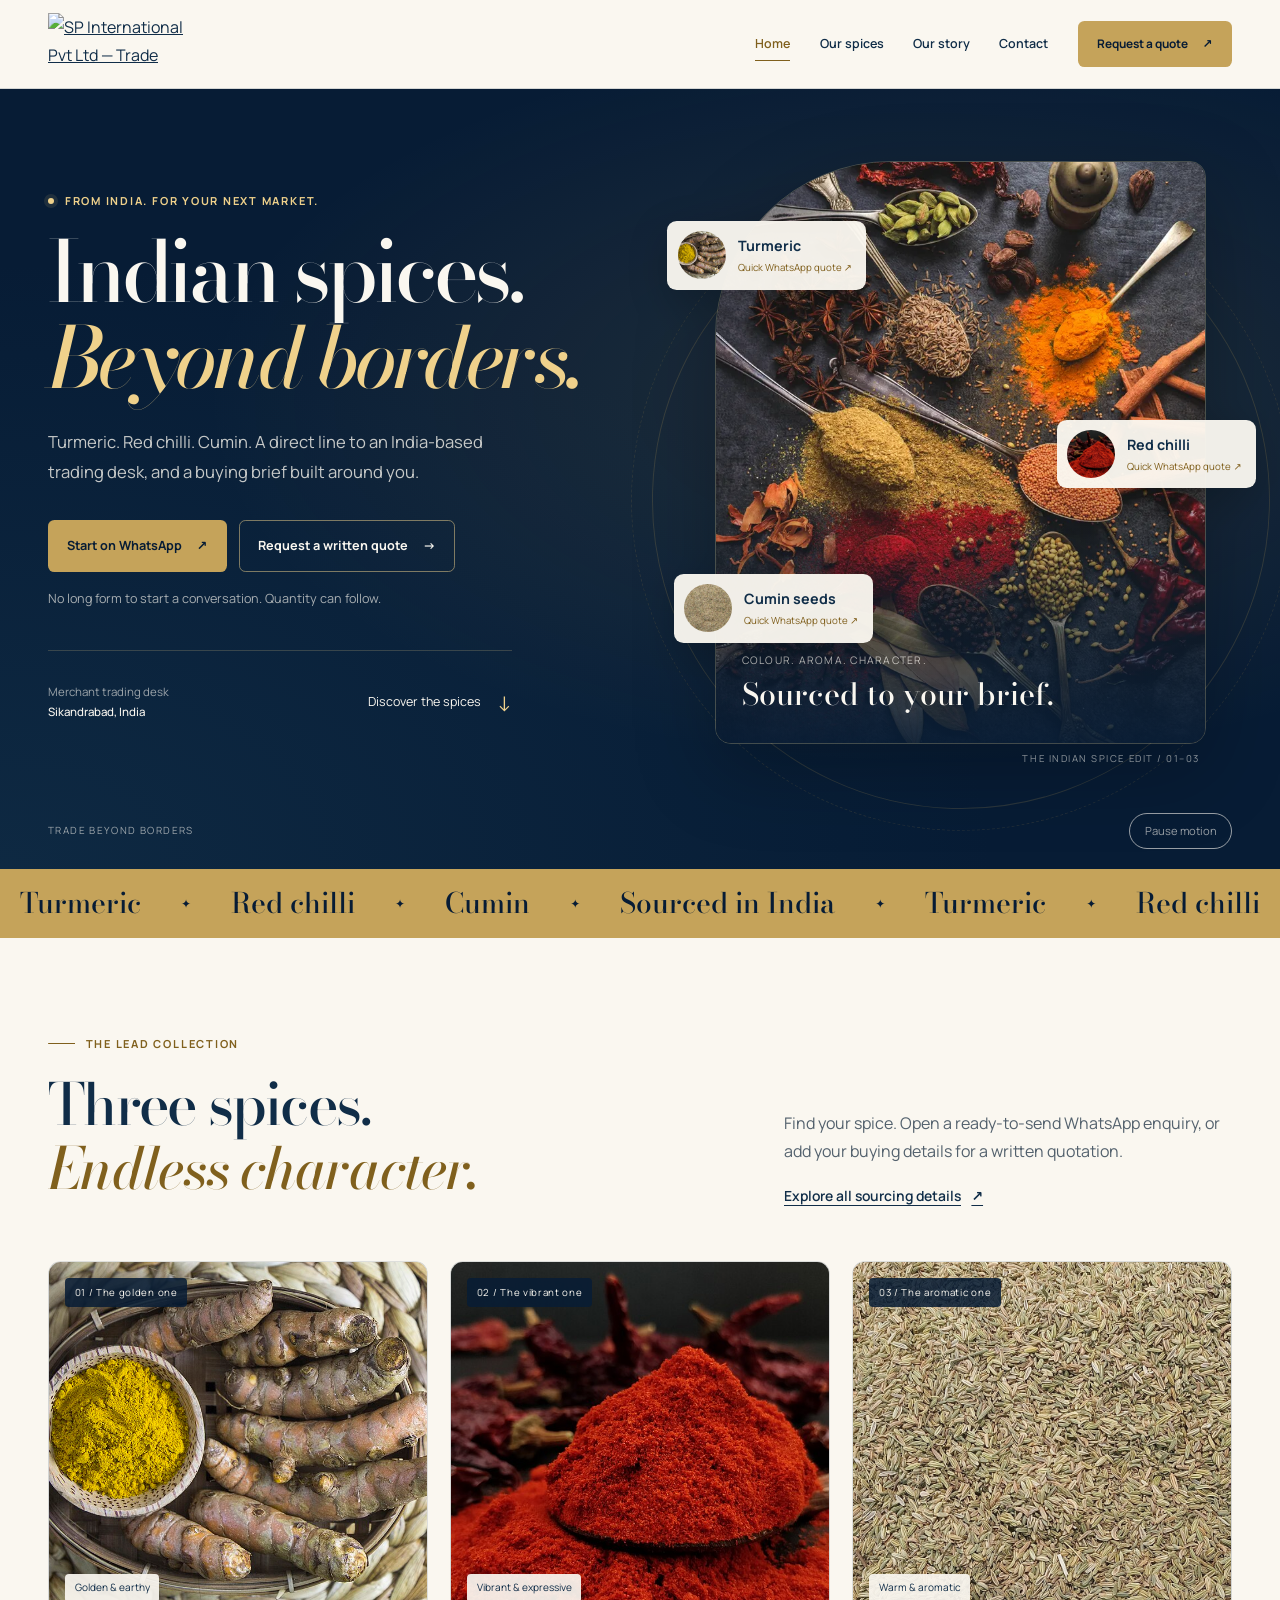
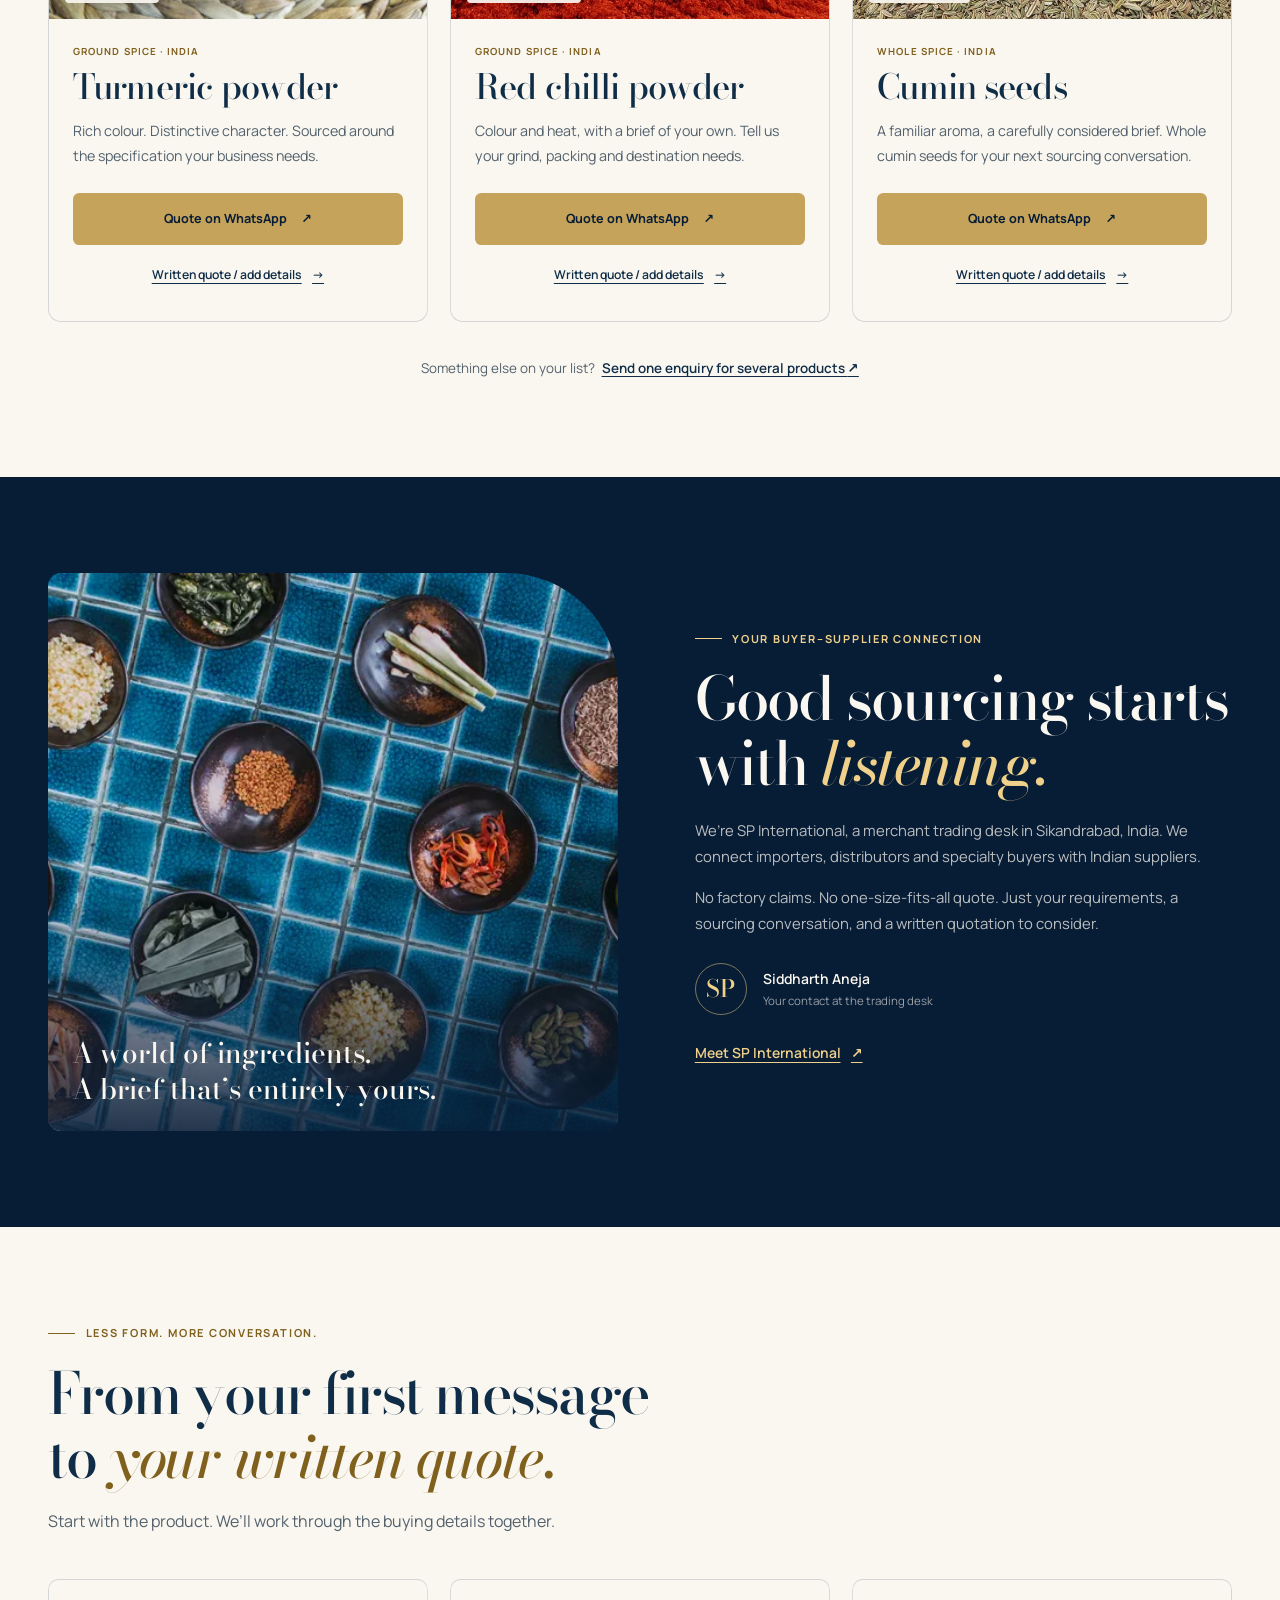
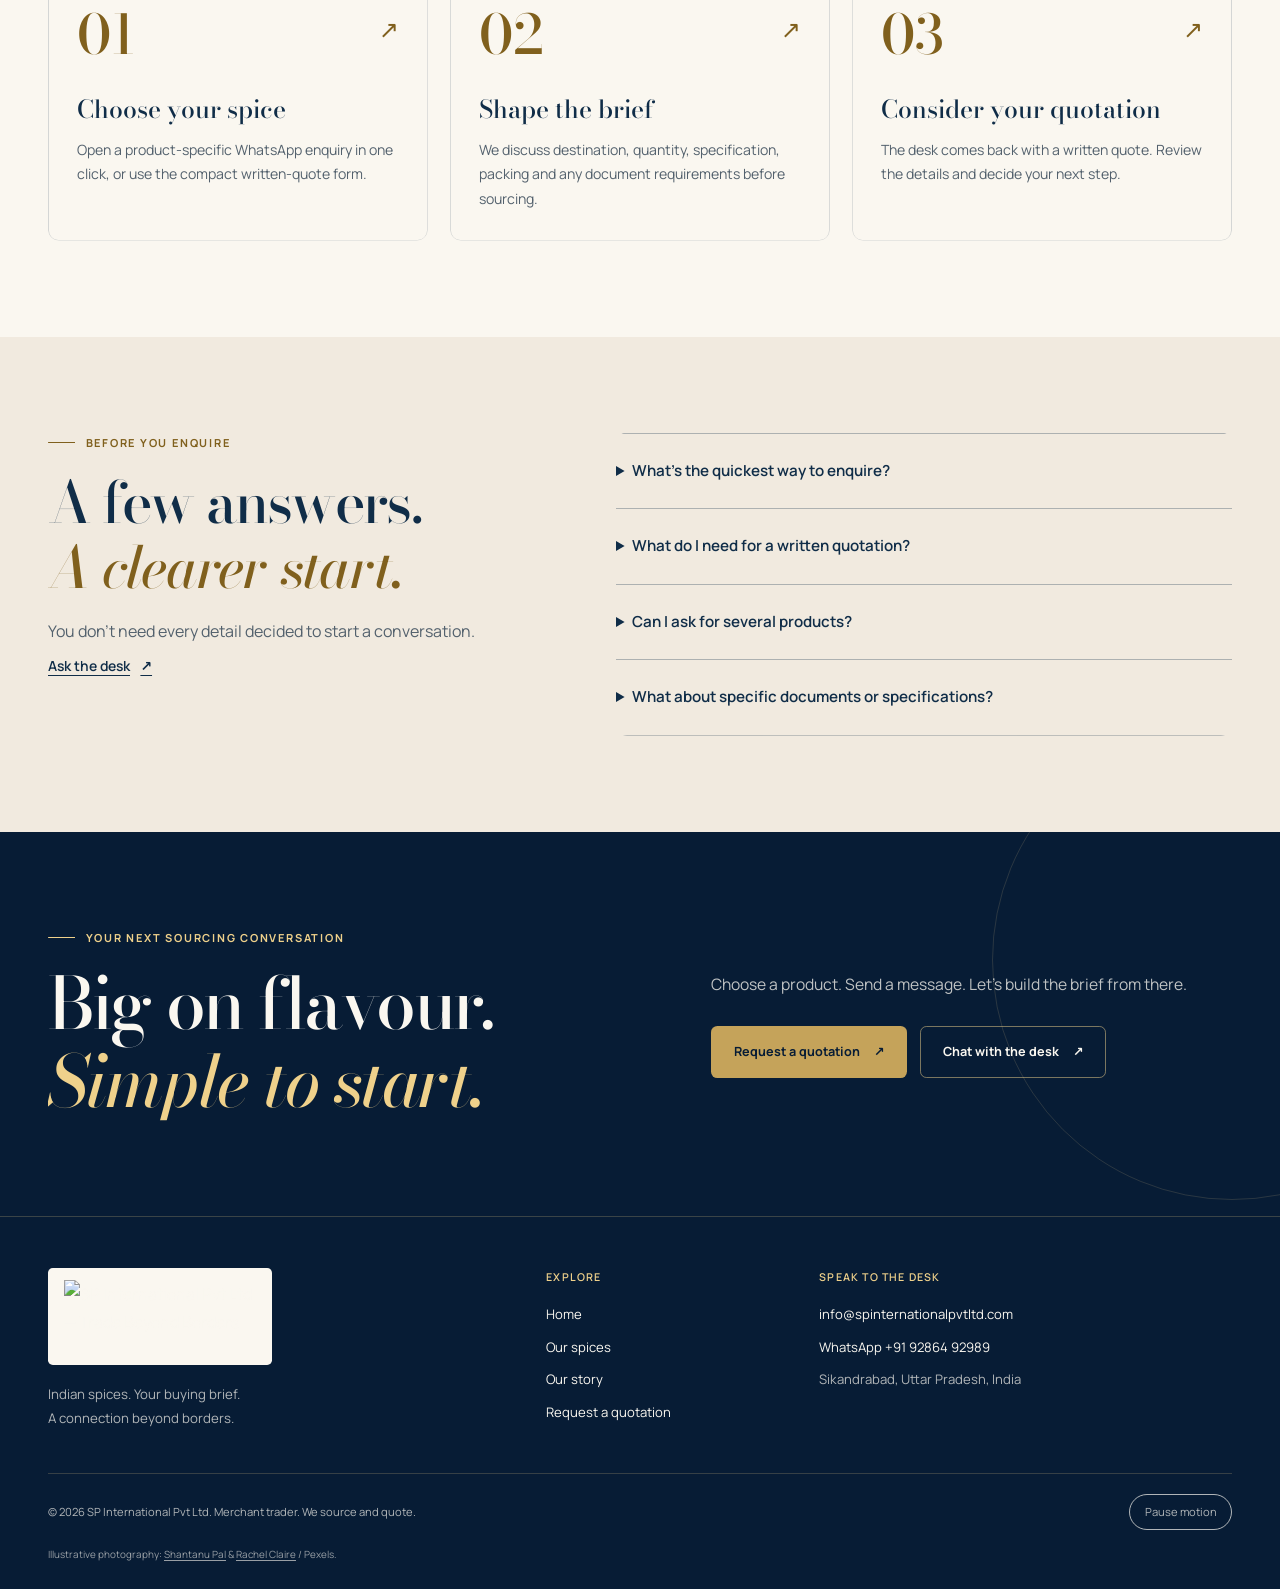
==== index.html @ 8c6f78e1 "site revamp & new CTA flows" ====
<!DOCTYPE html>
<html lang="en">
<head>
  <meta charset="utf-8">
  <meta name="viewport" content="width=device-width, initial-scale=1">
  <title>Indian Spice Supplier | Turmeric, Chilli &amp; Cumin Quotes — SP International</title>
  <meta name="description" content="Source turmeric powder, red chilli powder and cumin seeds from India. Start a product-specific WhatsApp enquiry or request a quotation from SP International.">
  <meta name="theme-color" content="#042654">
  <link rel="icon" href="assets/favicon.png" type="image/png">
  <link rel="apple-touch-icon" href="assets/favicon-192.png">
  <link rel="canonical" href="https://spinternationalpvtltd.com/">
  <meta property="og:title" content="Indian spices. Beyond borders. — SP International">
  <meta property="og:description" content="Turmeric, red chilli and cumin. An India-based trading desk, a buying brief built around you, and a simpler way to request your quotation.">
  <meta property="og:image" content="https://spinternationalpvtltd.com/assets/sp-whatsapp-profile-square.png">
  <meta property="og:url" content="https://spinternationalpvtltd.com/">
  <meta property="og:type" content="website">
  <link rel="preconnect" href="https://fonts.googleapis.com">
  <link rel="preconnect" href="https://fonts.gstatic.com" crossorigin>
  <link href="https://fonts.googleapis.com/css2?family=Bodoni+Moda:opsz,wght@6..96,500;6..96,600&family=Manrope:wght@400;500;600;700&display=swap" rel="stylesheet">
  <link rel="manifest" href="site.webmanifest">
  <link rel="stylesheet" href="css/styles.css">
  <script type="application/ld+json">
  {
    "@context": "https://schema.org",
    "@type": "Organization",
    "@id": "https://spinternationalpvtltd.com/#organization",
    "logo": "https://spinternationalpvtltd.com/assets/logo-lockup.png",
    "name": "SP International Pvt Ltd",
    "slogan": "Trade Beyond Borders",
    "description": "An India-based merchant trading desk sourcing turmeric powder, red chilli powder and cumin seeds to buyers' requirements. Quotes on request.",
    "knowsAbout": ["Turmeric powder", "Red chilli powder", "Cumin seeds", "Brass and art-metal décor"],
    "email": "info@spinternationalpvtltd.com",
    "telephone": "+919286492989",
    "url": "https://spinternationalpvtltd.com/",
    "address": {
      "@type": "PostalAddress",
      "addressLocality": "Sikandrabad",
      "addressRegion": "Uttar Pradesh",
      "addressCountry": "IN"
    },
    "contactPoint": {
      "@type": "ContactPoint",
      "contactType": "sales",
      "telephone": "+919286492989",
      "email": "info@spinternationalpvtltd.com",
      "url": "https://spinternationalpvtltd.com/contact.html"
    }
  }
  </script>
</head>
<body class="home-page">
  <a class="skip" href="#main">Skip to content</a>
  <header class="site-header">
    <div class="wrap header-inner">
      <a class="brand" href="index.html">
        <img class="brand-lockup" src="assets/logo-lockup.png" alt="SP International Pvt Ltd — Trade Beyond Borders" width="1048" height="407">
      </a>
      <button class="nav-toggle" type="button" aria-expanded="false" aria-controls="site-nav">
        <span class="sr-only">Menu</span><span></span><span></span>
      </button>
      <nav id="site-nav" class="site-nav" aria-label="Primary">
        <a href="index.html" aria-current="page">Home</a>
        <a href="products.html">Our spices</a>
        <a href="about.html">Our story</a>
        <a href="contact.html">Contact</a>
        <a class="btn btn-gold" href="contact.html#quote-form">Request a quote <span aria-hidden="true">↗</span></a>
      </nav>
    </div>
    <div class="scroll-progress" aria-hidden="true"></div>
  </header>

  <main id="main">
    <section class="home-hero" aria-labelledby="hero-title">
      <div class="hero-glow" aria-hidden="true"></div>
      <div class="wrap hero-layout">
        <div class="hero-copy">
          <p class="kicker light"><span class="status-dot" aria-hidden="true"></span> From India. For your next market.</p>
          <h1 id="hero-title" class="display hero-title">Indian spices.<br><em>Beyond borders.</em></h1>
          <p class="lede">Turmeric. Red chilli. Cumin. A direct line to an India-based trading desk, and a buying brief built around you.</p>
          <div class="btn-row">
            <a class="btn btn-gold" href="https://wa.me/919286492989?text=Hello%20SP%20International%2C%20I%20would%20like%20a%20spice%20quotation." rel="noopener">Start on WhatsApp <span aria-hidden="true">↗</span></a>
            <a class="btn btn-ghost" href="contact.html#quote-form">Request a written quote <span aria-hidden="true">→</span></a>
          </div>
          <p class="hero-note">No long form to start a conversation. Quantity can follow.</p>
          <div class="hero-footnote">
            <span>Merchant trading desk<br><strong>Sikandrabad, India</strong></span>
            <a class="discover-link" href="#products">Discover the spices <span aria-hidden="true">↓</span></a>
          </div>
        </div>
        <div class="hero-scene">
          <div class="hero-orbit" aria-hidden="true"></div>
          <div class="hero-photo-frame" data-parallax="0.035">
            <picture>
              <source type="image/webp" srcset="assets/media/spice-hero-small.webp 720w, assets/media/spice-hero.webp 1200w" sizes="(min-width: 960px) 44vw, 85vw">
              <img class="hero-photo" src="assets/media/spice-hero.jpg" srcset="assets/media/spice-hero-small.jpg 720w, assets/media/spice-hero.jpg 1200w" sizes="(min-width: 960px) 44vw, 85vw" alt="Turmeric, chilli powder, cumin and whole spices arranged on a dark surface" width="1200" height="1594" fetchpriority="high">
            </picture>
            <div class="hero-photo-caption"><span>Colour. Aroma. Character.</span><strong>Sourced to your brief.</strong></div>
          </div>
          <a class="floating-spice floating-turmeric" href="https://wa.me/919286492989?text=Hello%20SP%20International%2C%20I%20would%20like%20a%20quotation%20for%20turmeric%20powder.%20Please%20let%20me%20know%20which%20buying%20details%20you%20need." rel="noopener">
            <img src="assets/turmeric-powder.jpg" alt="" width="960" height="640">
            <span><strong>Turmeric</strong><small>Quick WhatsApp quote <span aria-hidden="true">↗</span></small></span>
          </a>
          <a class="floating-spice floating-chilli" href="https://wa.me/919286492989?text=Hello%20SP%20International%2C%20I%20would%20like%20a%20quotation%20for%20red%20chilli%20powder.%20Please%20let%20me%20know%20which%20buying%20details%20you%20need." rel="noopener">
            <img src="assets/red-chilli-powder.jpg" alt="" width="960" height="540">
            <span><strong>Red chilli</strong><small>Quick WhatsApp quote <span aria-hidden="true">↗</span></small></span>
          </a>
          <a class="floating-spice floating-cumin" href="https://wa.me/919286492989?text=Hello%20SP%20International%2C%20I%20would%20like%20a%20quotation%20for%20cumin%20seeds.%20Please%20let%20me%20know%20which%20buying%20details%20you%20need." rel="noopener">
            <img src="assets/cumin-seeds.jpg" alt="" width="960" height="960">
            <span><strong>Cumin seeds</strong><small>Quick WhatsApp quote <span aria-hidden="true">↗</span></small></span>
          </a>
          <span class="scene-label" aria-hidden="true">The Indian spice edit / 01–03</span>
        </div>
      </div>
      <div class="wrap hero-controls"><span>Trade Beyond Borders</span><button class="motion-toggle" type="button" data-motion-toggle aria-pressed="false" hidden>Pause motion</button></div>
    </section>

    <div class="spice-marquee" aria-hidden="true">
      <div class="marquee-track">
        <div class="marquee-group"><span>Turmeric</span><i>✦</i><span>Red chilli</span><i>✦</i><span>Cumin</span><i>✦</i><span>Sourced in India</span><i>✦</i></div>
        <div class="marquee-group"><span>Turmeric</span><i>✦</i><span>Red chilli</span><i>✦</i><span>Cumin</span><i>✦</i><span>Sourced in India</span><i>✦</i></div>
      </div>
    </div>

    <section class="section spice-showcase" id="products">
      <div class="wrap">
        <div class="section-head split-head" data-reveal>
          <div><p class="kicker">The lead collection</p><h2>Three spices.<br><em>Endless character.</em></h2></div>
          <div><p>Find your spice. Open a ready-to-send WhatsApp enquiry, or add your buying details for a written quotation.</p><a class="text-link" href="products.html">Explore all sourcing details <span aria-hidden="true">↗</span></a></div>
        </div>
        <div class="card-grid cols-3">
          <article class="product-card turmeric-card" data-reveal>
            <div class="visual"><span class="index">01 / The golden one</span><img src="assets/turmeric-powder.jpg" alt="Turmeric powder with fresh turmeric roots" width="960" height="640" loading="lazy"><span class="spice-character">Golden &amp; earthy</span></div>
            <div class="body">
              <p class="product-eyebrow">Ground spice · India</p><h3>Turmeric powder</h3>
              <p>Rich colour. Distinctive character. Sourced around the specification your business needs.</p>
              <a class="btn btn-gold" href="https://wa.me/919286492989?text=Hello%20SP%20International%2C%20I%20would%20like%20a%20quotation%20for%20turmeric%20powder.%20Please%20let%20me%20know%20which%20buying%20details%20you%20need." rel="noopener" aria-label="Request a turmeric powder quotation on WhatsApp">Quote on WhatsApp <span aria-hidden="true">↗</span></a>
              <a class="text-link" href="contact.html?product=Turmeric#quote-form">Written quote / add details <span aria-hidden="true">→</span></a>
            </div>
          </article>
          <article class="product-card chilli-card" data-reveal>
            <div class="visual"><span class="index">02 / The vibrant one</span><img src="assets/red-chilli-powder.jpg" alt="Red chilli powder with dried red chillies" width="960" height="540" loading="lazy"><span class="spice-character">Vibrant &amp; expressive</span></div>
            <div class="body">
              <p class="product-eyebrow">Ground spice · India</p><h3>Red chilli powder</h3>
              <p>Colour and heat, with a brief of your own. Tell us your grind, packing and destination needs.</p>
              <a class="btn btn-gold" href="https://wa.me/919286492989?text=Hello%20SP%20International%2C%20I%20would%20like%20a%20quotation%20for%20red%20chilli%20powder.%20Please%20let%20me%20know%20which%20buying%20details%20you%20need." rel="noopener" aria-label="Request a red chilli powder quotation on WhatsApp">Quote on WhatsApp <span aria-hidden="true">↗</span></a>
              <a class="text-link" href="contact.html?product=Red%20chilli%20powder#quote-form">Written quote / add details <span aria-hidden="true">→</span></a>
            </div>
          </article>
          <article class="product-card cumin-card" data-reveal>
            <div class="visual"><span class="index">03 / The aromatic one</span><img src="assets/cumin-seeds.jpg" alt="Close view of whole cumin seeds" width="960" height="960" loading="lazy"><span class="spice-character">Warm &amp; aromatic</span></div>
            <div class="body">
              <p class="product-eyebrow">Whole spice · India</p><h3>Cumin seeds</h3>
              <p>A familiar aroma, a carefully considered brief. Whole cumin seeds for your next sourcing conversation.</p>
              <a class="btn btn-gold" href="https://wa.me/919286492989?text=Hello%20SP%20International%2C%20I%20would%20like%20a%20quotation%20for%20cumin%20seeds.%20Please%20let%20me%20know%20which%20buying%20details%20you%20need." rel="noopener" aria-label="Request a cumin seeds quotation on WhatsApp">Quote on WhatsApp <span aria-hidden="true">↗</span></a>
              <a class="text-link" href="contact.html?product=Cumin#quote-form">Written quote / add details <span aria-hidden="true">→</span></a>
            </div>
          </article>
        </div>
        <p class="collection-note" data-reveal>Something else on your list? <a href="contact.html?product=More%20than%20one%20%2F%20mixed%20enquiry#quote-form">Send one enquiry for several products <span aria-hidden="true">↗</span></a></p>
      </div>
    </section>

    <section class="section section-navy story-section">
      <div class="wrap story-grid">
        <div class="story-image" data-reveal>
          <picture><source type="image/webp" srcset="assets/media/spice-collection-small.webp 720w, assets/media/spice-collection.webp 1400w" sizes="(min-width: 840px) 48vw, 90vw"><img src="assets/media/spice-collection.jpg" srcset="assets/media/spice-collection-small.jpg 720w, assets/media/spice-collection.jpg 1400w" sizes="(min-width: 840px) 48vw, 90vw" alt="Whole spices and aromatic ingredients in bowls on blue tiles" width="1400" height="933" loading="lazy"></picture>
          <span class="image-note">A world of ingredients.<br>A brief that’s entirely yours.</span>
        </div>
        <div class="story-copy" data-reveal>
          <p class="kicker light">Your buyer–supplier connection</p>
          <h2 class="display">Good sourcing starts with <em>listening.</em></h2>
          <p>We’re SP International, a merchant trading desk in Sikandrabad, India. We connect importers, distributors and specialty buyers with Indian suppliers.</p>
          <p>No factory claims. No one-size-fits-all quote. Just your requirements, a sourcing conversation, and a written quotation to consider.</p>
          <div class="desk-signature"><span class="signature-mark" aria-hidden="true">SP</span><span><strong>Siddharth Aneja</strong><small>Your contact at the trading desk</small></span></div>
          <a class="text-link" href="about.html">Meet SP International <span aria-hidden="true">↗</span></a>
        </div>
      </div>
    </section>

    <section class="section process-section">
      <div class="wrap">
        <div class="section-head" data-reveal><p class="kicker">Less form. More conversation.</p><h2>From your first message<br>to <em>your written quote.</em></h2><p>Start with the product. We’ll work through the buying details together.</p></div>
        <div class="steps">
          <article class="step" data-reveal><span class="num">01</span><h3>Choose your spice</h3><p>Open a product-specific WhatsApp enquiry in one click, or use the compact written-quote form.</p><span class="step-arrow" aria-hidden="true">↗</span></article>
          <article class="step" data-reveal><span class="num">02</span><h3>Shape the brief</h3><p>We discuss destination, quantity, specification, packing and any document requirements before sourcing.</p><span class="step-arrow" aria-hidden="true">↗</span></article>
          <article class="step" data-reveal><span class="num">03</span><h3>Consider your quotation</h3><p>The desk comes back with a written quote. Review the details and decide your next step.</p><span class="step-arrow" aria-hidden="true">↗</span></article>
        </div>
      </div>
    </section>

    <section class="section section-cream" aria-labelledby="faq-title">
      <div class="wrap faq-layout">
        <div class="section-head" data-reveal><p class="kicker">Before you enquire</p><h2 id="faq-title">A few answers.<br><em>A clearer start.</em></h2><p>You don’t need every detail decided to start a conversation.</p><a class="text-link" href="contact.html#quote-form">Ask the desk <span aria-hidden="true">↗</span></a></div>
        <div class="faq-list" data-reveal>
          <details><summary>What’s the quickest way to enquire?</summary><p>Choose “Quote on WhatsApp” on your spice card. A message naming the product is ready for you—review it and press Send in WhatsApp. You don’t need to type your contact details on this website first.</p></details>
          <details><summary>What do I need for a written quotation?</summary><p>Start with your product, delivery country and reply email. Quantity, company and specifications are optional in the initial form; the desk will clarify what is needed before preparing a quotation.</p></details>
          <details><summary>Can I ask for several products?</summary><p>Yes. Choose “More than one / mixed enquiry” and add the products to your notes. More spices and <a href="products.html#brass">brass / art-metal décor</a> are available on request.</p></details>
          <details><summary>What about specific documents or specifications?</summary><p>Tell us what your destination requires. We address those requirements during sourcing and quotation; this website does not claim certifications or laboratory results.</p></details>
        </div>
      </div>
    </section>

    <section class="section cta-band section-navy">
      <div class="wrap cta-inner" data-reveal><div><p class="kicker light">Your next sourcing conversation</p><h2 class="display">Big on flavour.<br><em>Simple to start.</em></h2></div><div><p class="lede">Choose a product. Send a message. Let’s build the brief from there.</p><div class="btn-row"><a class="btn btn-gold" href="contact.html#quote-form">Request a quotation <span aria-hidden="true">↗</span></a><a class="btn btn-ghost" href="https://wa.me/919286492989?text=Hello%20SP%20International%2C%20I%20would%20like%20a%20spice%20quotation." rel="noopener">Chat with the desk <span aria-hidden="true">↗</span></a></div></div></div>
    </section>
  </main>

  <footer class="site-footer">
    <div class="wrap footer-grid">
      <div class="footer-brand"><img class="footer-logo" src="assets/logo-lockup.png" alt="SP International Pvt Ltd — Trade Beyond Borders" width="1048" height="407" loading="lazy"><p>Indian spices. Your buying brief.<br>A connection beyond borders.</p></div>
      <div><h2>Explore</h2><ul><li><a href="index.html">Home</a></li><li><a href="products.html">Our spices</a></li><li><a href="about.html">Our story</a></li><li><a href="contact.html#quote-form">Request a quotation</a></li></ul></div>
      <div><h2>Speak to the desk</h2><ul><li><a href="mailto:info@spinternationalpvtltd.com">info@spinternationalpvtltd.com</a></li><li><a href="https://wa.me/919286492989" rel="noopener">WhatsApp +91 92864 92989</a></li><li>Sikandrabad, Uttar Pradesh, India</li></ul></div>
    </div>
    <div class="wrap footer-base"><p>&copy; <span id="year">2026</span> SP International Pvt Ltd. Merchant trader. We source and quote.</p><button class="motion-toggle" type="button" data-motion-toggle aria-pressed="false" hidden>Pause motion</button></div>
    <div class="wrap photo-credits">Illustrative photography: <a href="https://www.pexels.com/photo/assorted-spices-on-brown-wooden-table-2802527/" rel="noopener">Shantanu Pal</a> &amp; <a href="https://www.pexels.com/photo/assorted-spices-on-round-bowls-6126980/" rel="noopener">Rachel Claire</a> / Pexels.</div>
  </footer>
  <nav class="mobile-enquiry" aria-label="Quick enquiry"><a class="btn btn-gold" href="contact.html#quote-form">Written quote <span aria-hidden="true">↗</span></a><a class="btn btn-ghost" href="https://wa.me/919286492989?text=Hello%20SP%20International%2C%20I%20would%20like%20a%20spice%20quotation." rel="noopener">WhatsApp <span aria-hidden="true">↗</span></a></nav>
  <script src="js/motion.js"></script>
  <script src="js/main.js"></script>
</body>
</html>
---- css/styles.css ----
/* SP International — editorial spice showcase. No framework or build step. */
:root {
  --navy: #042654;
  --navy-deep: #071c35;
  --navy-mid: #123655;
  --gold: #c5a35a;
  --gold-bright: #efd18b;
  --gold-deep: #80601d;
  --cream: #f1eadf;
  --ivory: #faf7f0;
  --paper: #e9e0d1;
  --ink: #102d48;
  --muted: #53616d;
  --line: rgba(16, 45, 72, 0.16);
  --line-strong: rgba(16, 45, 72, 0.3);
  --shadow: 0 24px 65px rgba(7, 28, 53, 0.12);
  --header-h: 5.5rem;
  --serif: "Bodoni Moda", "Iowan Old Style", Georgia, serif;
  --sans: "Manrope", "Avenir Next", "Segoe UI", system-ui, sans-serif;
  --wrap: 76rem;
  --gutter: clamp(1.25rem, 4vw, 3rem);
}

*, *::before, *::after { box-sizing: border-box; }
html { scroll-behavior: smooth; -webkit-text-size-adjust: 100%; scroll-padding-top: calc(var(--header-h) + 1rem); }
body { margin: 0; color: var(--ink); background: var(--ivory); font: 400 1rem/1.75 var(--sans); }
[hidden] { display: none !important; }
img { display: block; max-width: 100%; height: auto; }
picture { display: block; }
a { color: inherit; }
button, input, select, textarea { font: inherit; color: inherit; }
button, a, summary, input, select, textarea { -webkit-tap-highlight-color: transparent; }
button { cursor: pointer; }
:focus-visible { outline: 3px solid var(--gold-deep); outline-offset: 5px; }
.section-navy :focus-visible, .home-hero :focus-visible { outline-color: var(--gold-bright); }
::selection { background: var(--gold-bright); color: var(--navy-deep); }
.sr-only { position: absolute; width: 1px; height: 1px; padding: 0; margin: -1px; overflow: hidden; clip: rect(0, 0, 0, 0); white-space: nowrap; border: 0; }
.skip { position: fixed; top: -5rem; left: 1rem; z-index: 200; padding: 0.7rem 1rem; background: var(--gold-bright); color: var(--navy-deep); border-radius: 0.4rem; }
.skip:focus { top: 0.75rem; }
.wrap { width: min(var(--wrap), 100% - var(--gutter) * 2); margin-inline: auto; }

/* Navigation stays usable regardless of animation or network state. */
.site-header { position: sticky; top: 0; z-index: 100; background: rgba(250, 247, 240, 0.96); border-bottom: 1px solid var(--line); backdrop-filter: blur(16px); transition: box-shadow 0.3s; }
.site-header.is-scrolled { box-shadow: 0 4px 24px rgba(7, 28, 53, 0.08); }
.header-inner { min-height: var(--header-h); display: flex; align-items: center; justify-content: space-between; gap: 1.5rem; padding-block: 0.7rem; }
.brand { display: block; flex-shrink: 0; }
.brand-lockup { height: 3.9rem; width: auto; }
.brand-mark { display: none; }
.site-nav { display: flex; align-items: center; gap: clamp(1rem, 2.3vw, 2rem); }
.site-nav > a:not(.btn) { font-size: 0.78rem; font-weight: 600; text-decoration: none; padding-block: 0.6rem; position: relative; }
.site-nav > a:not(.btn)::after { content: ""; position: absolute; bottom: 0.25rem; left: 0; width: 100%; height: 1px; background: var(--gold-deep); transform: scaleX(0); transform-origin: left; transition: transform 0.25s; }
.site-nav > a[aria-current], .site-nav > a:hover { color: var(--gold-deep); }
.site-nav > a[aria-current]::after, .site-nav > a:hover::after { transform: scaleX(1); }
.site-nav .btn { min-height: 2.85rem; padding: 0.65rem 1.15rem; font-size: 0.74rem; }
.nav-toggle { display: none; flex-direction: column; justify-content: center; gap: 0.4rem; width: 2.85rem; height: 2.85rem; border: 1px solid var(--line-strong); border-radius: 50%; background: transparent; padding: 0.85rem 0.65rem; }
.nav-toggle span:not(.sr-only) { height: 1px; width: 100%; background: var(--ink); transition: transform 0.25s; }
.nav-toggle[aria-expanded="true"] span:nth-of-type(2) { transform: translateY(3.7px) rotate(45deg); }
.nav-toggle[aria-expanded="true"] span:nth-of-type(3) { transform: translateY(-3.7px) rotate(-45deg); }
.scroll-progress { position: absolute; bottom: -1px; left: 0; width: 100%; height: 2px; background: var(--gold); transform: scaleX(0); transform-origin: left; }
body.nav-open { overflow: hidden; }

/* Type and actions */
.btn { display: inline-flex; align-items: center; justify-content: center; gap: 0.9rem; min-height: 3.25rem; padding: 0.85rem 1.35rem; border: 1px solid transparent; border-radius: 0.4rem; text-decoration: none; font-size: 0.79rem; font-weight: 700; line-height: 1.4; transition: background 0.25s, color 0.25s, border-color 0.25s, box-shadow 0.25s; }
.btn span[aria-hidden] { transition: transform 0.25s; }
.btn:hover span[aria-hidden] { transform: translate(2px, -2px); }
.btn-gold { background: var(--gold); color: var(--navy-deep); }
.btn-gold:hover { background: var(--gold-bright); box-shadow: 0 5px 18px rgba(197, 163, 90, 0.18); }
.btn-line { border-color: var(--line-strong); background: transparent; color: var(--ink); }
.btn-line:hover { background: var(--cream); border-color: var(--ink); }
.btn-ghost { border-color: rgba(239, 209, 139, 0.5); color: var(--ivory); background: transparent; }
.btn-ghost:hover { border-color: var(--gold-bright); background: rgba(239, 209, 139, 0.08); }
.btn-navy { background: var(--navy-deep); color: var(--ivory); }
.btn-text { background: transparent; text-decoration: underline; text-underline-offset: 0.25em; }
.btn:disabled { cursor: not-allowed; opacity: 0.55; }
.btn-row { display: flex; align-items: center; flex-wrap: wrap; gap: 0.8rem; }
.text-link { display: inline-flex; align-items: center; gap: 0.65rem; min-height: 2.75rem; font-size: 0.87rem; font-weight: 600; text-underline-offset: 0.3em; text-decoration-thickness: 1px; }
.text-link:hover { color: var(--gold-deep); }
.kicker { display: flex; align-items: center; gap: 0.65rem; margin: 0 0 1.1rem; color: var(--gold-deep); font-size: 0.69rem; letter-spacing: 0.16em; font-weight: 700; text-transform: uppercase; line-height: 1.8; }
.kicker::before { content: ""; width: 1.7rem; height: 1px; background: currentColor; flex-shrink: 0; }
.kicker.light { color: var(--gold-bright); }
.display { font-family: var(--serif); font-size: clamp(2.9rem, 5.6vw, 5rem); font-weight: 500; line-height: 1.08; letter-spacing: -0.035em; margin: 0 0 1.3rem; }
em { font-family: var(--serif); font-weight: 500; }
.display em, .section-head h2 em { color: var(--gold-deep); }
.lede { max-width: 39rem; color: var(--muted); margin: 0 0 1.7rem; font-size: 1.04rem; line-height: 1.85; }
.section { padding-block: clamp(3.7rem, 7.5vw, 7rem); }
.section-cream { background: var(--cream); }
.section-paper { background: var(--paper); }
.section-navy { background: var(--navy-deep); color: var(--ivory); }
.section-navy .display em, .section-navy .section-head h2 em { color: var(--gold-bright); }
.section-navy .lede { color: rgba(250, 247, 240, 0.76); }
.section-head { margin-bottom: 2.7rem; max-width: 45rem; }
.section-head h2 { font: 500 clamp(2.5rem, 4.5vw, 4rem)/1.12 var(--serif); letter-spacing: -0.03em; margin: 0 0 1.1rem; }
.section-head p:not(.kicker) { color: var(--muted); margin: 0; }
.split-head { display: grid; grid-template-columns: 1.2fr 1fr; max-width: none; gap: 3rem; align-items: end; }
.split-head > div:last-child { max-width: 28rem; justify-self: end; }
.split-head .text-link { margin-top: 0.6rem; }
.narrow { max-width: 44rem; }
.prose p { margin: 0 0 1.2rem; color: var(--muted); }
.prose p:first-child { font-size: 1.18rem; color: var(--ink); }

/* The spice still life, framed like an editorial cover. */
.home-hero { position: relative; isolation: isolate; overflow: hidden; color: var(--ivory); background: var(--navy-deep); padding: clamp(2.6rem, 5.6vw, 5rem) 0 1.3rem; }
.hero-glow { position: absolute; inset: 0; z-index: -1; background: radial-gradient(ellipse at 72% 40%, rgba(197, 163, 90, 0.14), transparent 55%), radial-gradient(ellipse at 0% 100%, rgba(32, 75, 101, 0.28), transparent 55%); }
.hero-layout { display: grid; grid-template-columns: minmax(0, 1.08fr) minmax(0, 1fr); align-items: center; gap: 3.5rem; }
.hero-copy { padding-block: 1.5rem; position: relative; z-index: 2; min-width: 0; }
.hero-title { font-size: clamp(3.5rem, 6.6vw, 6.15rem); line-height: 1.02; letter-spacing: -0.05em; }
.hero-title em { color: var(--gold-bright); }
.hero-copy .lede { max-width: 29rem; color: rgba(250, 247, 240, 0.78); margin-block: 1.6rem 2rem; }
.hero-copy .btn-row { gap: 0.75rem; }
.hero-copy .btn { padding-inline: 1.15rem; }
.hero-note { font-size: 0.79rem; color: rgba(250, 247, 240, 0.65); margin: 1rem 0 0; }
.status-dot { width: 0.4rem; height: 0.4rem; border-radius: 50%; background: var(--gold-bright); box-shadow: 0 0 0 4px rgba(239, 209, 139, 0.1); flex-shrink: 0; }
.hero-copy .kicker::before { display: none; }
.hero-footnote { display: flex; align-items: center; justify-content: space-between; flex-wrap: wrap; gap: 1.5rem; border-top: 1px solid rgba(239, 209, 139, 0.2); padding-top: 1.3rem; margin-top: 2.5rem; max-width: 29rem; font-size: 0.72rem; color: rgba(250, 247, 240, 0.6); }
.hero-footnote strong { font-weight: 500; color: var(--ivory); }
.discover-link { display: inline-flex; gap: 1rem; align-items: center; padding-block: 0.75rem; color: var(--ivory); text-decoration: none; font-size: 0.78rem; }
.discover-link span { font-size: 1.3rem; color: var(--gold-bright); }
.hero-scene { position: relative; min-width: 0; padding: 0 1.6rem 1.2rem; }
.hero-photo-frame { position: relative; aspect-ratio: 4 / 4.75; border-radius: 11rem 1rem 1rem 1rem; overflow: hidden; border: 1px solid rgba(239, 209, 139, 0.25); box-shadow: 0 25px 80px rgba(0, 0, 0, 0.25); will-change: transform; }
.hero-photo-frame picture, .hero-photo { width: 100%; height: 100%; }
.hero-photo { object-fit: cover; object-position: center 52%; }
.hero-photo-frame::after { content: ""; position: absolute; inset: 55% 0 0; background: linear-gradient(transparent, rgba(7, 28, 53, 0.92)); pointer-events: none; }
.hero-photo-caption { position: absolute; bottom: 1.8rem; left: 1.6rem; right: 1rem; z-index: 1; }
.hero-photo-caption span { display: block; font-size: 0.65rem; letter-spacing: 0.12em; text-transform: uppercase; color: rgba(250, 247, 240, 0.72); }
.hero-photo-caption strong { display: block; font: 500 1.9rem/1.3 var(--serif); margin-top: 0.35rem; }
.hero-orbit { position: absolute; width: 114%; aspect-ratio: 1; left: -7%; top: 5%; border: 1px solid rgba(197, 163, 90, 0.19); border-radius: 50%; transform: rotate(-20deg); }
.hero-orbit::after { content: ""; position: absolute; inset: -1.4rem; border: 1px dashed rgba(197, 163, 90, 0.13); border-radius: 50%; }
.floating-spice { position: absolute; z-index: 3; display: flex; gap: 0.75rem; align-items: center; padding: 0.65rem 0.9rem 0.65rem 0.65rem; border-radius: 0.6rem; background: rgba(250, 247, 240, 0.96); color: var(--ink); box-shadow: 0 12px 40px rgba(0, 0, 0, 0.18); text-decoration: none; transition: box-shadow 0.3s; }
.floating-spice:hover { box-shadow: 0 16px 40px rgba(0, 0, 0, 0.3); }
.floating-spice img { width: 3rem; height: 3rem; border-radius: 50%; object-fit: cover; }
.floating-spice strong { display: block; font-size: 0.89rem; }
.floating-spice small { display: block; font-size: 0.61rem; color: var(--gold-deep); }
.floating-turmeric { top: 10%; left: -1.4rem; }
.floating-chilli { top: 43%; right: -1.5rem; }
.floating-cumin { bottom: 20%; left: -1rem; }
.scene-label { position: absolute; bottom: -0.3rem; right: 2rem; color: rgba(250, 247, 240, 0.55); font-size: 0.6rem; letter-spacing: 0.16em; text-transform: uppercase; }
.hero-controls { margin-top: 2.1rem; padding-top: 1rem; display: flex; align-items: center; justify-content: space-between; gap: 1rem; color: rgba(250, 247, 240, 0.6); font-size: 0.62rem; letter-spacing: 0.14em; text-transform: uppercase; }
.motion-toggle { background: transparent; border: 1px solid currentColor; border-radius: 2rem; padding: 0.5rem 0.9rem; color: inherit; font-size: 0.7rem; line-height: 1.4; letter-spacing: 0; text-transform: none; min-height: 2.25rem; }
.motion-toggle:disabled { cursor: default; opacity: 0.7; }
.spice-marquee { overflow: hidden; background: var(--gold); color: var(--navy-deep); padding-block: 1rem; }
.marquee-track { display: flex; width: max-content; }
.marquee-group { display: flex; align-items: center; gap: 2.5rem; padding-inline: 1.25rem; white-space: nowrap; }
.marquee-group span { font: 500 clamp(1.3rem, 2.2vw, 1.8rem)/1.3 var(--serif); }
.marquee-group i { font-size: 0.75rem; font-style: normal; }

/* Product gallery: both channels always visible, never nested links. */
#products, .product-card[id], #quote-form, #brass { scroll-margin-top: calc(var(--header-h) + 1.5rem); }
.card-grid { display: grid; gap: 1.4rem; grid-template-columns: repeat(3, minmax(0, 1fr)); }
.product-card { position: relative; min-width: 0; border: 1px solid var(--line); border-radius: 0.8rem; overflow: hidden; background: var(--ivory); display: flex; flex-direction: column; transition: box-shadow 0.35s, border-color 0.35s; }
.product-card:hover, .product-card:focus-within { box-shadow: var(--shadow); border-color: rgba(197, 163, 90, 0.6); }
.product-card .visual { position: relative; aspect-ratio: 1.06; overflow: hidden; background: var(--navy-mid); }
.product-card .visual img { height: 100%; width: 100%; object-fit: cover; transition: transform 0.7s cubic-bezier(0.2, 0.65, 0.25, 1); }
.product-card .index { position: absolute; top: 1rem; left: 1rem; z-index: 1; padding: 0.35rem 0.6rem; font-size: 0.61rem; letter-spacing: 0.07em; color: var(--ivory); background: rgba(7, 28, 53, 0.86); border-radius: 0.25rem; }
.spice-character { position: absolute; bottom: 1rem; left: 1rem; padding: 0.35rem 0.6rem; background: rgba(250, 247, 240, 0.93); color: var(--ink); font-size: 0.63rem; border-radius: 0.25rem; }
.product-card .body { padding: 1.5rem; display: flex; flex: 1; flex-direction: column; align-items: flex-start; }
.product-eyebrow { font-size: 0.61rem !important; font-weight: 700; letter-spacing: 0.11em; text-transform: uppercase; color: var(--gold-deep) !important; margin-bottom: 0.5rem !important; }
.product-card h3 { font: 500 clamp(1.8rem, 2.7vw, 2.45rem)/1.12 var(--serif); letter-spacing: -0.025em; margin: 0 0 0.8rem; }
.product-card p { margin: 0 0 1.5rem; font-size: 0.89rem; color: var(--muted); }
.product-card .btn { width: 100%; margin-top: auto; }
.product-card .text-link { align-self: center; font-size: 0.76rem; margin-top: 0.5rem; }
.product-card .more { margin-top: auto; font-size: 0.75rem; }
.collection-note { display: flex; align-items: center; justify-content: center; flex-wrap: wrap; gap: 0.4rem; margin: 2.2rem 0 0; color: var(--muted); font-size: 0.84rem; text-align: center; }
.collection-note a { color: var(--ink); font-weight: 600; text-underline-offset: 0.25em; }
.product-spec { width: 100%; border-top: 1px solid var(--line); padding-block: 0.9rem; margin-bottom: 1rem; font-size: 0.8rem; }
.product-spec summary { font-weight: 600; cursor: pointer; min-height: 2rem; }
.quote-checklist { padding-left: 1.1rem; margin: 0.6rem 0 0; color: var(--muted); font-size: 0.85rem; }
.quote-checklist li + li { margin-top: 0.35rem; }

/* Sourcing story and step-by-step buying guidance */
.story-grid { display: grid; grid-template-columns: 1.06fr 1fr; gap: clamp(2rem, 6vw, 5.5rem); align-items: center; }
.story-image { position: relative; overflow: hidden; border-radius: 0.8rem 7rem 0.8rem 0.8rem; min-width: 0; }
.story-image picture, .story-image img { width: 100%; }
.story-image img { aspect-ratio: 1.02; object-fit: cover; }
.story-image::after { content: ""; position: absolute; inset: 55% 0 0; background: linear-gradient(transparent, rgba(7, 28, 53, 0.85)); pointer-events: none; }
.image-note { position: absolute; bottom: 1.5rem; left: 1.5rem; z-index: 1; font: 500 1.75rem/1.3 var(--serif); color: var(--ivory); }
.story-copy p:not(.kicker) { color: rgba(250, 247, 240, 0.74); font-size: 0.93rem; }
.story-copy .display { font-size: clamp(2.8rem, 4.7vw, 4.3rem); }
.story-copy .text-link { color: var(--gold-bright); margin-top: 1rem; }
.desk-signature { display: flex; gap: 1rem; align-items: center; margin-top: 1.7rem; }
.signature-mark { display: grid; place-items: center; width: 3.25rem; height: 3.25rem; border: 1px solid rgba(239, 209, 139, 0.5); border-radius: 50%; font: 500 1.5rem/1 var(--serif); color: var(--gold-bright); }
.desk-signature strong, .desk-signature small { display: block; }
.desk-signature strong { font-weight: 600; font-size: 0.87rem; }
.desk-signature small { color: rgba(250, 247, 240, 0.6); font-size: 0.72rem; }
.two-col { display: grid; grid-template-columns: 1.1fr 1fr; align-items: start; gap: 4rem; }
.stat-list { list-style: none; padding: 0; margin: 0; }
.stat-list li { display: grid; gap: 0.3rem; padding: 1.2rem 0; border-top: 1px solid var(--line); }
.stat-list strong { font: 500 1.55rem/1.25 var(--serif); }
.stat-list span { font-size: 0.9rem; color: var(--muted); }
.steps { display: grid; grid-template-columns: repeat(3, minmax(0, 1fr)); gap: 1.4rem; }
.step { position: relative; padding: 1.75rem; border: 1px solid var(--line); border-radius: 0.65rem; background: var(--ivory); }
.step .num { display: block; font: 500 3.4rem/1 var(--serif); color: var(--gold-deep); margin-bottom: 2rem; }
.step h3 { font: 500 1.55rem/1.25 var(--serif); margin: 0 0 0.8rem; }
.step p { font-size: 0.88rem; color: var(--muted); margin: 0; }
.step-arrow { position: absolute; top: 1.75rem; right: 1.75rem; font-size: 1.5rem; color: var(--gold-deep); }
.faq-layout { display: grid; grid-template-columns: 0.9fr 1.1fr; gap: 4rem; align-items: start; }
.faq-list details { border-bottom: 1px solid var(--line-strong); padding-block: 1.2rem; }
.faq-list details:first-child { border-top: 1px solid var(--line-strong); }
.faq-list summary { cursor: pointer; font-weight: 600; font-size: 0.95rem; padding-block: 0.3rem; }
.faq-list p { margin: 0.85rem 0 0; color: var(--muted); font-size: 0.88rem; }
.faq-list a { text-underline-offset: 0.2em; }
.cta-band { position: relative; overflow: hidden; border-bottom: 1px solid rgba(239, 209, 139, 0.22); }
.cta-band::before { content: ""; position: absolute; width: 30rem; height: 30rem; border-radius: 50%; border: 1px solid rgba(239, 209, 139, 0.15); right: -12rem; top: -7rem; pointer-events: none; }
.cta-inner { display: grid; grid-template-columns: 1.15fr 1fr; align-items: center; gap: 4rem; }
.cta-band .display { margin-bottom: 0; }
.cta-band .lede { font-size: 0.98rem; }
.tag-list { display: flex; flex-wrap: wrap; list-style: none; padding: 0; gap: 0.75rem; margin: 1.5rem 0; }
.tag-list li { padding: 0.6rem 1rem; border: 1px solid var(--line-strong); border-radius: 2rem; font-size: 0.83rem; background: var(--ivory); }
.legal-note { border-top: 1px solid var(--line); padding-top: 1.2rem; margin: 2rem 0 0; font-size: 0.83rem; color: var(--muted); }

/* Interior pages share the same visual language. */
.page-hero { position: relative; isolation: isolate; overflow: hidden; background: var(--navy-deep); color: var(--ivory); padding-block: clamp(3.2rem, 6vw, 6rem); }
.page-hero .display { max-width: 16ch; }
.page-hero .display em { color: var(--gold-bright); }
.page-hero .lede { color: rgba(250, 247, 240, 0.78); max-width: 34rem; }
.page-hero .orbit { position: absolute; inset: 0; width: 100%; height: 100%; object-fit: cover; opacity: 0.2; z-index: -1; }
.page-hero-photo { position: absolute; right: 0; top: 0; width: 57%; height: 100%; object-fit: cover; z-index: -2; opacity: 0.85; }
.photo-hero::after { content: ""; position: absolute; inset: 0; background: linear-gradient(90deg, var(--navy-deep) 25%, rgba(7, 28, 53, 0.86) 52%, rgba(7, 28, 53, 0.12)); z-index: -1; }
.hero-annotation { margin-top: 2rem; color: rgba(250, 247, 240, 0.55); font-size: 0.67rem; letter-spacing: 0.1em; text-transform: uppercase; }
.about-intro { max-width: 34rem; }
.about-photo { overflow: hidden; border-radius: 6rem 0.8rem 0.8rem 0.8rem; }
.about-photo img { width: 100%; aspect-ratio: 1.1; object-fit: cover; }
.about-caption { color: var(--muted); font-size: 0.75rem; margin-top: 0.75rem; }

/* Quote form: critical controls are never hidden by scroll-reveal effects. */
.quote-page .page-hero { padding-block: 2.5rem; }
.quote-page .page-hero .display { max-width: none; font-size: clamp(2.6rem, 5vw, 4.2rem); }
.quote-page .page-hero .lede { margin-bottom: 0.7rem; max-width: 46rem; font-size: 0.96rem; }
.contact-grid { display: grid; grid-template-columns: minmax(0, 1.4fr) minmax(0, 0.9fr); gap: 2.5rem; align-items: start; }
.contact-grid aside { min-width: 0; }
.quote-form { border: 1px solid var(--line); background: #fffcf6; border-radius: 0.8rem; padding: clamp(1.3rem, 3vw, 2.2rem); min-width: 0; box-shadow: 0 12px 40px rgba(7, 28, 53, 0.035); }
.quote-form h2 { font: 500 2.2rem/1.2 var(--serif); margin: 0 0 0.7rem; letter-spacing: -0.025em; }
.form-note { margin: 0 0 1.5rem; color: var(--muted); font-size: 0.85rem; }
.fields { display: grid; gap: 1rem; }
.fields > div { min-width: 0; }
.fields.pair { grid-template-columns: repeat(2, minmax(0, 1fr)); }
.quote-form > .fields + .fields, .reply-fields, .quote-details { margin-top: 1.1rem; }
label { display: block; font-size: 0.8rem; font-weight: 600; }
label .opt, summary .opt { font-size: 0.74rem; font-weight: 400; color: var(--muted); }
input:not([type="radio"]):not([type="checkbox"]):not([type="hidden"]), select, textarea { display: block; width: 100%; border: 1px solid var(--line-strong); background: var(--ivory); border-radius: 0.35rem; padding: 0.8rem 0.9rem; margin-top: 0.4rem; min-height: 3.25rem; font-size: 1rem; line-height: 1.4; }
select { padding-right: 2rem; }
textarea { resize: vertical; min-height: 6.5rem; }
input:focus, select:focus, textarea:focus { border-color: var(--gold-deep); }
input[aria-invalid="true"], select[aria-invalid="true"] { border-color: #a13929; background: #fff7f3; }
.field-hint { font-size: 0.75rem; line-height: 1.65; color: var(--muted); margin: 0.4rem 0 0; }
.reply-fields { border: 0; padding: 0; min-width: 0; }
.reply-fields legend { font-size: 0.9rem; font-weight: 600; padding: 0; }
.reply-fields .field-hint { margin-bottom: 0.8rem; }
.quote-details { border-block: 1px solid var(--line); padding-block: 1.1rem; }
.quote-details h3 { margin: 0 0 1rem; font: 500 1.3rem/1.3 var(--serif); }
.quote-details h3 .opt { font-family: var(--sans); font-size: 0.74rem; font-weight: 400; color: var(--muted); }
.quote-details .fields + .fields, .quote-details .fields + .quantity-row, .quote-details .quantity-row + .fields { margin-top: 1rem; }
.quantity-row { display: grid; grid-template-columns: minmax(0, 1fr) auto; column-gap: 1rem; align-items: end; }
.quantity-row > label { grid-column: 1; }
.quantity-row > input { grid-column: 1; grid-row: 2; }
.quantity-unit { grid-column: 2; grid-row: 1 / span 2; margin: 0; padding: 0; border: 0; min-width: 0; }
.quantity-unit legend { font-size: 0.8rem; font-weight: 600; margin-bottom: 0.3rem; }
.unit-options { display: flex; gap: 0.8rem; min-height: 3.25rem; align-items: center; }
.unit-option { display: inline-flex; align-items: center; gap: 0.35rem; min-height: 2.75rem; font-size: 0.85rem; cursor: pointer; }
.unit-option input { width: 1rem; height: 1rem; accent-color: var(--navy); margin: 0; }
.quantity-unit[aria-invalid="true"] { color: #a13929; }
.quote-quick-action { display: grid; grid-template-columns: auto minmax(0, 1fr); align-items: center; gap: 0.9rem; margin-top: 1.25rem; padding: 0.85rem; border: 1px solid rgba(197, 163, 90, 0.42); border-radius: 0.55rem; background: rgba(197, 163, 90, 0.08); }
.quote-quick-action .btn { min-height: 2.85rem; white-space: nowrap; }
.quote-quick-action .field-hint { margin: 0; }
.quote-route-title { margin: 1.4rem 0 0.7rem; font-family: var(--serif); font-size: 1.25rem; }
.form-actions { display: flex; flex-wrap: wrap; gap: 0.65rem; margin-top: 1.35rem; }
.form-actions .btn:not(.btn-text) { flex: 1 1 12rem; }
.form-actions .btn-text { flex: 1 1 100%; min-height: 2.5rem; font-size: 0.74rem; }
.form-status { font-size: 0.85rem; margin: 0.7rem 0 0; min-height: 1.5em; }
.form-status.error { color: #a13929; }
.form-status.ok { color: #205c48; }
.form-status.pending { color: var(--muted); }
.req-note { color: var(--muted); font-size: 0.74rem; margin: 0.9rem 0 0; }
.draft-preview { border-top: 1px solid var(--line); padding-top: 1.2rem; margin-top: 1rem; }
.draft-preview h3 { font: 500 1.5rem/1.3 var(--serif); margin: 0 0 0.5rem; }
.draft-preview .field-hint { margin-bottom: 1rem; }
.draft-preview textarea { font-size: 0.83rem; min-height: 12rem; }
.draft-preview .btn-row { margin-top: 0.7rem; }
.draft-preview .text-link { font-size: 0.76rem; }
.contact-card { padding: 1.35rem; border: 1px solid var(--line); border-radius: 0.6rem; margin-bottom: 0.8rem; background: var(--ivory); }
.contact-card h3 { font-size: 0.63rem; letter-spacing: 0.1em; text-transform: uppercase; color: var(--gold-deep); margin: 0 0 0.5rem; }
.contact-card a, .contact-card p { font-size: 1rem; margin: 0; overflow-wrap: anywhere; text-decoration: none; }
.contact-card a:hover { text-decoration: underline; }
.contact-grid .step { margin-bottom: 1rem; }
.contact-grid .step h2 { font: 500 1.8rem/1.3 var(--serif); margin: 0 0 0.8rem; }
.quote-intro { font-size: 0.86rem; color: var(--muted); margin: 0; padding-left: 1.15rem; }
.quote-intro li + li { margin-top: 0.65rem; }

/* Footer and mobile enquiry strip */
.site-footer { background: var(--navy-deep); color: rgba(250, 247, 240, 0.7); padding: 3.2rem 0 1.6rem; }
.footer-grid { display: grid; grid-template-columns: 1.2fr 0.6fr 1.1fr; gap: 3rem; padding-bottom: 2.5rem; }
.footer-logo { width: 14rem; background: var(--ivory); border-radius: 0.3rem; padding: 0.7rem 1rem; }
.footer-brand p { font-size: 0.83rem; line-height: 1.8; margin: 1.1rem 0 0; }
.footer-motto { font-size: 0.8rem; color: var(--gold-bright); }
.site-footer h2 { font-size: 0.67rem; letter-spacing: 0.11em; text-transform: uppercase; font-weight: 600; color: var(--gold-bright); margin: 0 0 1rem; }
.site-footer ul { margin: 0; padding: 0; list-style: none; }
.site-footer li { margin-bottom: 0.6rem; font-size: 0.82rem; }
.site-footer a { color: var(--ivory); text-decoration: none; overflow-wrap: anywhere; }
.site-footer a:hover { color: var(--gold-bright); text-decoration: underline; text-underline-offset: 0.3em; }
.footer-base { border-top: 1px solid rgba(239, 209, 139, 0.2); padding-top: 1.2rem; display: flex; align-items: center; justify-content: space-between; flex-wrap: wrap; gap: 1rem; font-size: 0.7rem; }
.footer-base p { margin: 0; }
.photo-credits { font-size: 0.62rem; color: rgba(250, 247, 240, 0.6); margin-top: 1rem; }
.photo-credits a { color: inherit; text-decoration: underline; text-underline-offset: 0.2em; }
.mobile-enquiry { display: none; }

/* Motion is progressive enhancement. Without JS every section is visible. */
[data-reveal] { --reveal-delay: 0ms; }
.reveal-ready { opacity: 0; transform: perspective(1000px) translate3d(0, 3rem, 0) scale(0.965) rotateX(3deg); transform-origin: 50% 100%; filter: blur(7px); clip-path: inset(0 0 12% 0 round 0.7rem); transition: opacity 0.85s cubic-bezier(0.2, 0.7, 0.2, 1) var(--reveal-delay), transform 0.95s cubic-bezier(0.16, 1, 0.3, 1) var(--reveal-delay), filter 0.8s ease var(--reveal-delay), clip-path 1s cubic-bezier(0.16, 1, 0.3, 1) var(--reveal-delay); will-change: opacity, transform, filter; }
.product-card.reveal-ready { transform: perspective(1100px) translate3d(0, 3.5rem, 0) rotateX(7deg) scale(0.97); }
.story-image.reveal-ready { clip-path: inset(8% 10% 8% 10% round 2rem); }
.reveal-ready.is-revealed, .reveal-ready:focus-within { opacity: 1; transform: none; filter: none; clip-path: inset(0 0 0 0 round 0.7rem); will-change: auto; }
.reveal-ready:focus-within { clip-path: none; transition: none; }
.product-card.reveal-ready.is-revealed::after { animation: reveal-sheen 1.2s cubic-bezier(0.2, 0.7, 0.2, 1) var(--reveal-delay) both; }
.product-card.reveal-ready::after { content: ""; position: absolute; z-index: 4; pointer-events: none; inset: 0; background: linear-gradient(110deg, transparent 25%, rgba(239, 209, 139, 0.27) 47%, transparent 66%); transform: translateX(-125%); }
.step.reveal-ready .num { transform: translateY(0.5rem); opacity: 0.2; transition: transform 0.7s cubic-bezier(0.16, 1, 0.3, 1) calc(var(--reveal-delay) + 100ms), opacity 0.7s ease calc(var(--reveal-delay) + 100ms); }
.step.reveal-ready.is-revealed .num { transform: none; opacity: 1; }
.section-head.reveal-ready .kicker::before { transform: scaleX(0); transform-origin: left; transition: transform 0.6s ease calc(var(--reveal-delay) + 120ms); }
.section-head.reveal-ready.is-revealed .kicker::before { transform: scaleX(1); }
@keyframes reveal-sheen { from { transform: translateX(-125%); } to { transform: translateX(125%); } }
.motion-enabled .floating-turmeric { animation: spice-float 7s ease-in-out infinite; }
.motion-enabled .floating-chilli { animation: spice-float 8.5s ease-in-out -2s infinite; }
.motion-enabled .floating-cumin { animation: spice-float 9s ease-in-out -4s infinite; }
.motion-enabled .hero-orbit { animation: orbit-turn 75s linear infinite; }
.motion-enabled .marquee-track { animation: spice-marquee 32s linear infinite; }
.motion-enabled .hero-copy { animation: hero-arrive 0.95s ease both; }
.motion-enabled .hero-scene { animation: hero-arrive 1.15s ease both; }
.motion-paused *, .motion-suspended * { animation-play-state: paused !important; }
.motion-paused .reveal-ready { opacity: 1; transform: none; filter: none; clip-path: none; transition: none; }
@keyframes spice-float { 0%, 100% { transform: translateY(0); } 50% { transform: translateY(-9px); } }
@keyframes orbit-turn { to { transform: rotate(340deg); } }
@keyframes spice-marquee { to { transform: translateX(-50%); } }
@keyframes hero-arrive { from { opacity: 0; transform: translateY(18px); } to { opacity: 1; transform: none; } }
@media (hover: hover) { .product-card:hover .visual img { transform: scale(1.055); } }

@media (max-width: 1100px) {
  .hero-layout { gap: 2.5rem; }
  .hero-copy .btn-row { align-items: flex-start; }
  .hero-copy .btn { font-size: 0.73rem; }
  .hero-title { font-size: clamp(3.5rem, 6.8vw, 5rem); }
  .floating-spice { padding: 0.55rem 0.7rem; gap: 0.6rem; }
  .floating-spice img { width: 2.5rem; height: 2.5rem; }
  .floating-spice strong { font-size: 0.78rem; }
  .product-card .body { padding: 1.2rem; }
}
@media (max-width: 959px) {
  .hero-layout { grid-template-columns: 1fr; gap: 2.5rem; }
  .hero-copy { max-width: 40rem; padding-block: 0.5rem; }
  .hero-title { font-size: clamp(3.7rem, 8vw, 6rem); }
  .hero-copy .lede { max-width: 34rem; }
  .hero-scene { width: min(35rem, 88%); margin: 0 auto; }
  .hero-photo-frame { aspect-ratio: 1.13; }
  .floating-turmeric { top: 12%; }
  .floating-cumin { bottom: 20%; }
  .story-grid { gap: 2rem; }
  .contact-grid { grid-template-columns: minmax(0, 1fr); }
  .contact-grid aside { display: grid; grid-template-columns: repeat(2, minmax(0, 1fr)); gap: 1rem; }
  .contact-grid aside > .step, .contact-grid aside > .req-note { grid-column: 1 / -1; }
  .contact-card, .contact-grid .step { margin: 0; }
}
@media (max-width: 879px) {
  :root { --header-h: 4.7rem; }
  .brand-lockup { height: 3.15rem; max-width: 64vw; }
  .header-inner { padding-block: 0.6rem; }
  .nav-toggle { display: flex; }
  .site-nav { position: absolute; top: 100%; left: 0; right: 0; height: calc(100dvh - var(--header-h)); padding: 1.5rem var(--gutter) 2rem; background: var(--ivory); display: flex; align-items: stretch; flex-direction: column; justify-content: flex-start; gap: 0; overflow: auto; overscroll-behavior: contain; opacity: 0; visibility: hidden; pointer-events: none; transform: translateY(-0.5rem); transition: opacity 0.25s, visibility 0.25s, transform 0.25s; }
  .site-nav.is-open { opacity: 1; visibility: visible; pointer-events: auto; transform: none; }
  .site-nav > a:not(.btn) { font: 500 2.1rem/1.5 var(--serif); border-bottom: 1px solid var(--line); padding-block: 0.75rem; }
  .site-nav > a:not(.btn)::after { display: none; }
  .site-nav .btn { margin-top: 1.5rem; padding: 1rem; font-size: 0.9rem; min-height: 3.25rem; }
  .mobile-enquiry { display: grid; grid-template-columns: minmax(0, 1.2fr) minmax(0, 1fr); gap: 0.65rem; position: fixed; left: 0; right: 0; bottom: 0; z-index: 80; padding: 0.65rem var(--gutter) calc(0.65rem + env(safe-area-inset-bottom, 0px)); background: rgba(7, 28, 53, 0.97); border-top: 1px solid rgba(239, 209, 139, 0.3); backdrop-filter: blur(16px); }
  .mobile-enquiry .btn { min-height: 3rem; font-size: 0.75rem; gap: 0.7rem; padding-inline: 0.65rem; }
  .nav-open .mobile-enquiry, .quote-page:has(.quote-form :focus) .mobile-enquiry { visibility: hidden; }
  .site-footer { padding-bottom: calc(7rem + env(safe-area-inset-bottom, 0px)); }
  .card-grid { grid-template-columns: repeat(2, minmax(0, 1fr)); }
  .card-grid .product-card:last-child { grid-column: 1 / -1; width: calc(50% - 0.7rem); justify-self: center; }
  .steps { gap: 0.8rem; }
  .step { padding: 1.4rem; }
  .step h3 { font-size: 1.35rem; }
  .step-arrow { right: 1.4rem; top: 1.4rem; }
  .footer-grid { gap: 2rem; grid-template-columns: 1.2fr 0.8fr; }
  .footer-grid > div:last-child { grid-column: 1 / -1; }
}
@media (max-width: 719px) {
  .split-head, .story-grid, .two-col, .faq-layout, .cta-inner { grid-template-columns: minmax(0, 1fr); gap: 2rem; }
  .split-head > div:last-child { justify-self: start; max-width: 35rem; }
  .story-image img { aspect-ratio: 1.4; }
  .story-copy { max-width: 34rem; }
  .steps { grid-template-columns: minmax(0, 1fr); gap: 1rem; }
  .step .num { margin-bottom: 1.2rem; }
  .page-hero-photo { width: 100%; opacity: 0.35; }
  .photo-hero::after { background: linear-gradient(90deg, rgba(7, 28, 53, 0.95), rgba(7, 28, 53, 0.5)); }
  .cta-band .display { margin-bottom: 0.8rem; }
}
@media (max-width: 539px) {
  .hero-title { font-size: clamp(3.2rem, 11.2vw, 4.8rem); }
  .hero-copy .lede { font-size: 0.95rem; }
  .hero-copy .kicker { letter-spacing: 0.11em; font-size: 0.62rem; }
  .hero-copy .btn-row { gap: 0.65rem; }
  .hero-copy .btn { width: 100%; font-size: 0.8rem; }
  .hero-footnote { margin-top: 1.7rem; }
  .hero-scene { width: 94%; padding: 0 1rem 1rem; }
  .hero-photo-frame { aspect-ratio: 0.9; border-top-left-radius: 7rem; }
  .hero-photo-caption { left: 1.1rem; bottom: 1.2rem; }
  .hero-photo-caption strong { font-size: 1.5rem; }
  .hero-photo-caption span { font-size: 0.53rem; }
  .floating-spice { padding: 0.5rem 0.6rem; gap: 0.55rem; }
  .floating-spice img { width: 2.1rem; height: 2.1rem; }
  .floating-spice strong { font-size: 0.73rem; }
  .floating-spice small { font-size: 0.5rem; }
  .floating-turmeric { left: -0.4rem; }
  .floating-chilli { right: -0.4rem; top: 39%; }
  .floating-cumin { left: 0; bottom: 23%; }
  .scene-label { right: 1rem; font-size: 0.52rem; }
  .hero-controls { margin-top: 1.8rem; }
  .marquee-group { gap: 1.5rem; padding-inline: 0.75rem; }
  .card-grid { grid-template-columns: minmax(0, 1fr); }
  .card-grid .product-card:last-child { grid-column: auto; width: auto; justify-self: stretch; }
  .product-card .visual { aspect-ratio: 1.16; }
  .product-card .body { padding: 1.5rem; }
  .product-card h3 { font-size: 2.25rem; }
  .section-head { margin-bottom: 2rem; }
  .section-head h2 { font-size: 2.75rem; }
  .collection-note { line-height: 1.9; }
  .fields.pair { grid-template-columns: minmax(0, 1fr); }
  .quantity-row { gap: 0.6rem; }
  .quantity-row > label { grid-column: 1 / -1; }
  .quantity-unit { grid-row: 2; }
  .contact-grid aside { grid-template-columns: minmax(0, 1fr); }
  .contact-grid aside > .step, .contact-grid aside > .req-note { grid-column: auto; }
  .quote-quick-action { grid-template-columns: minmax(0, 1fr); }
  .quote-quick-action .btn { width: 100%; }
  .form-actions .btn { width: 100%; }
  .footer-grid { grid-template-columns: minmax(0, 1fr); gap: 2rem; }
  .footer-grid > div:last-child { grid-column: auto; }
  .footer-base { align-items: flex-start; }
  .page-hero .display { font-size: 3.25rem; }
}
@media (prefers-reduced-motion: reduce) {
  html { scroll-behavior: auto; }
  *, *::before, *::after { animation: none !important; transition: none !important; }
  .reveal-ready { opacity: 1 !important; transform: none !important; filter: none !important; clip-path: none !important; }
  [data-parallax] { transform: none !important; }
}
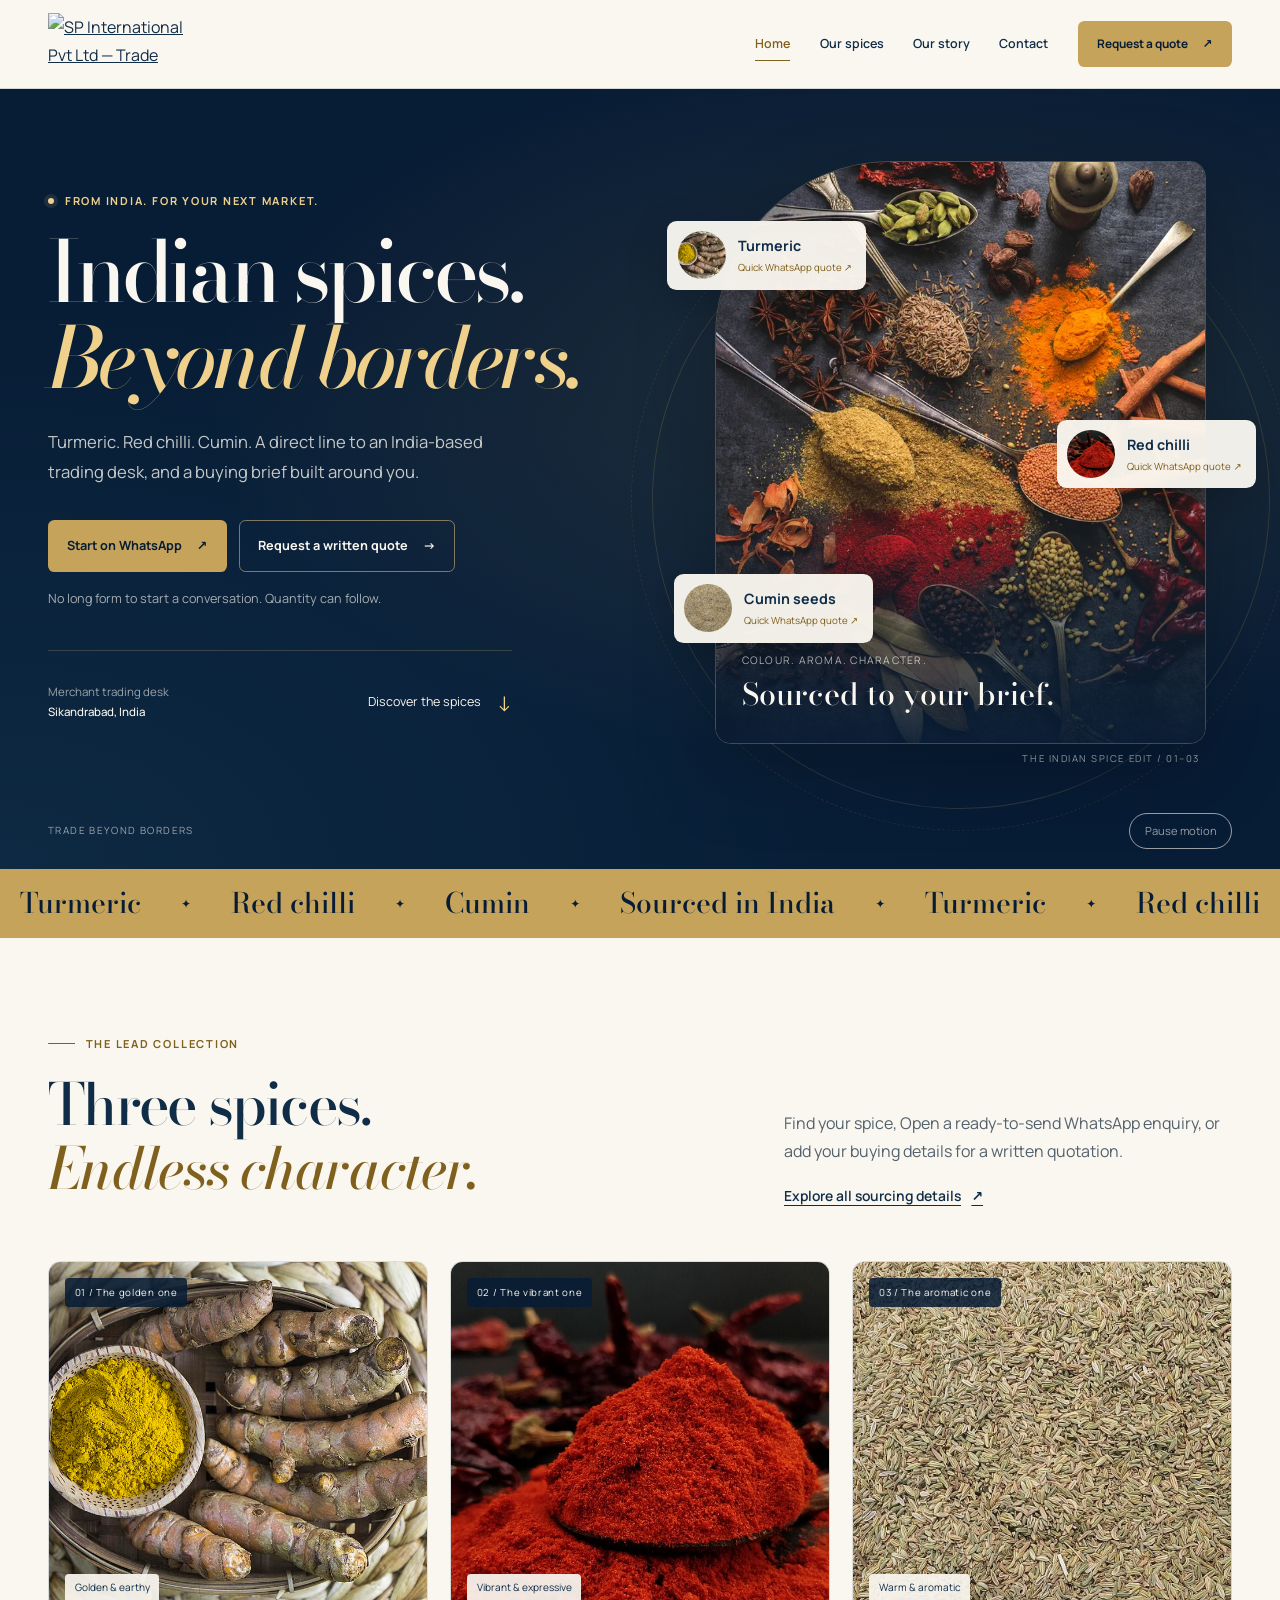
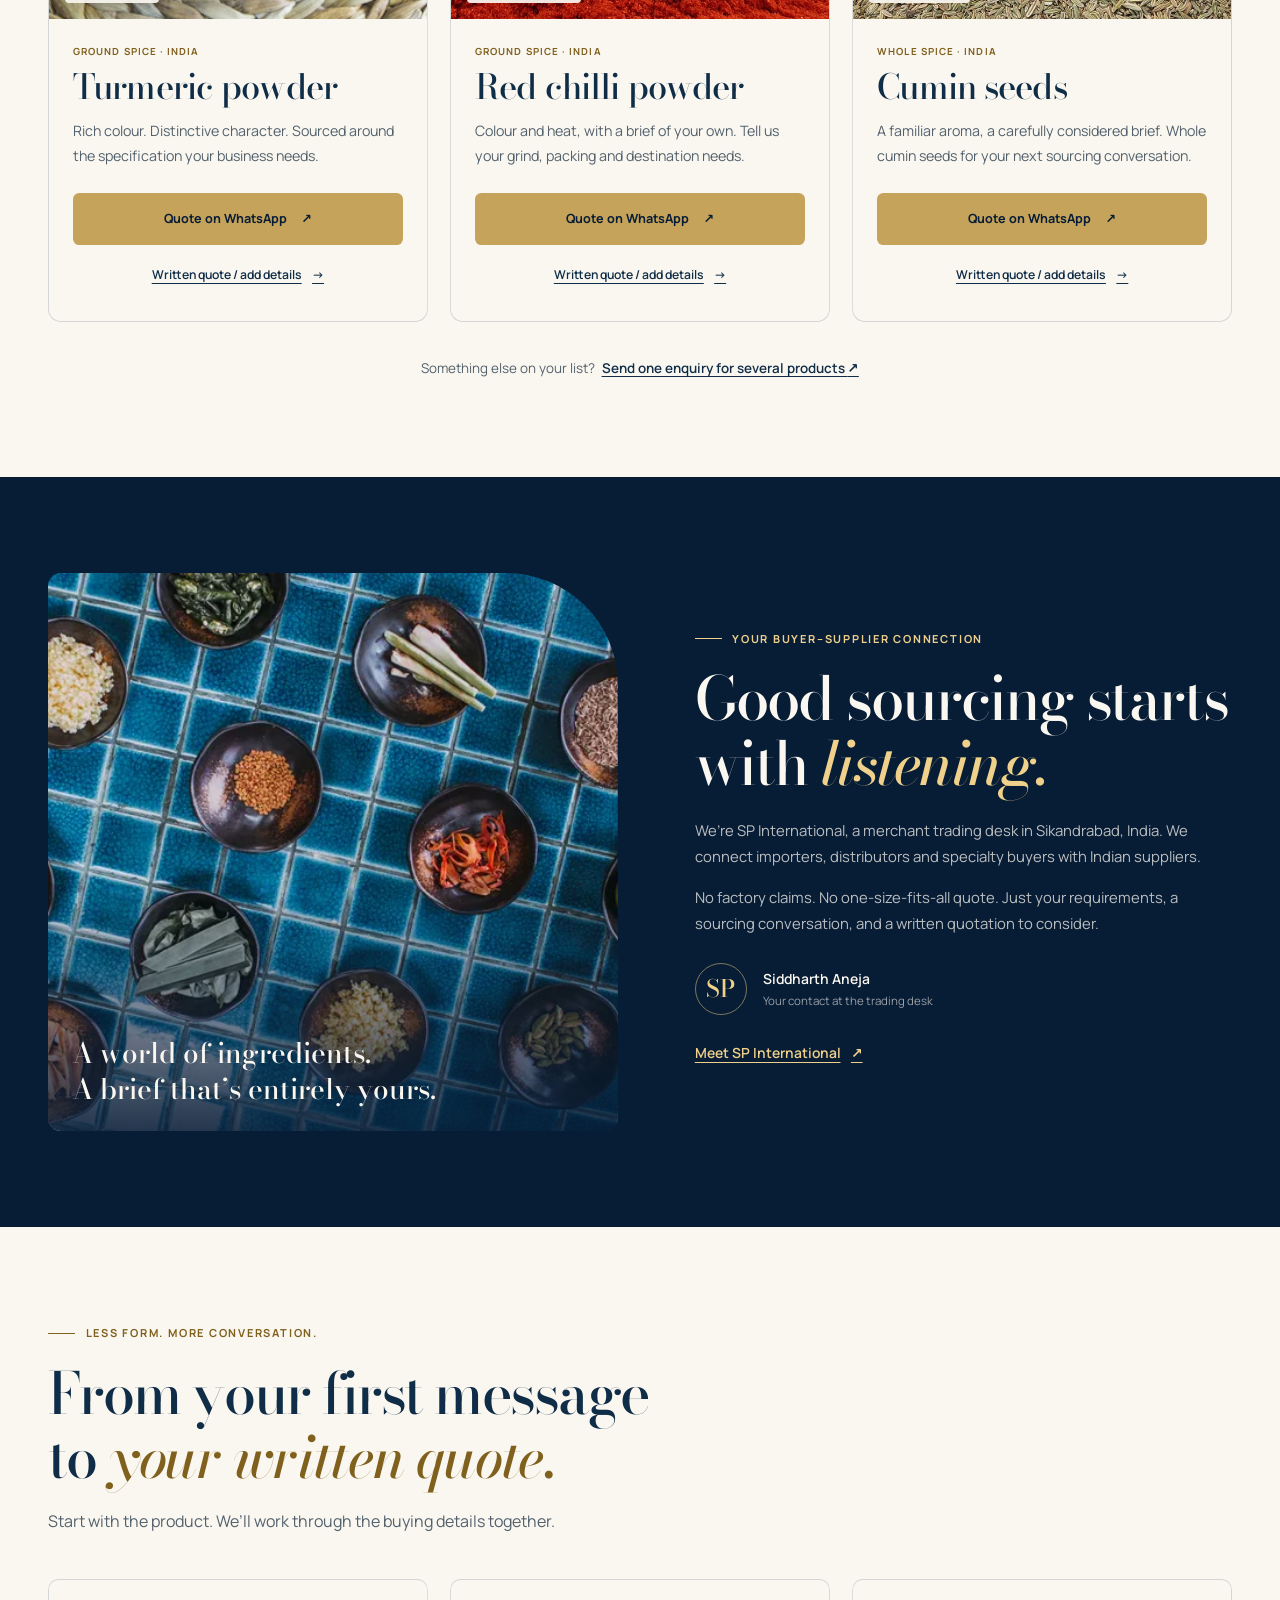
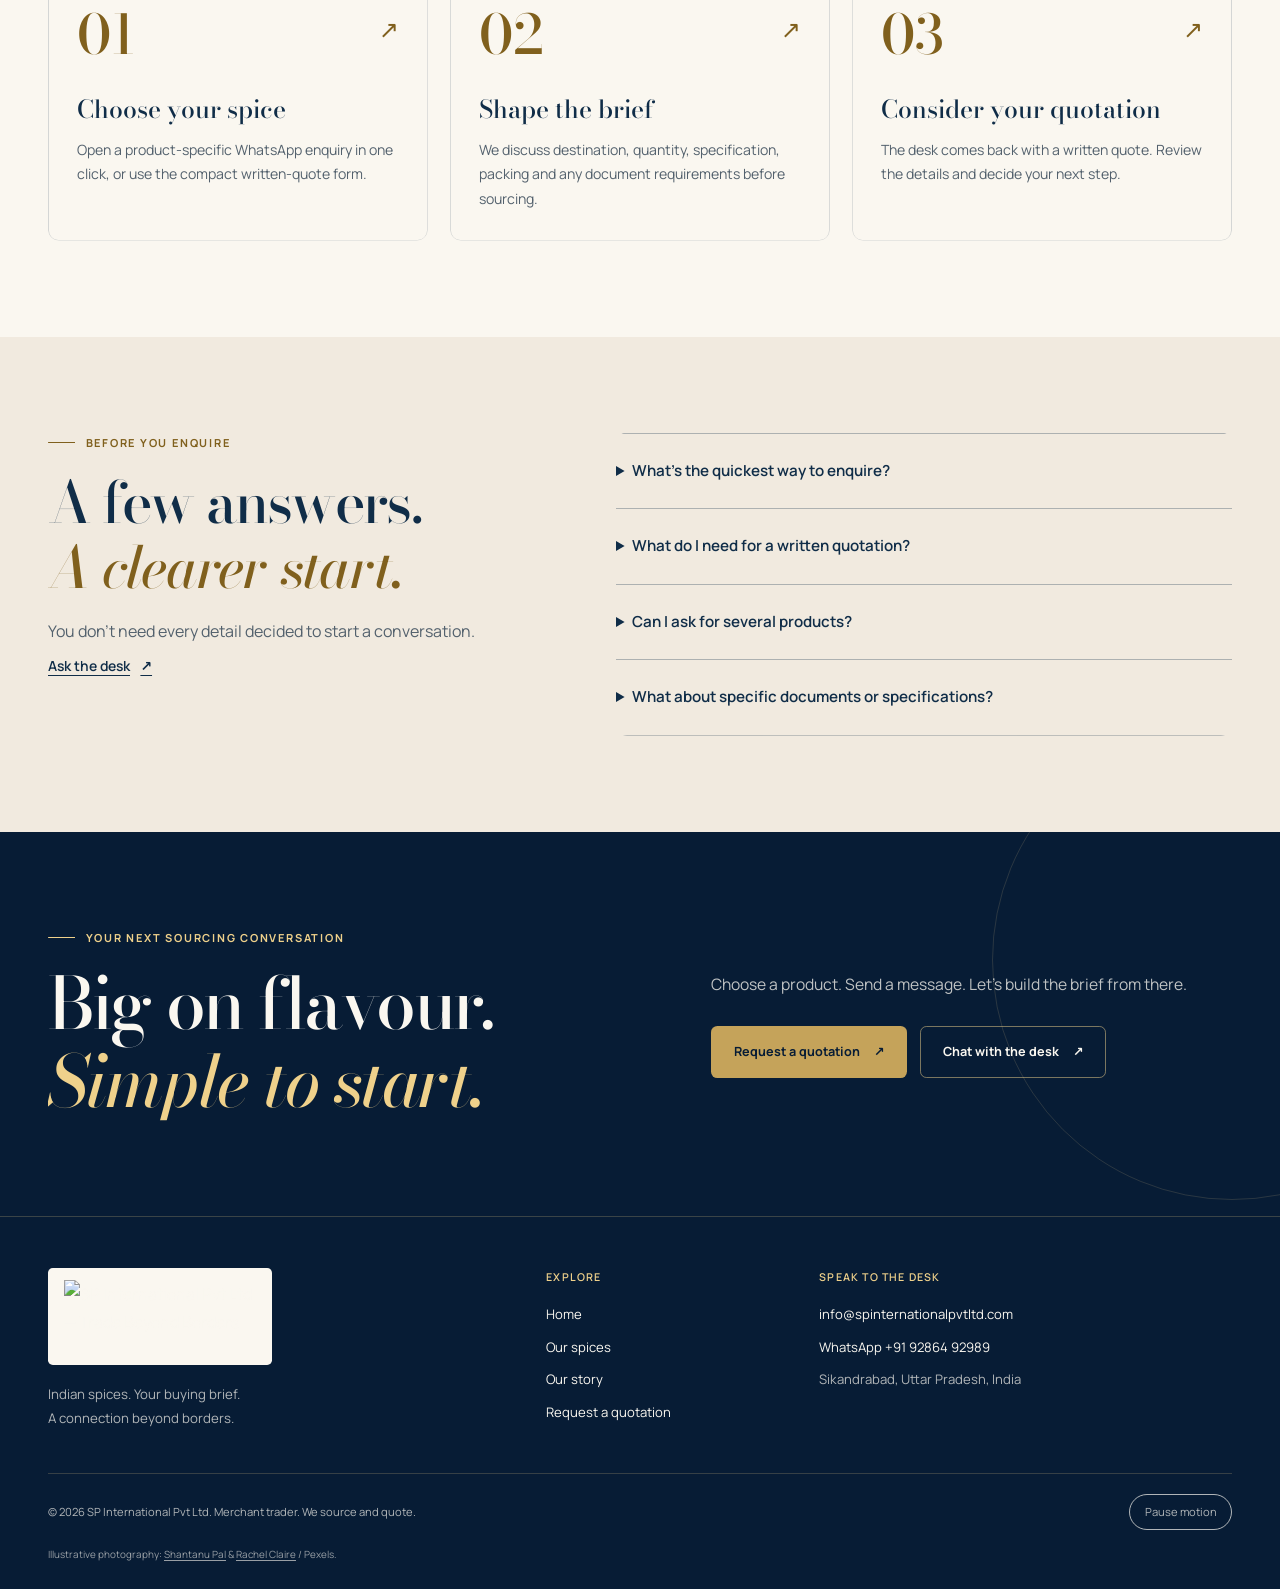
==== commit 5c1d9771: "changed div range" ====
--- a/index.html
+++ b/index.html
@@ -125,7 +125,7 @@
       <div class="wrap">
         <div class="section-head split-head" data-reveal>
           <div><p class="kicker">The lead collection</p><h2>Three spices.<br><em>Endless character.</em></h2></div>
-          <div><p>Find your spice. Open a ready-to-send WhatsApp enquiry, or add your buying details for a written quotation.</p><a class="text-link" href="products.html">Explore all sourcing details <span aria-hidden="true">↗</span></a></div>
+          <div><p>Find your spice, Open a ready-to-send WhatsApp enquiry, or add your buying details for a written quotation.</p><a class="text-link" href="products.html">Explore all sourcing details <span aria-hidden="true">↗</span></a></div>
         </div>
         <div class="card-grid cols-3">
           <article class="product-card turmeric-card" data-reveal>
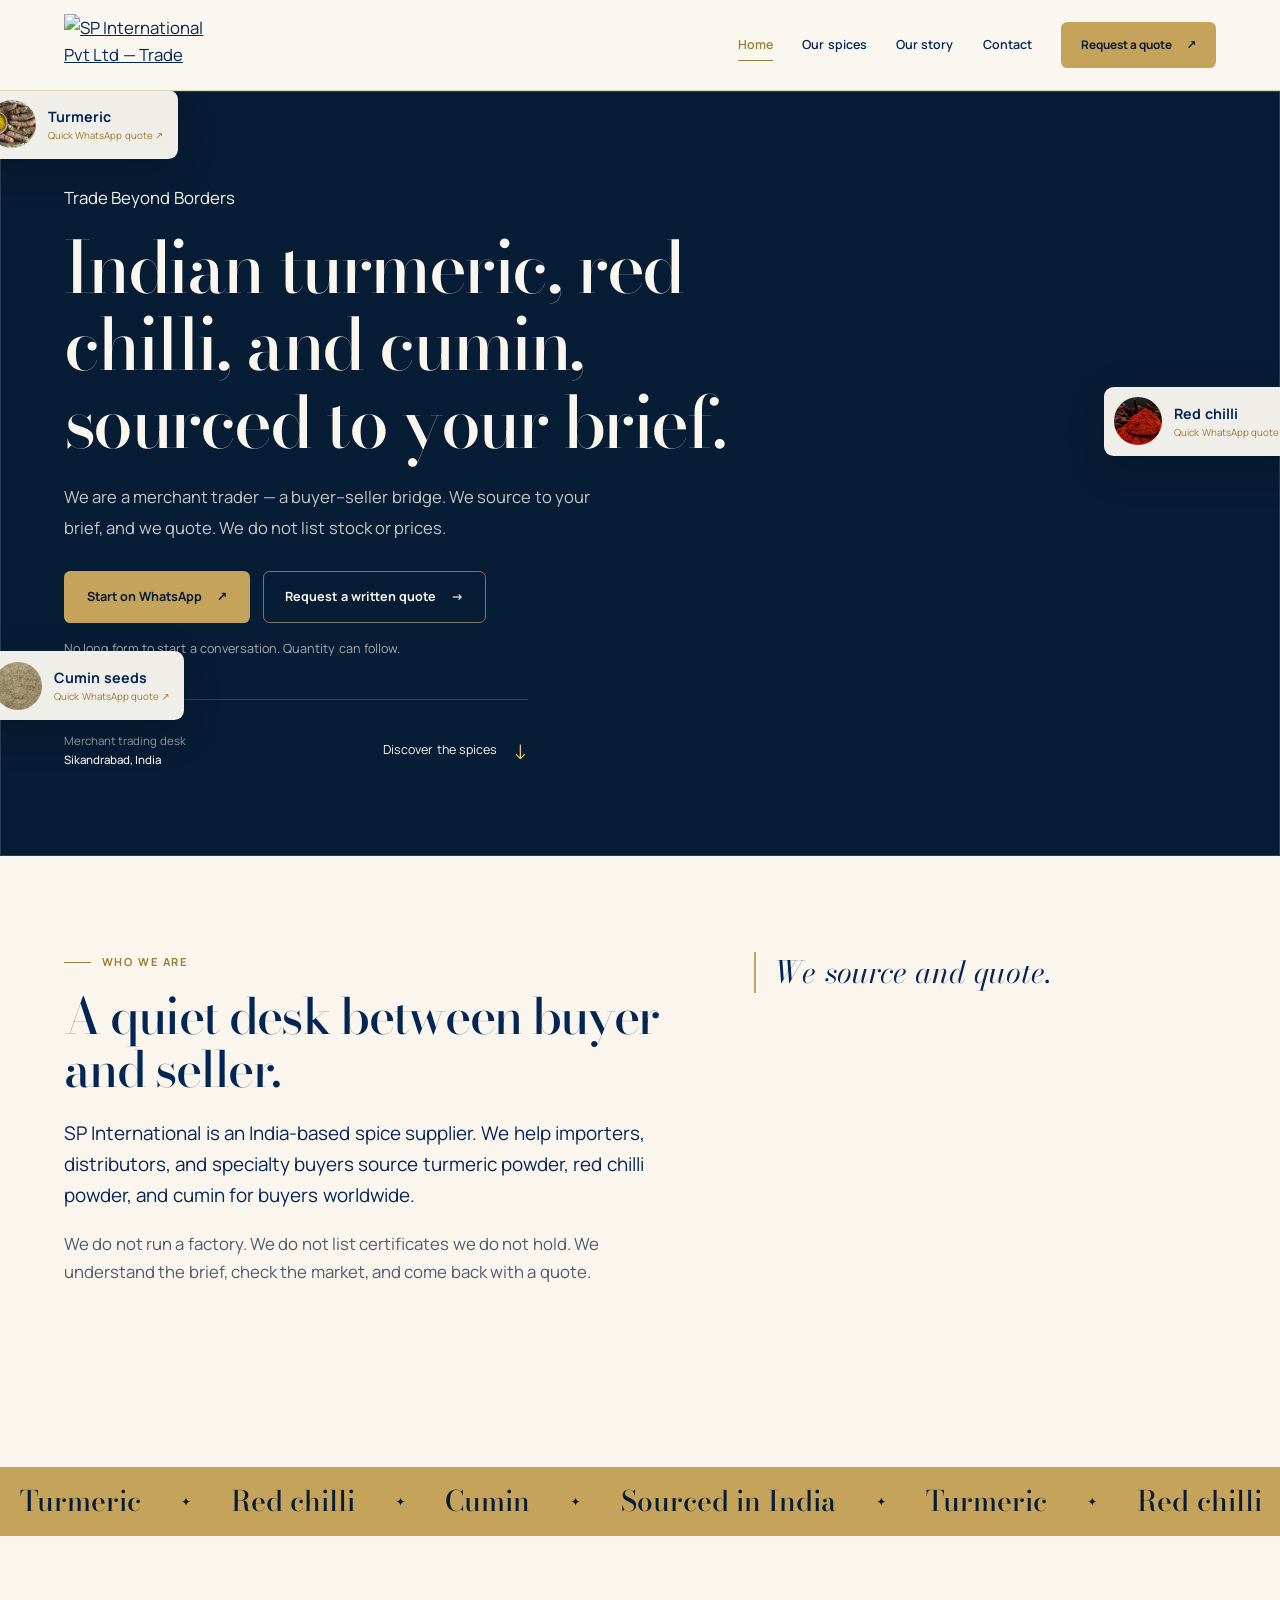
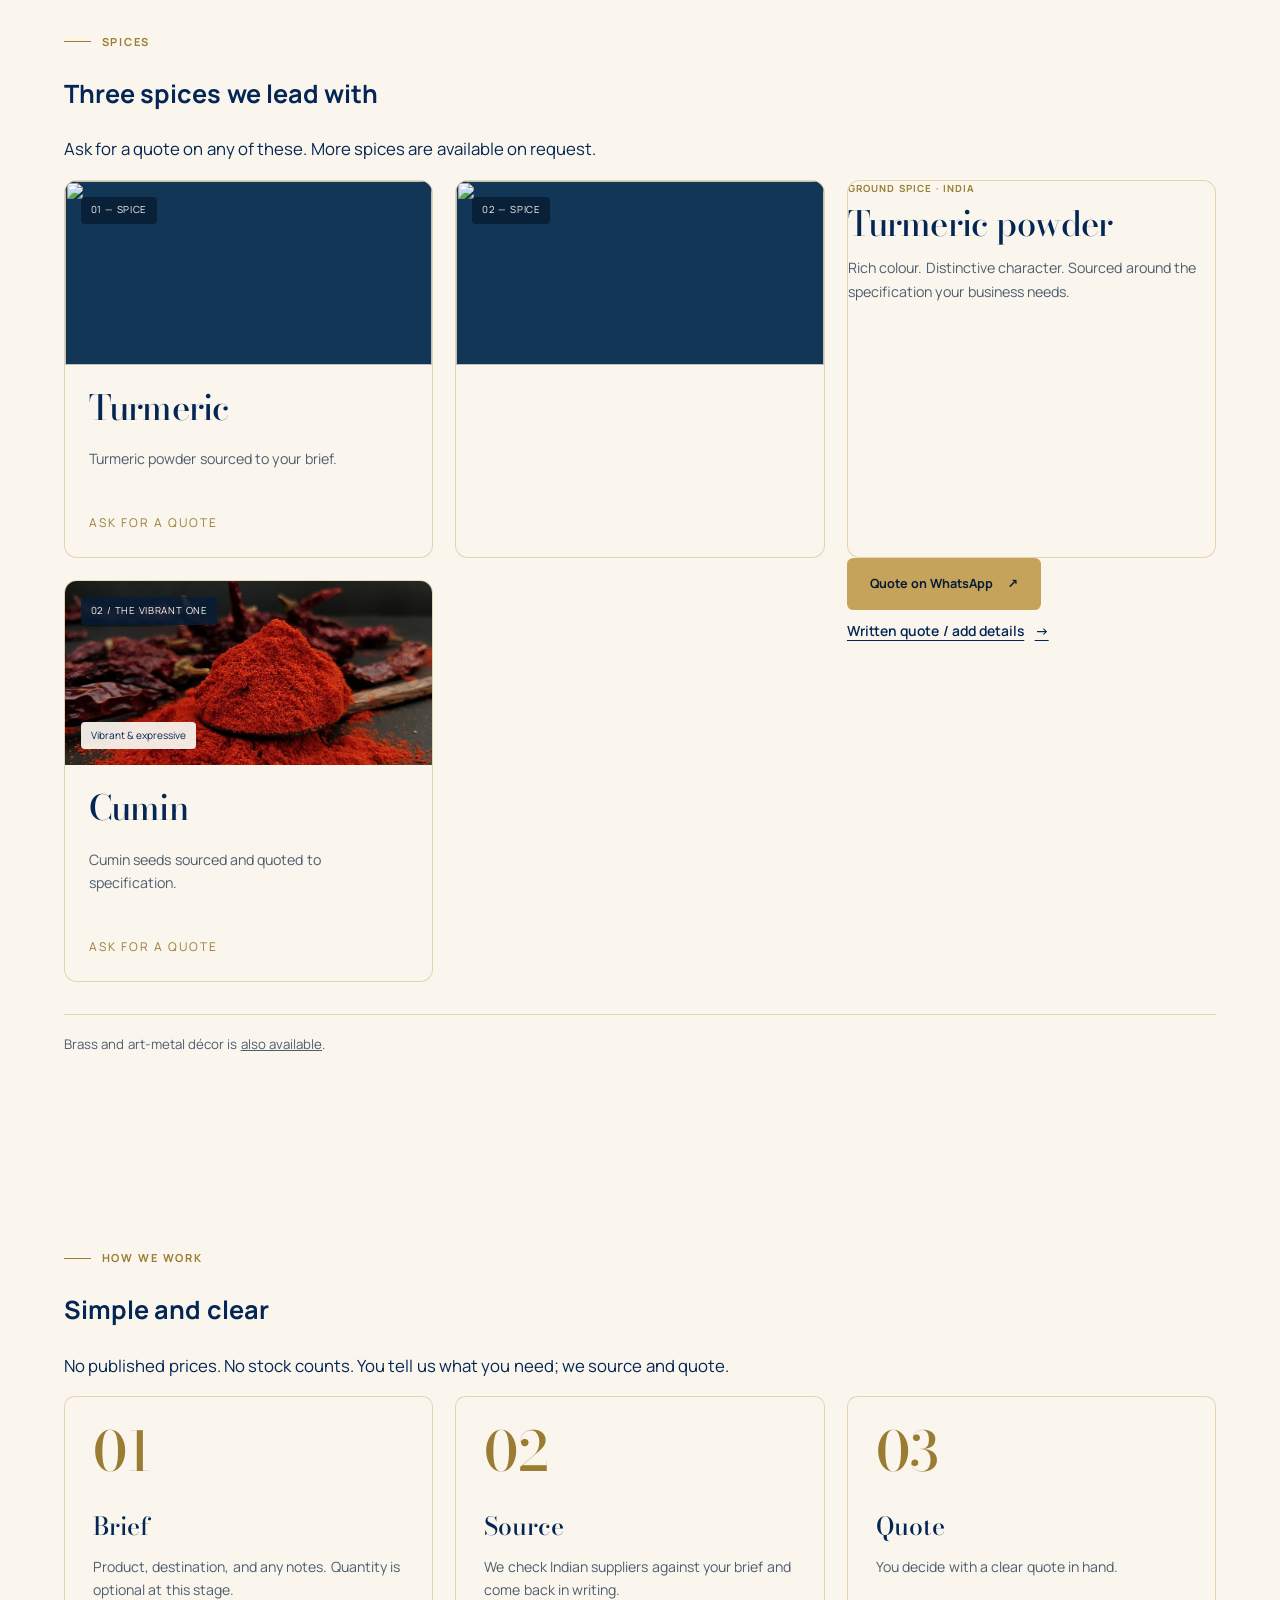
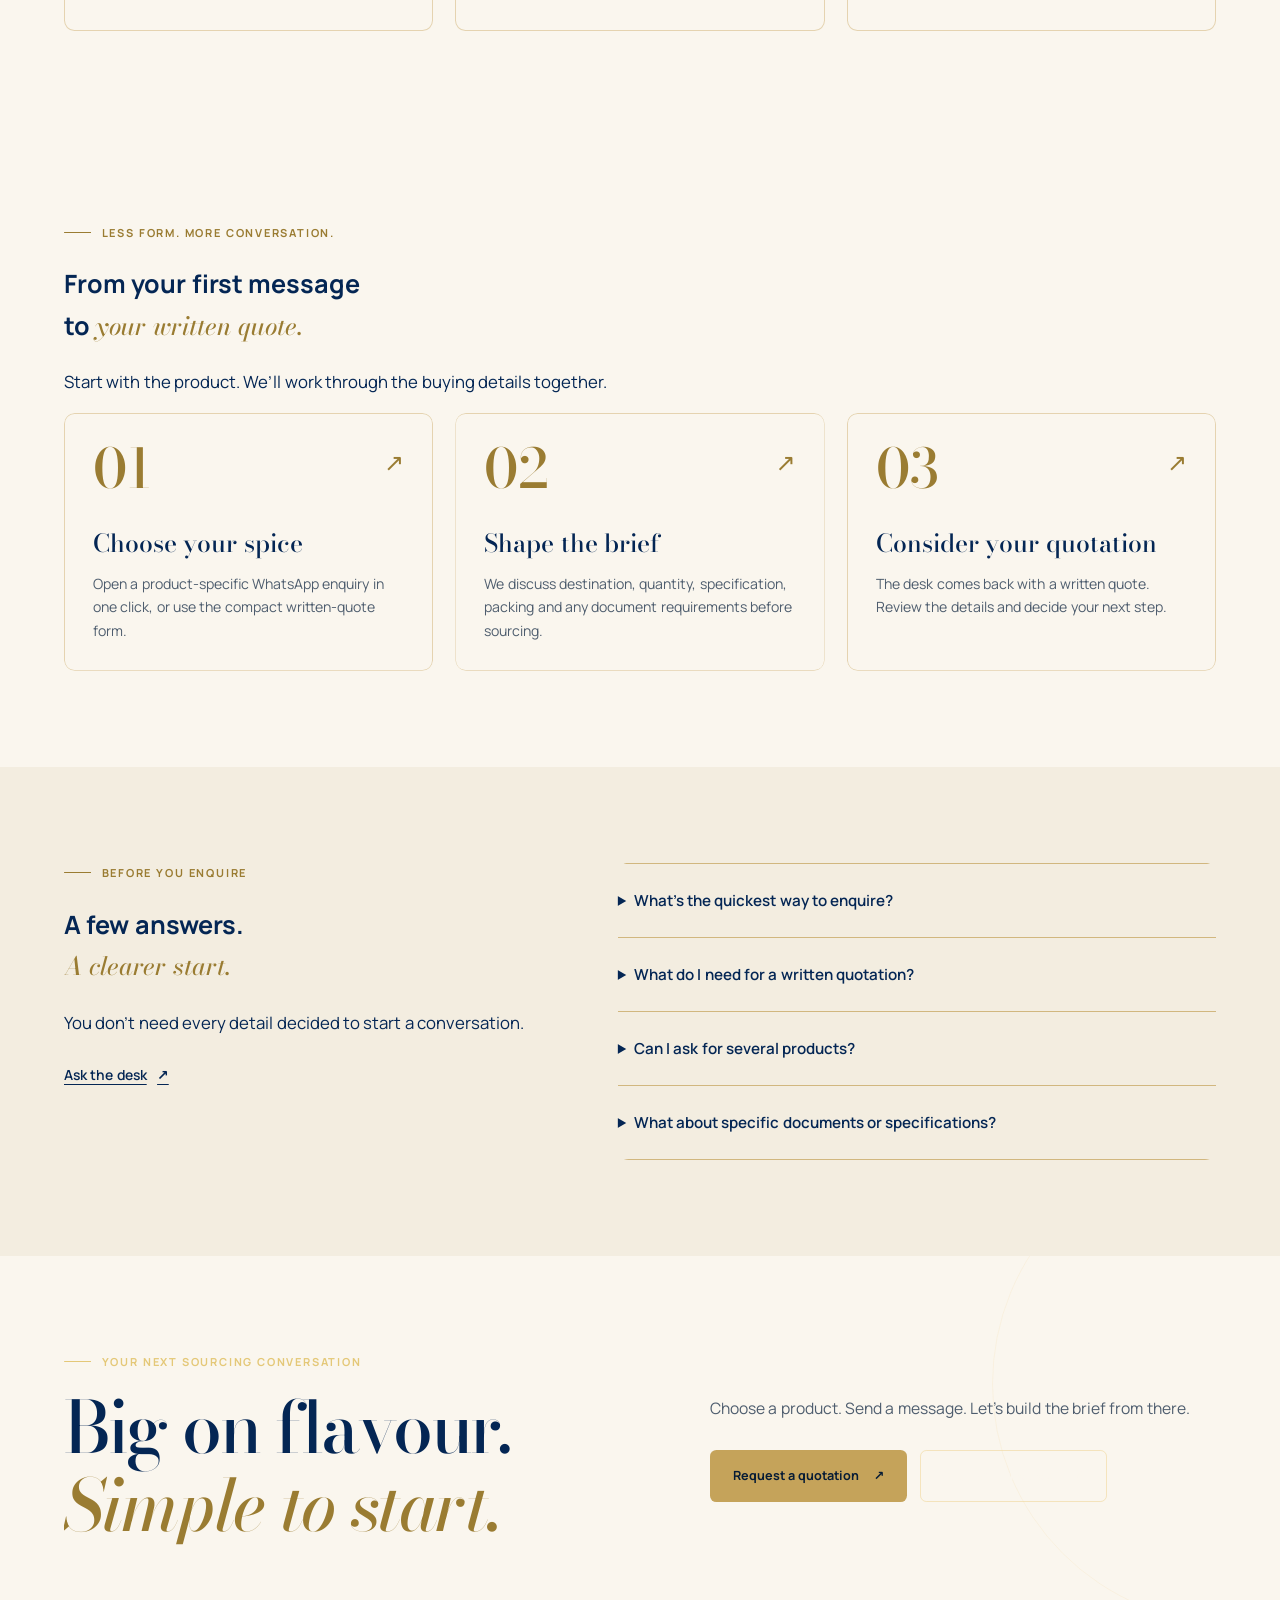
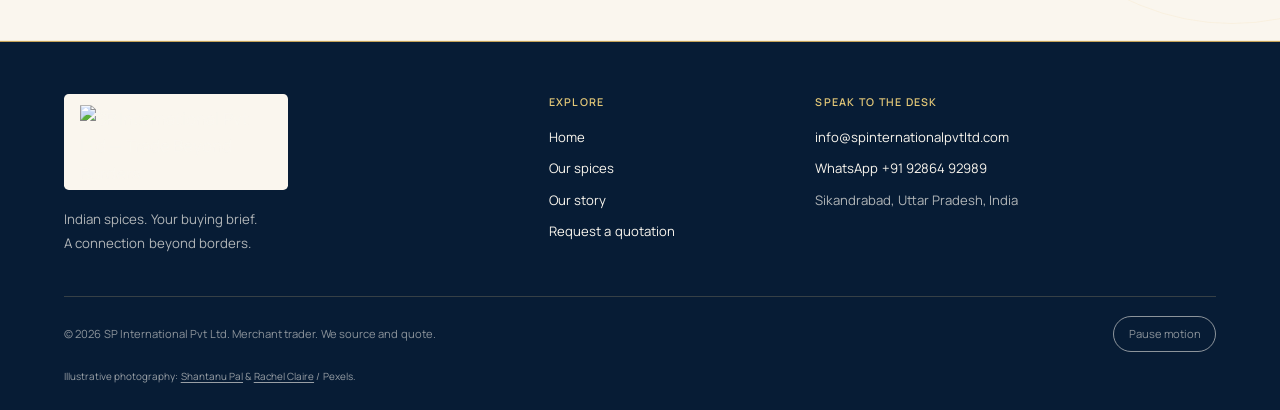
==== commit 82decf4f: "Merge branch 'main' into main" ====
--- a/index.html
+++ b/index.html
@@ -3,14 +3,14 @@
 <head>
   <meta charset="utf-8">
   <meta name="viewport" content="width=device-width, initial-scale=1">
-  <title>Indian Spice Supplier | Turmeric, Chilli &amp; Cumin Quotes — SP International</title>
-  <meta name="description" content="Source turmeric powder, red chilli powder and cumin seeds from India. Start a product-specific WhatsApp enquiry or request a quotation from SP International.">
+  <title>SP International | Indian Turmeric, Red Chilli &amp; Cumin Supplier</title>
+  <meta name="description" content="Indian spice supplier for turmeric powder, red chilli, and cumin. Buyers worldwide. Quotes on request.">
   <meta name="theme-color" content="#042654">
   <link rel="icon" href="assets/favicon.png" type="image/png">
   <link rel="apple-touch-icon" href="assets/favicon-192.png">
   <link rel="canonical" href="https://spinternationalpvtltd.com/">
-  <meta property="og:title" content="Indian spices. Beyond borders. — SP International">
-  <meta property="og:description" content="Turmeric, red chilli and cumin. An India-based trading desk, a buying brief built around you, and a simpler way to request your quotation.">
+  <meta property="og:title" content="SP International | Indian Turmeric, Red Chilli &amp; Cumin Supplier">
+  <meta property="og:description" content="Indian spice supplier for turmeric powder, red chilli, and cumin. Buyers worldwide. Quotes on request.">
   <meta property="og:image" content="https://spinternationalpvtltd.com/assets/sp-whatsapp-profile-square.png">
   <meta property="og:url" content="https://spinternationalpvtltd.com/">
   <meta property="og:type" content="website">
@@ -27,8 +27,8 @@
     "logo": "https://spinternationalpvtltd.com/assets/logo-lockup.png",
     "name": "SP International Pvt Ltd",
     "slogan": "Trade Beyond Borders",
-    "description": "An India-based merchant trading desk sourcing turmeric powder, red chilli powder and cumin seeds to buyers' requirements. Quotes on request.",
-    "knowsAbout": ["Turmeric powder", "Red chilli powder", "Cumin seeds", "Brass and art-metal décor"],
+    "description": "Indian spice supplier for turmeric powder, red chilli powder, and cumin. Quotes on request. Brass décor also available.",
+    "knowsAbout": ["Turmeric powder", "Red chilli powder", "Cumin", "Brass and art-metal décor"],
     "email": "info@spinternationalpvtltd.com",
     "telephone": "+919286492989",
     "url": "https://spinternationalpvtltd.com/",
@@ -70,13 +70,13 @@
   </header>
 
   <main id="main">
-    <section class="home-hero" aria-labelledby="hero-title">
-      <div class="hero-glow" aria-hidden="true"></div>
-      <div class="wrap hero-layout">
-        <div class="hero-copy">
-          <p class="kicker light"><span class="status-dot" aria-hidden="true"></span> From India. For your next market.</p>
-          <h1 id="hero-title" class="display hero-title">Indian spices.<br><em>Beyond borders.</em></h1>
-          <p class="lede">Turmeric. Red chilli. Cumin. A direct line to an India-based trading desk, and a buying brief built around you.</p>
+    <section class="page-hero home-hero">
+      <img class="orbit" src="assets/orbit.svg" alt="">
+      <div class="wrap">
+        <div class="hero-card">
+          <p class="motto-line"><span class="diamond"></span> Trade Beyond Borders <span class="diamond"></span></p>
+          <h1 class="display">Indian turmeric, red chilli, and cumin, sourced to your brief.</h1>
+          <p class="lede">We are a merchant trader — a buyer–seller bridge. We source to your brief, and we quote. We do not list stock or prices.</p>
           <div class="btn-row">
             <a class="btn btn-gold" href="https://wa.me/919286492989?text=Hello%20SP%20International%2C%20I%20would%20like%20a%20spice%20quotation." rel="noopener">Start on WhatsApp <span aria-hidden="true">↗</span></a>
             <a class="btn btn-ghost" href="contact.html#quote-form">Request a written quote <span aria-hidden="true">→</span></a>
@@ -87,14 +87,17 @@
             <a class="discover-link" href="#products">Discover the spices <span aria-hidden="true">↓</span></a>
           </div>
         </div>
-        <div class="hero-scene">
-          <div class="hero-orbit" aria-hidden="true"></div>
-          <div class="hero-photo-frame" data-parallax="0.035">
-            <picture>
-              <source type="image/webp" srcset="assets/media/spice-hero-small.webp 720w, assets/media/spice-hero.webp 1200w" sizes="(min-width: 960px) 44vw, 85vw">
-              <img class="hero-photo" src="assets/media/spice-hero.jpg" srcset="assets/media/spice-hero-small.jpg 720w, assets/media/spice-hero.jpg 1200w" sizes="(min-width: 960px) 44vw, 85vw" alt="Turmeric, chilli powder, cumin and whole spices arranged on a dark surface" width="1200" height="1594" fetchpriority="high">
-            </picture>
-            <div class="hero-photo-caption"><span>Colour. Aroma. Character.</span><strong>Sourced to your brief.</strong></div>
+      </div>
+    </section>
+
+    <section class="section">
+      <div class="wrap two-col uneven">
+        <div>
+          <p class="kicker">Who we are</p>
+          <h2 class="display" style="font-size: clamp(2rem, 4.5vw, 3.1rem);">A quiet desk between buyer and seller.</h2>
+          <div class="prose">
+            <p>SP International is an India-based spice supplier. We help importers, distributors, and specialty buyers source turmeric powder, red chilli powder, and cumin for buyers worldwide.</p>
+            <p>We do not run a factory. We do not list certificates we do not hold. We understand the brief, check the market, and come back with a quote.</p>
           </div>
           <a class="floating-spice floating-turmeric" href="https://wa.me/919286492989?text=Hello%20SP%20International%2C%20I%20would%20like%20a%20quotation%20for%20turmeric%20powder.%20Please%20let%20me%20know%20which%20buying%20details%20you%20need." rel="noopener">
             <img src="assets/turmeric-powder.jpg" alt="" width="960" height="640">
@@ -110,6 +113,7 @@
           </a>
           <span class="scene-label" aria-hidden="true">The Indian spice edit / 01–03</span>
         </div>
+        <blockquote class="pull">We source and quote.</blockquote>
       </div>
       <div class="wrap hero-controls"><span>Trade Beyond Borders</span><button class="motion-toggle" type="button" data-motion-toggle aria-pressed="false" hidden>Pause motion</button></div>
     </section>
@@ -123,13 +127,28 @@
 
     <section class="section spice-showcase" id="products">
       <div class="wrap">
-        <div class="section-head split-head" data-reveal>
-          <div><p class="kicker">The lead collection</p><h2>Three spices.<br><em>Endless character.</em></h2></div>
-          <div><p>Find your spice, Open a ready-to-send WhatsApp enquiry, or add your buying details for a written quotation.</p><a class="text-link" href="products.html">Explore all sourcing details <span aria-hidden="true">↗</span></a></div>
+        <div class="section-head">
+          <p class="kicker">Spices</p>
+          <h2>Three spices we lead with</h2>
+          <p>Ask for a quote on any of these. More spices are available on request.</p>
         </div>
         <div class="card-grid cols-3">
-          <article class="product-card turmeric-card" data-reveal>
-            <div class="visual"><span class="index">01 / The golden one</span><img src="assets/turmeric-powder.jpg" alt="Turmeric powder with fresh turmeric roots" width="960" height="640" loading="lazy"><span class="spice-character">Golden &amp; earthy</span></div>
+          <a class="product-card" href="products.html#turmeric">
+            <div class="visual">
+              <span class="index">01 — Spice</span>
+              <img src="assets/tex-turmeric.svg" alt="">
+            </div>
+            <div class="body">
+              <h3>Turmeric</h3>
+              <p>Turmeric powder sourced to your brief.</p>
+              <span class="more">Ask for a quote</span>
+            </div>
+          </a>
+          <a class="product-card" href="products.html#chilli">
+            <div class="visual">
+              <span class="index">02 — Spice</span>
+              <img src="assets/tex-chilli.svg" alt="">
+            </div>
             <div class="body">
               <p class="product-eyebrow">Ground spice · India</p><h3>Turmeric powder</h3>
               <p>Rich colour. Distinctive character. Sourced around the specification your business needs.</p>
@@ -140,39 +159,39 @@
           <article class="product-card chilli-card" data-reveal>
             <div class="visual"><span class="index">02 / The vibrant one</span><img src="assets/red-chilli-powder.jpg" alt="Red chilli powder with dried red chillies" width="960" height="540" loading="lazy"><span class="spice-character">Vibrant &amp; expressive</span></div>
             <div class="body">
-              <p class="product-eyebrow">Ground spice · India</p><h3>Red chilli powder</h3>
-              <p>Colour and heat, with a brief of your own. Tell us your grind, packing and destination needs.</p>
-              <a class="btn btn-gold" href="https://wa.me/919286492989?text=Hello%20SP%20International%2C%20I%20would%20like%20a%20quotation%20for%20red%20chilli%20powder.%20Please%20let%20me%20know%20which%20buying%20details%20you%20need." rel="noopener" aria-label="Request a red chilli powder quotation on WhatsApp">Quote on WhatsApp <span aria-hidden="true">↗</span></a>
-              <a class="text-link" href="contact.html?product=Red%20chilli%20powder#quote-form">Written quote / add details <span aria-hidden="true">→</span></a>
-            </div>
-          </article>
-          <article class="product-card cumin-card" data-reveal>
-            <div class="visual"><span class="index">03 / The aromatic one</span><img src="assets/cumin-seeds.jpg" alt="Close view of whole cumin seeds" width="960" height="960" loading="lazy"><span class="spice-character">Warm &amp; aromatic</span></div>
-            <div class="body">
-              <p class="product-eyebrow">Whole spice · India</p><h3>Cumin seeds</h3>
-              <p>A familiar aroma, a carefully considered brief. Whole cumin seeds for your next sourcing conversation.</p>
-              <a class="btn btn-gold" href="https://wa.me/919286492989?text=Hello%20SP%20International%2C%20I%20would%20like%20a%20quotation%20for%20cumin%20seeds.%20Please%20let%20me%20know%20which%20buying%20details%20you%20need." rel="noopener" aria-label="Request a cumin seeds quotation on WhatsApp">Quote on WhatsApp <span aria-hidden="true">↗</span></a>
-              <a class="text-link" href="contact.html?product=Cumin#quote-form">Written quote / add details <span aria-hidden="true">→</span></a>
-            </div>
-          </article>
-        </div>
-        <p class="collection-note" data-reveal>Something else on your list? <a href="contact.html?product=More%20than%20one%20%2F%20mixed%20enquiry#quote-form">Send one enquiry for several products <span aria-hidden="true">↗</span></a></p>
-      </div>
-    </section>
-
-    <section class="section section-navy story-section">
-      <div class="wrap story-grid">
-        <div class="story-image" data-reveal>
-          <picture><source type="image/webp" srcset="assets/media/spice-collection-small.webp 720w, assets/media/spice-collection.webp 1400w" sizes="(min-width: 840px) 48vw, 90vw"><img src="assets/media/spice-collection.jpg" srcset="assets/media/spice-collection-small.jpg 720w, assets/media/spice-collection.jpg 1400w" sizes="(min-width: 840px) 48vw, 90vw" alt="Whole spices and aromatic ingredients in bowls on blue tiles" width="1400" height="933" loading="lazy"></picture>
-          <span class="image-note">A world of ingredients.<br>A brief that’s entirely yours.</span>
-        </div>
-        <div class="story-copy" data-reveal>
-          <p class="kicker light">Your buyer–supplier connection</p>
-          <h2 class="display">Good sourcing starts with <em>listening.</em></h2>
-          <p>We’re SP International, a merchant trading desk in Sikandrabad, India. We connect importers, distributors and specialty buyers with Indian suppliers.</p>
-          <p>No factory claims. No one-size-fits-all quote. Just your requirements, a sourcing conversation, and a written quotation to consider.</p>
-          <div class="desk-signature"><span class="signature-mark" aria-hidden="true">SP</span><span><strong>Siddharth Aneja</strong><small>Your contact at the trading desk</small></span></div>
-          <a class="text-link" href="about.html">Meet SP International <span aria-hidden="true">↗</span></a>
+              <h3>Cumin</h3>
+              <p>Cumin seeds sourced and quoted to specification.</p>
+              <span class="more">Ask for a quote</span>
+            </div>
+          </article>
+        </div>
+        <p class="legal-note">Brass and art-metal décor is <a href="products.html#brass">also available</a>.</p>
+      </div>
+    </section>
+
+    <section class="section">
+      <div class="wrap">
+        <div class="section-head">
+          <p class="kicker">How we work</p>
+          <h2>Simple and clear</h2>
+          <p>No published prices. No stock counts. You tell us what you need; we source and quote.</p>
+        </div>
+        <div class="steps">
+          <article class="step">
+            <span class="num">01</span>
+            <h3>Brief</h3>
+            <p>Product, destination, and any notes. Quantity is optional at this stage.</p>
+          </article>
+          <article class="step">
+            <span class="num">02</span>
+            <h3>Source</h3>
+            <p>We check Indian suppliers against your brief and come back in writing.</p>
+          </article>
+          <article class="step">
+            <span class="num">03</span>
+            <h3>Quote</h3>
+            <p>You decide with a clear quote in hand.</p>
+          </article>
         </div>
       </div>
     </section>
--- a/css/styles.css
+++ b/css/styles.css
@@ -4,29 +4,54 @@
   --navy-deep: #071c35;
   --navy-mid: #123655;
   --gold: #c5a35a;
-  --gold-bright: #efd18b;
-  --gold-deep: #80601d;
-  --cream: #f1eadf;
-  --ivory: #faf7f0;
-  --paper: #e9e0d1;
-  --ink: #102d48;
-  --muted: #53616d;
-  --line: rgba(16, 45, 72, 0.16);
-  --line-strong: rgba(16, 45, 72, 0.3);
-  --shadow: 0 24px 65px rgba(7, 28, 53, 0.12);
-  --header-h: 5.5rem;
-  --serif: "Bodoni Moda", "Iowan Old Style", Georgia, serif;
+  --gold-bright: #e4c878;
+  --gold-deep: #9a7c32;
+  --cream: #f3ede0;
+  --ivory: #faf6ee;
+  --paper: #e8e0ce;
+  --ink: #042654;
+  --muted: #4e5d6e;
+  --line: rgba(197, 163, 90, 0.42);
+  --line-strong: rgba(197, 163, 90, 0.72);
+  --shadow: 0 22px 50px rgba(4, 38, 84, 0.09);
+  --header-h: 5.6rem;
+  --serif: "Bodoni Moda", "Iowan Old Style", Palatino, "Palatino Linotype", Georgia, serif;
   --sans: "Manrope", "Avenir Next", "Segoe UI", system-ui, sans-serif;
-  --wrap: 76rem;
-  --gutter: clamp(1.25rem, 4vw, 3rem);
-}
-
-*, *::before, *::after { box-sizing: border-box; }
-html { scroll-behavior: smooth; -webkit-text-size-adjust: 100%; scroll-padding-top: calc(var(--header-h) + 1rem); }
-body { margin: 0; color: var(--ink); background: var(--ivory); font: 400 1rem/1.75 var(--sans); }
-[hidden] { display: none !important; }
-img { display: block; max-width: 100%; height: auto; }
-picture { display: block; }
+  --wrap: 72rem;
+  --gutter: clamp(1.25rem, 4vw, 2.25rem);
+}
+
+*,
+*::before,
+*::after { box-sizing: border-box; }
+
+html {
+  scroll-behavior: smooth;
+  -webkit-text-size-adjust: 100%;
+}
+
+@media (prefers-reduced-motion: reduce) {
+  html { scroll-behavior: auto; }
+  *, *::before, *::after {
+    animation-duration: 0.01ms !important;
+    animation-iteration-count: 1 !important;
+    transition-duration: 0.01ms !important;
+  }
+}
+
+body {
+  margin: 0;
+  font-family: var(--sans);
+  font-weight: 400;
+  font-size: 1.05rem;
+  line-height: 1.65;
+  color: var(--ink);
+  background: var(--ivory);
+  min-height: 100vh;
+  word-spacing: 0.02em;
+}
+
+img { max-width: 100%; height: auto; display: block; }
 a { color: inherit; }
 button, input, select, textarea { font: inherit; color: inherit; }
 button, a, summary, input, select, textarea { -webkit-tap-highlight-color: transparent; }
@@ -85,15 +110,515 @@
 .section { padding-block: clamp(3.7rem, 7.5vw, 7rem); }
 .section-cream { background: var(--cream); }
 .section-paper { background: var(--paper); }
-.section-navy { background: var(--navy-deep); color: var(--ivory); }
-.section-navy .display em, .section-navy .section-head h2 em { color: var(--gold-bright); }
-.section-navy .lede { color: rgba(250, 247, 240, 0.76); }
-.section-head { margin-bottom: 2.7rem; max-width: 45rem; }
-.section-head h2 { font: 500 clamp(2.5rem, 4.5vw, 4rem)/1.12 var(--serif); letter-spacing: -0.03em; margin: 0 0 1.1rem; }
-.section-head p:not(.kicker) { color: var(--muted); margin: 0; }
-.split-head { display: grid; grid-template-columns: 1.2fr 1fr; max-width: none; gap: 3rem; align-items: end; }
-.split-head > div:last-child { max-width: 28rem; justify-self: end; }
-.split-head .text-link { margin-top: 0.6rem; }
+
+.two-col {
+  display: grid;
+  gap: 2.5rem;
+}
+@media (min-width: 840px) {
+  .two-col { grid-template-columns: 1fr 1fr; align-items: start; }
+  .two-col.uneven { grid-template-columns: 1.15fr 0.85fr; }
+}
+
+.prose p { margin: 0 0 1rem; }
+.prose p:last-child { margin-bottom: 0; }
+.prose h3 {
+  font-family: var(--serif);
+  font-size: 1.55rem;
+  font-weight: 500;
+  margin: 1.6rem 0 0.55rem;
+}
+
+.pull {
+  font-family: var(--serif);
+  font-style: italic;
+  font-size: clamp(1.45rem, 3vw, 1.9rem);
+  line-height: 1.35;
+  color: var(--navy);
+  margin: 0;
+  padding-left: 1.1rem;
+  border-left: 2px solid var(--gold);
+}
+
+.stat-list {
+  list-style: none;
+  margin: 0;
+  padding: 0;
+  display: grid;
+  gap: 1.15rem;
+}
+
+.stat-list li {
+  padding: 1rem 0 0;
+  border-top: 1px solid var(--line);
+}
+
+.stat-list strong {
+  display: block;
+  font-family: var(--serif);
+  font-size: 1.25rem;
+  font-weight: 600;
+  margin-bottom: 0.2rem;
+}
+
+.stat-list span { color: var(--muted); font-size: 0.98rem; }
+
+/* ---------- Product cards ---------- */
+.card-grid {
+  display: grid;
+  gap: 1.15rem;
+  grid-template-columns: 1fr;
+}
+@media (min-width: 640px) {
+  .card-grid { grid-template-columns: 1fr 1fr; }
+}
+@media (min-width: 1020px) {
+  .card-grid.cols-3 { grid-template-columns: repeat(3, 1fr); }
+  .card-grid.cols-4 { grid-template-columns: repeat(4, 1fr); }
+}
+
+.product-card {
+  position: relative;
+  display: flex;
+  flex-direction: column;
+  background: var(--ivory);
+  border: 1px solid var(--line);
+  min-height: 100%;
+  text-decoration: none;
+  color: inherit;
+  transition: border-color 0.2s ease, transform 0.2s ease, box-shadow 0.2s ease;
+}
+
+a.product-card:hover,
+a.product-card:focus-visible {
+  border-color: var(--gold);
+  transform: translateY(-3px);
+  box-shadow: var(--shadow);
+}
+
+.product-card .visual {
+  position: relative;
+  height: 11.5rem;
+  background: var(--navy);
+  overflow: hidden;
+}
+
+.product-card .visual img {
+  width: 100%;
+  height: 100%;
+  object-fit: cover;
+}
+
+.product-card .index {
+  position: absolute;
+  top: 0.7rem;
+  left: 0.8rem;
+  z-index: 1;
+  font-size: 0.68rem;
+  letter-spacing: 0.16em;
+  color: var(--gold-bright);
+  text-transform: uppercase;
+}
+
+.product-card .body {
+  padding: 1.15rem 1.2rem 1.3rem;
+  display: flex;
+  flex-direction: column;
+  gap: 0.45rem;
+  flex: 1;
+}
+
+.product-card h3 {
+  font-family: var(--serif);
+  font-size: 1.45rem;
+  font-weight: 600;
+  margin: 0;
+}
+
+.product-card p {
+  margin: 0;
+  color: var(--muted);
+  font-size: 0.95rem;
+}
+
+.product-card .more {
+  margin-top: auto;
+  padding-top: 0.7rem;
+  font-size: 0.72rem;
+  letter-spacing: 0.16em;
+  text-transform: uppercase;
+  color: var(--gold-deep);
+}
+
+/* ---------- Tags ---------- */
+.tag-list {
+  display: flex;
+  flex-wrap: wrap;
+  gap: 0.55rem;
+  list-style: none;
+  margin: 0;
+  padding: 0;
+}
+
+.tag-list li {
+  border: 1px solid var(--line-strong);
+  color: var(--navy);
+  background: var(--ivory);
+  padding: 0.45rem 0.85rem;
+  font-size: 0.88rem;
+  letter-spacing: 0.02em;
+  scroll-margin-top: calc(var(--header-h) + 1rem);
+}
+
+/* ---------- Steps ---------- */
+.steps {
+  display: grid;
+  gap: 1.25rem;
+}
+@media (min-width: 800px) {
+  .steps { grid-template-columns: repeat(3, 1fr); gap: 1.75rem; }
+}
+
+.step {
+  padding: 1.4rem 1.3rem 1.5rem;
+  border: 1px solid var(--line);
+  background: rgba(250, 246, 238, 0.04);
+}
+
+.section:not(.section-navy) .step { background: var(--ivory); }
+
+.step .num {
+  font-family: var(--serif);
+  font-size: 1.7rem;
+  color: var(--gold);
+  display: block;
+  margin-bottom: 0.4rem;
+}
+
+.step h3 {
+  font-family: var(--serif);
+  font-size: 1.35rem;
+  font-weight: 600;
+  margin: 0 0 0.4rem;
+}
+
+.step p { margin: 0; color: var(--muted); }
+.section-navy .step p { color: rgba(250, 246, 238, 0.7); }
+.section-navy .step { border-color: rgba(197, 163, 90, 0.35); }
+
+/* ---------- Contact ---------- */
+.contact-grid {
+  display: grid;
+  gap: 2.4rem;
+  grid-template-columns: minmax(0, 1fr);
+}
+@media (min-width: 900px) {
+  .contact-grid { grid-template-columns: 1.15fr 0.85fr; align-items: start; }
+}
+
+.contact-card {
+  border: 1px solid var(--line);
+  padding: 1.2rem 1.25rem;
+  background: var(--ivory);
+  margin-bottom: 0.85rem;
+}
+
+.contact-card h3 {
+  margin: 0 0 0.25rem;
+  font-size: 0.72rem;
+  letter-spacing: 0.18em;
+  text-transform: uppercase;
+  color: var(--gold-deep);
+  font-weight: 500;
+  font-family: var(--sans);
+}
+
+.contact-card a,
+.contact-card p {
+  margin: 0;
+  font-family: var(--serif);
+  font-size: 1.35rem;
+  text-decoration: none;
+  color: var(--navy);
+}
+
+.contact-card a:hover { color: var(--gold-deep); }
+
+.quote-form {
+  background: var(--ivory);
+  border: 1px solid var(--line);
+  padding: clamp(1.25rem, 3vw, 1.85rem);
+  min-width: 0;
+}
+
+.quote-form h2 {
+  font-family: var(--serif);
+  font-weight: 500;
+  font-size: 1.9rem;
+  margin: 0 0 0.4rem;
+}
+
+.quote-form .form-note {
+  color: var(--muted);
+  font-size: 0.95rem;
+  margin: 0 0 1.25rem;
+}
+
+.fields {
+  display: grid;
+  gap: 0.95rem;
+}
+@media (min-width: 640px) {
+  .fields.pair { grid-template-columns: 1fr 1fr; }
+}
+
+.quantity-row {
+  display: grid;
+  grid-template-columns: minmax(0, 1fr) auto;
+  column-gap: 1rem;
+  row-gap: 0.4rem;
+  align-items: end;
+}
+
+.quantity-row > label {
+  grid-column: 1;
+  grid-row: 1;
+}
+
+.quantity-row > input[type="text"] {
+  grid-column: 1;
+  grid-row: 2;
+  width: 100%;
+  min-width: 0;
+  margin-top: 0;
+}
+
+.quantity-unit {
+  grid-column: 2;
+  grid-row: 1 / span 2;
+  align-self: stretch;
+  display: flex;
+  flex-direction: column;
+  justify-content: flex-end;
+  margin: 0;
+  padding: 0;
+  border: 0;
+  min-inline-size: 0;
+}
+
+.quantity-unit .sr-only {
+  overflow: hidden;
+}
+
+.quantity-unit legend {
+  padding: 0;
+  font-size: 0.72rem;
+  letter-spacing: 0.14em;
+  text-transform: uppercase;
+  color: var(--navy);
+  font-weight: 500;
+  line-height: 1.4;
+}
+
+.unit-options {
+  display: flex;
+  align-items: stretch;
+  gap: 0.85rem;
+  border-bottom: 1px solid var(--line-strong);
+}
+
+.unit-option {
+  display: inline-flex;
+  align-items: center;
+  gap: 0.35rem;
+  margin: 0;
+  padding: 0.7rem 0.15rem 0.55rem;
+  font-size: 1rem;
+  letter-spacing: 0.01em;
+  text-transform: none;
+  font-weight: 500;
+  color: var(--navy);
+  cursor: pointer;
+  white-space: nowrap;
+}
+
+.unit-option input {
+  width: 1rem;
+  height: 1rem;
+  margin: 0;
+  accent-color: var(--navy);
+  flex: 0 0 auto;
+}
+
+.quantity-unit:focus-within .unit-options {
+  border-bottom-color: var(--gold-deep);
+}
+
+.quantity-unit[aria-invalid="true"] .unit-options {
+  border-bottom-color: #7a2a2a;
+}
+
+@media (max-width: 640px) {
+  .quantity-row > label {
+    grid-column: 1 / -1;
+  }
+  .quantity-unit {
+    grid-row: 2;
+    align-self: end;
+  }
+}
+
+@media (max-width: 420px) {
+  .quantity-row { column-gap: 0.65rem; }
+  .unit-options { gap: 0.55rem; }
+  .unit-option { padding-left: 0.05rem; padding-right: 0.05rem; }
+}
+
+label {
+  display: block;
+  font-size: 0.72rem;
+  letter-spacing: 0.14em;
+  text-transform: uppercase;
+  color: var(--navy);
+  font-weight: 500;
+}
+
+label .opt {
+  letter-spacing: 0.04em;
+  text-transform: none;
+  color: var(--muted);
+  font-weight: 400;
+}
+
+input[type="text"],
+input[type="email"],
+input[type="tel"],
+select,
+textarea {
+  width: 100%;
+  margin-top: 0.4rem;
+  padding: 0.7rem 0.15rem 0.55rem;
+  border: 0;
+  border-bottom: 1px solid var(--line-strong);
+  background: transparent;
+  border-radius: 0;
+  appearance: none;
+}
+
+select {
+  background: linear-gradient(45deg, transparent 50%, var(--navy) 50%) right 0.4rem center / 0.35rem 0.35rem no-repeat,
+              linear-gradient(135deg, var(--navy) 50%, transparent 50%) right 0.15rem center / 0.35rem 0.35rem no-repeat;
+  padding-right: 1.4rem;
+}
+
+textarea { min-height: 8rem; resize: vertical; }
+
+input:focus,
+select:focus,
+textarea:focus {
+  outline: none;
+  border-bottom-color: var(--gold-deep);
+}
+
+.form-actions {
+  display: flex;
+  flex-wrap: wrap;
+  gap: 0.7rem;
+  margin-top: 1.35rem;
+}
+
+.form-status {
+  margin: 0.85rem 0 0;
+  font-size: 0.95rem;
+  min-height: 1.3em;
+}
+.form-status.error { color: #7a2a2a; }
+.form-status.ok { color: var(--navy); }
+
+.req-note {
+  font-size: 0.88rem;
+  color: var(--muted);
+  margin: 0.3rem 0 0;
+}
+
+/* ---------- Footer ---------- */
+.site-footer {
+  background: var(--navy-deep);
+  color: rgba(250, 246, 238, 0.78);
+  padding: 2.8rem 0 1.4rem;
+  border-top: 1px solid var(--gold);
+}
+
+.footer-grid {
+  display: grid;
+  gap: 2rem;
+  padding-bottom: 2rem;
+}
+@media (min-width: 800px) {
+  .footer-grid { grid-template-columns: 1.4fr 0.8fr 1fr; }
+}
+
+.footer-logo {
+  width: min(18rem, 100%);
+  background: var(--ivory);
+  padding: 0.85rem 1rem;
+  margin-bottom: 0.9rem;
+}
+
+.footer-mark {
+  width: 4.4rem;
+  margin-bottom: 0.7rem;
+}
+
+.footer-motto {
+  margin: 0;
+  font-size: 0.72rem;
+  letter-spacing: 0.22em;
+  text-transform: uppercase;
+  color: var(--gold-bright);
+}
+
+.site-footer h2 {
+  margin: 0 0 0.7rem;
+  font-size: 0.7rem;
+  letter-spacing: 0.2em;
+  text-transform: uppercase;
+  color: var(--gold);
+  font-weight: 500;
+  font-family: var(--sans);
+}
+
+.site-footer ul {
+  list-style: none;
+  margin: 0;
+  padding: 0;
+}
+
+.site-footer li { margin: 0 0 0.4rem; }
+
+.site-footer a {
+  color: rgba(250, 246, 238, 0.86);
+  text-decoration: none;
+  border-bottom: 1px solid transparent;
+}
+
+.site-footer a:hover {
+  color: var(--gold-bright);
+  border-bottom-color: var(--gold);
+}
+
+.footer-base {
+  display: flex;
+  flex-wrap: wrap;
+  justify-content: space-between;
+  gap: 0.6rem 1.5rem;
+  padding-top: 1.15rem;
+  border-top: 1px solid rgba(197, 163, 90, 0.28);
+  font-size: 0.82rem;
+  color: rgba(250, 246, 238, 0.55);
+}
+
+/* ---------- Page extras ---------- */
 .narrow { max-width: 44rem; }
 .prose p { margin: 0 0 1.2rem; color: var(--muted); }
 .prose p:first-child { font-size: 1.18rem; color: var(--ink); }
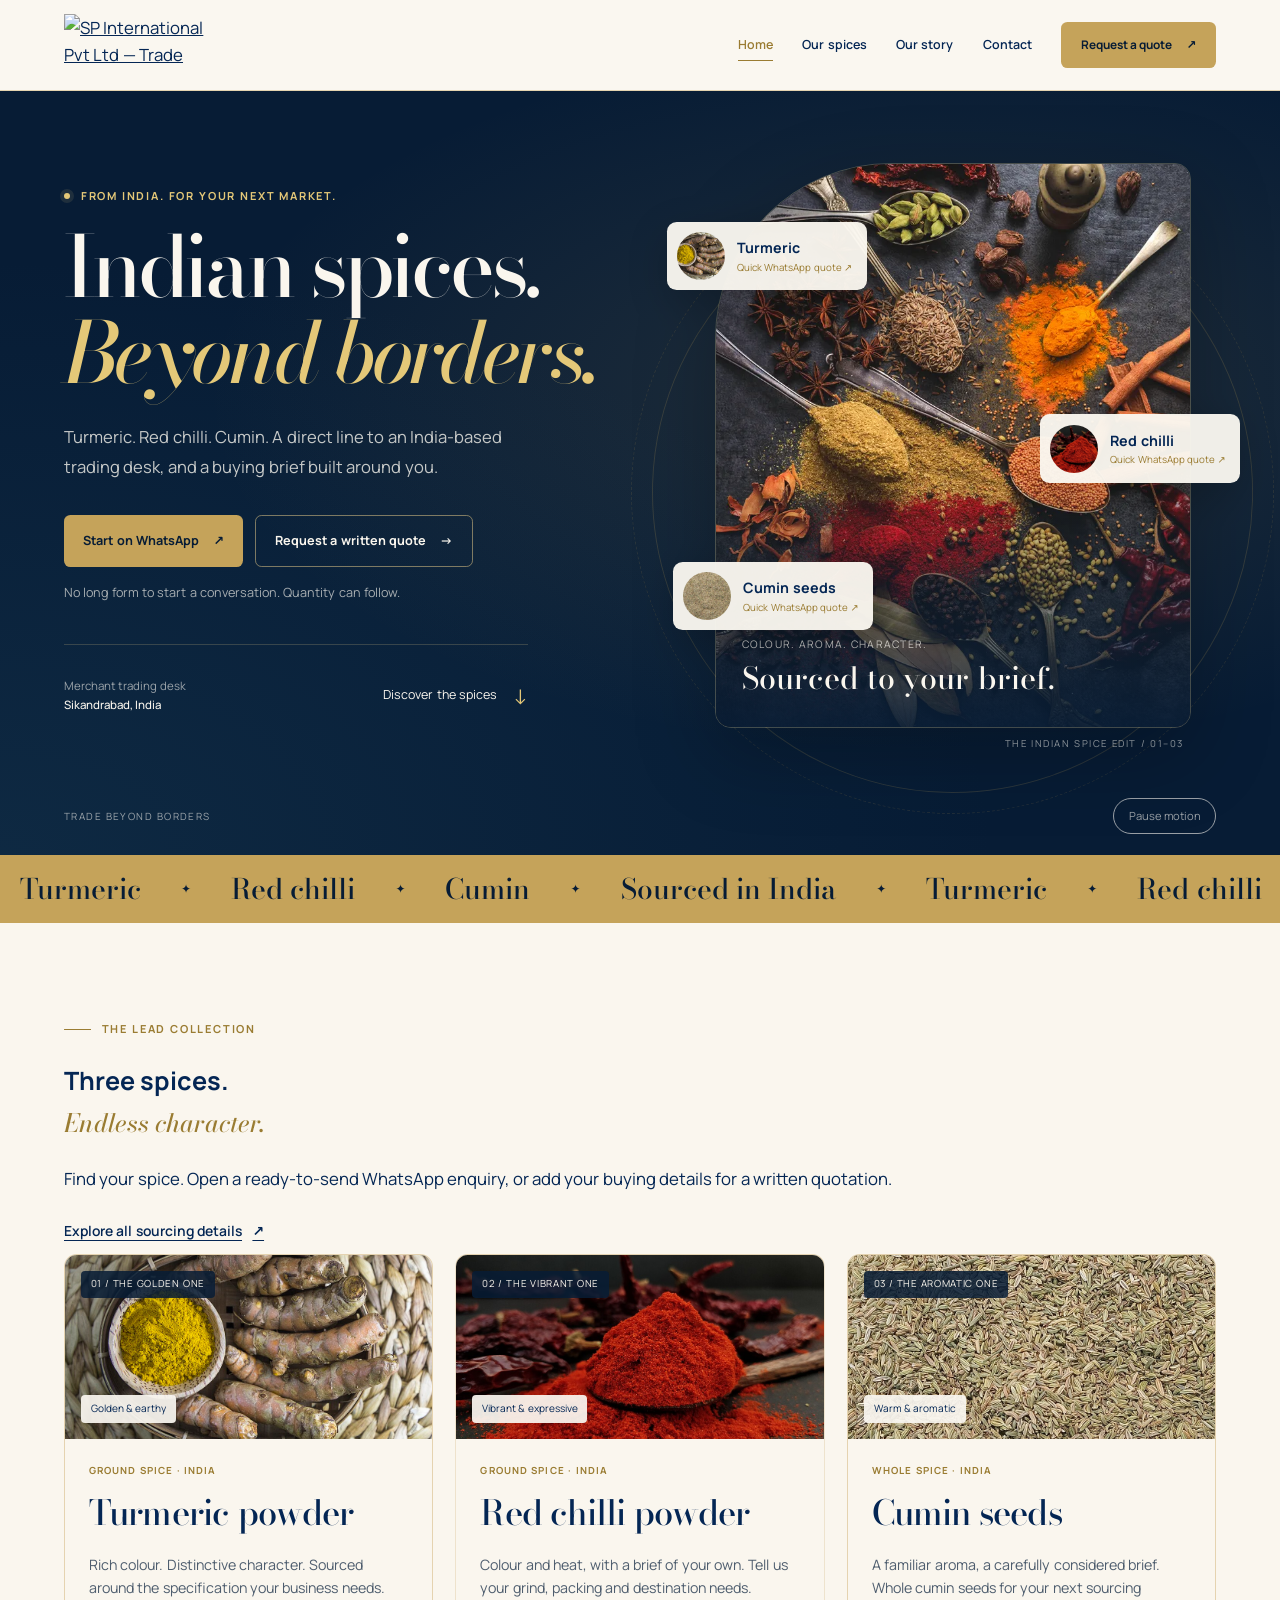
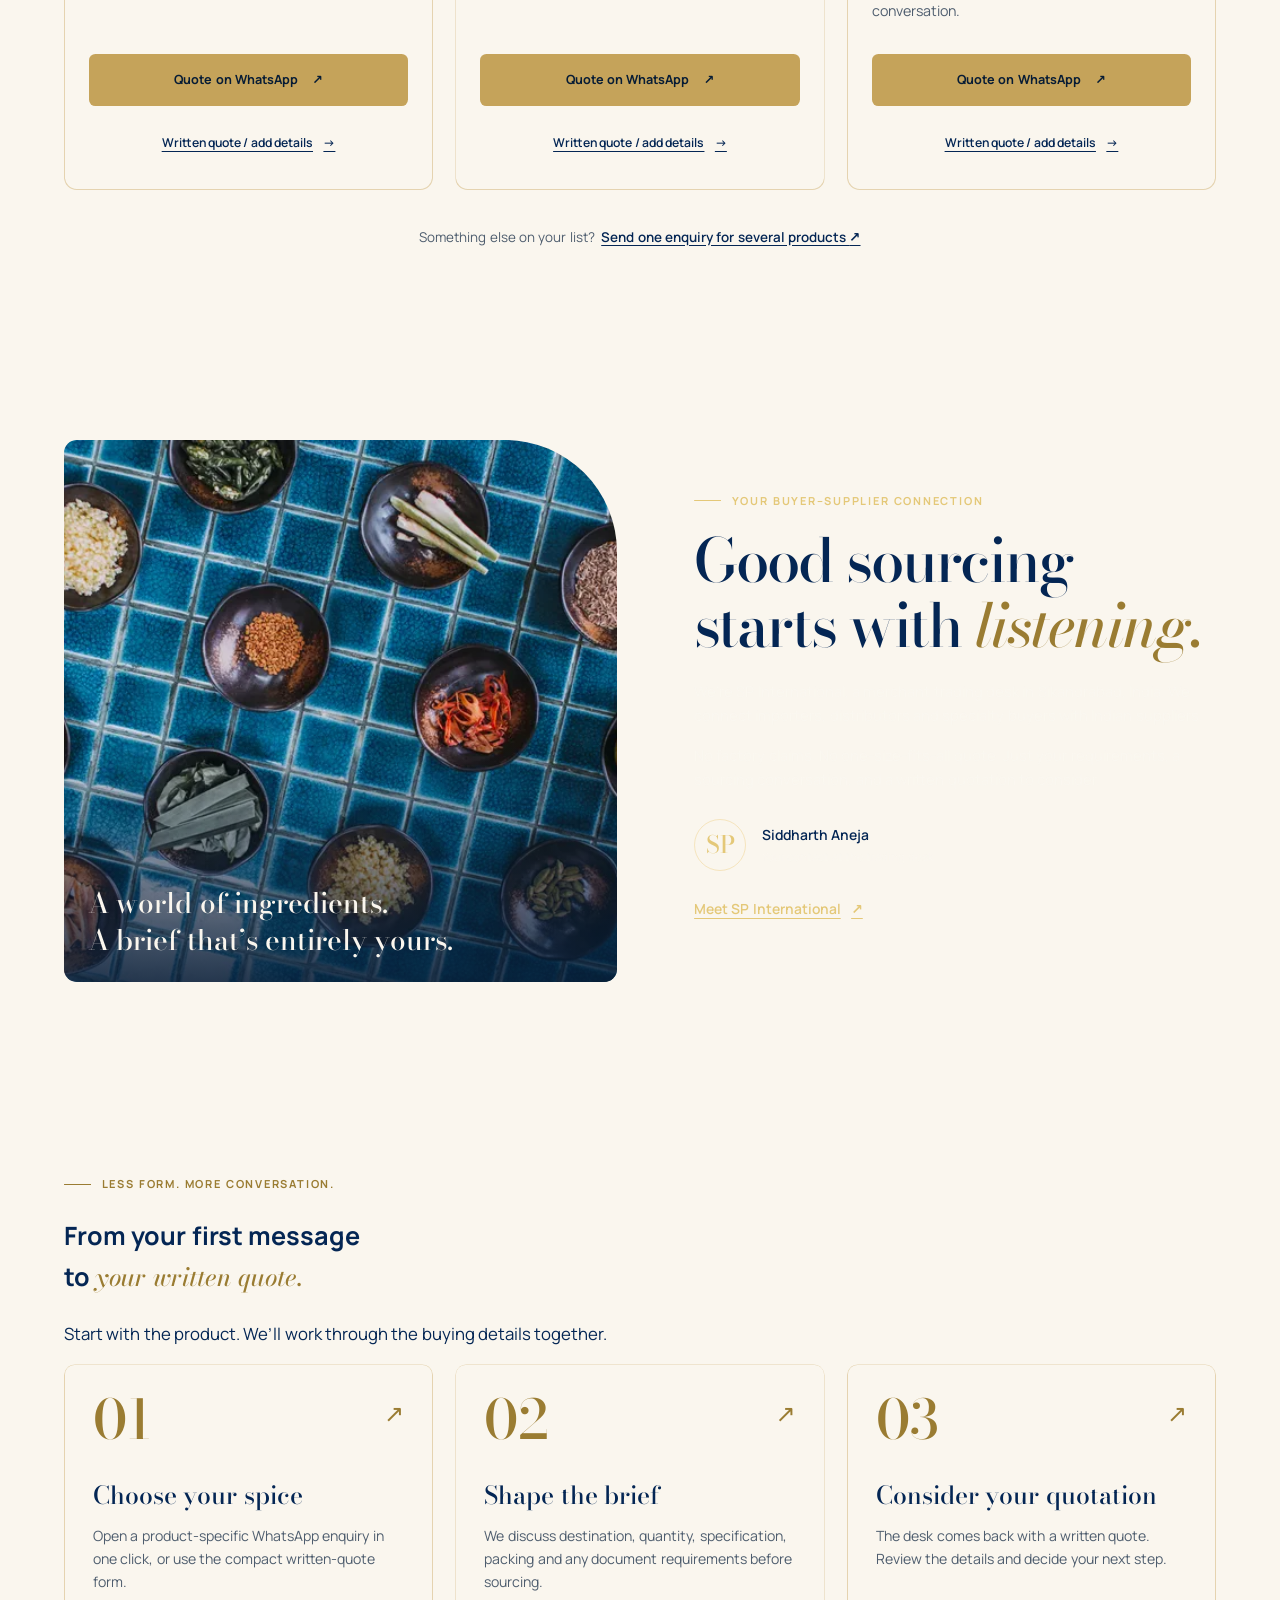
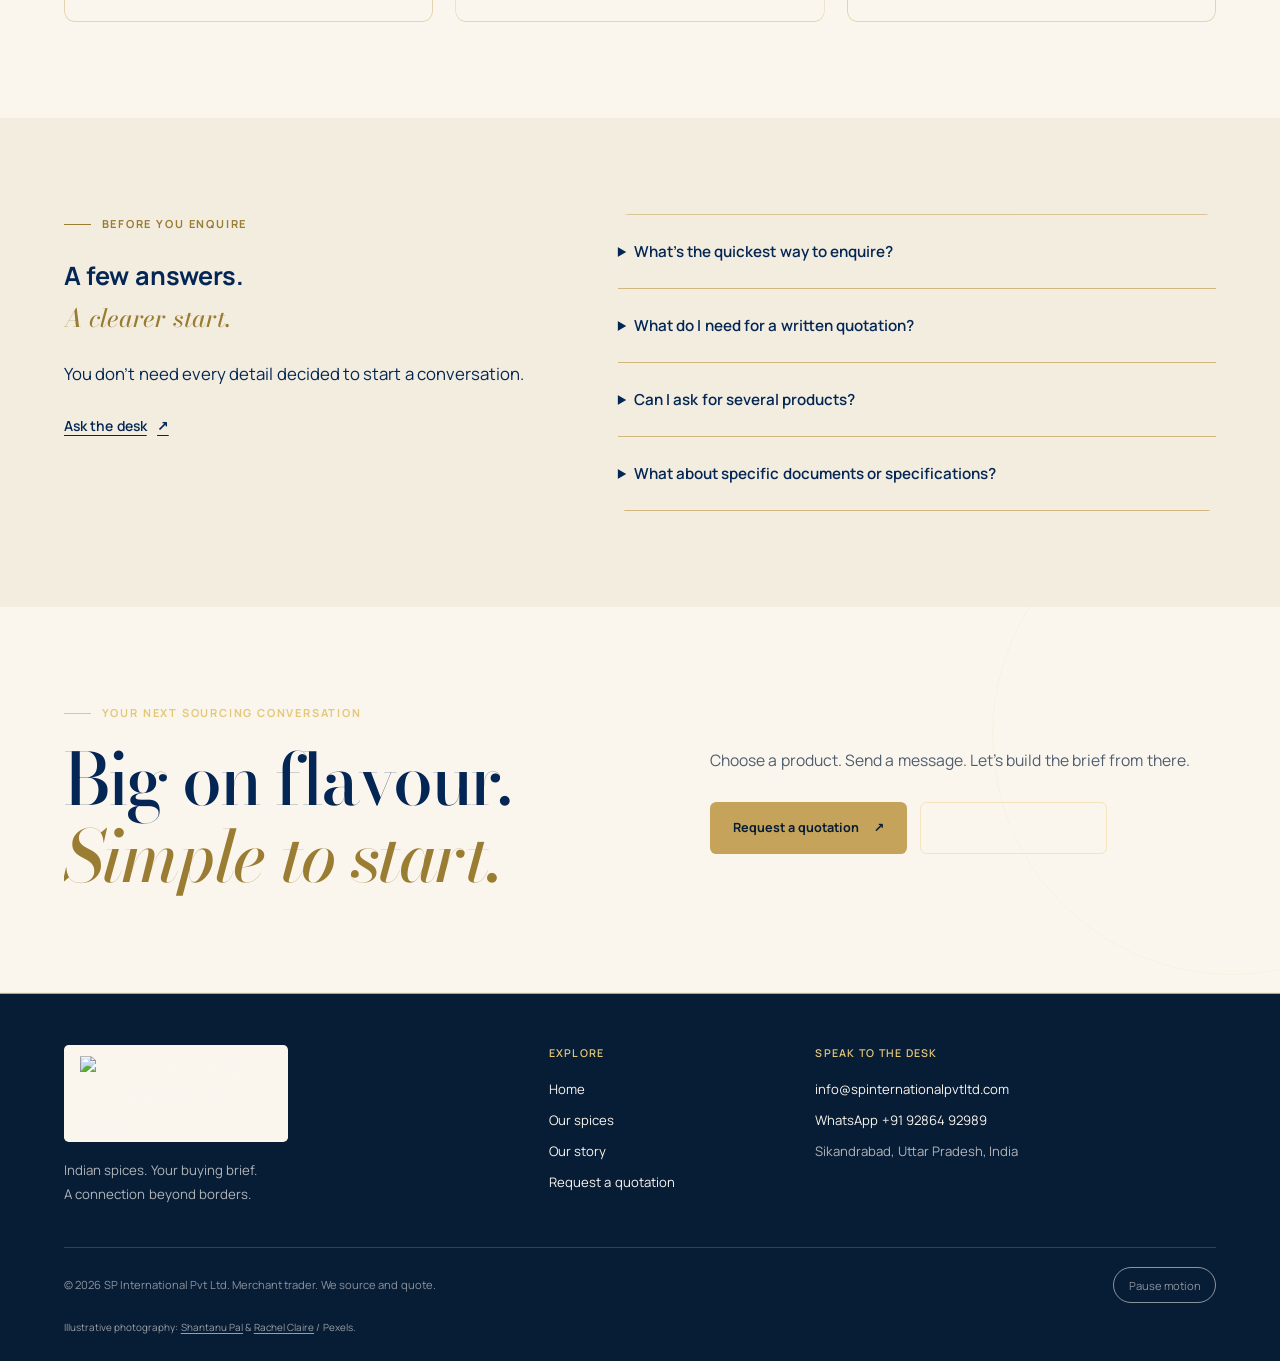
==== commit 33a18ac9: "D" ====
--- a/index.html
+++ b/index.html
@@ -3,14 +3,14 @@
 <head>
   <meta charset="utf-8">
   <meta name="viewport" content="width=device-width, initial-scale=1">
-  <title>SP International | Indian Turmeric, Red Chilli &amp; Cumin Supplier</title>
-  <meta name="description" content="Indian spice supplier for turmeric powder, red chilli, and cumin. Buyers worldwide. Quotes on request.">
+  <title>Indian Spice Supplier | Turmeric, Chilli &amp; Cumin Quotes — SP International</title>
+  <meta name="description" content="Source turmeric powder, red chilli powder and cumin seeds from India. Start a product-specific WhatsApp enquiry or request a quotation from SP International.">
   <meta name="theme-color" content="#042654">
   <link rel="icon" href="assets/favicon.png" type="image/png">
   <link rel="apple-touch-icon" href="assets/favicon-192.png">
   <link rel="canonical" href="https://spinternationalpvtltd.com/">
-  <meta property="og:title" content="SP International | Indian Turmeric, Red Chilli &amp; Cumin Supplier">
-  <meta property="og:description" content="Indian spice supplier for turmeric powder, red chilli, and cumin. Buyers worldwide. Quotes on request.">
+  <meta property="og:title" content="Indian spices. Beyond borders. — SP International">
+  <meta property="og:description" content="Turmeric, red chilli and cumin. An India-based trading desk, a buying brief built around you, and a simpler way to request your quotation.">
   <meta property="og:image" content="https://spinternationalpvtltd.com/assets/sp-whatsapp-profile-square.png">
   <meta property="og:url" content="https://spinternationalpvtltd.com/">
   <meta property="og:type" content="website">
@@ -27,8 +27,8 @@
     "logo": "https://spinternationalpvtltd.com/assets/logo-lockup.png",
     "name": "SP International Pvt Ltd",
     "slogan": "Trade Beyond Borders",
-    "description": "Indian spice supplier for turmeric powder, red chilli powder, and cumin. Quotes on request. Brass décor also available.",
-    "knowsAbout": ["Turmeric powder", "Red chilli powder", "Cumin", "Brass and art-metal décor"],
+    "description": "An India-based merchant trading desk sourcing turmeric powder, red chilli powder and cumin seeds to buyers' requirements. Quotes on request.",
+    "knowsAbout": ["Turmeric powder", "Red chilli powder", "Cumin seeds", "Brass and art-metal décor"],
     "email": "info@spinternationalpvtltd.com",
     "telephone": "+919286492989",
     "url": "https://spinternationalpvtltd.com/",
@@ -70,13 +70,13 @@
   </header>
 
   <main id="main">
-    <section class="page-hero home-hero">
-      <img class="orbit" src="assets/orbit.svg" alt="">
-      <div class="wrap">
-        <div class="hero-card">
-          <p class="motto-line"><span class="diamond"></span> Trade Beyond Borders <span class="diamond"></span></p>
-          <h1 class="display">Indian turmeric, red chilli, and cumin, sourced to your brief.</h1>
-          <p class="lede">We are a merchant trader — a buyer–seller bridge. We source to your brief, and we quote. We do not list stock or prices.</p>
+    <section class="home-hero" aria-labelledby="hero-title">
+      <div class="hero-glow" aria-hidden="true"></div>
+      <div class="wrap hero-layout">
+        <div class="hero-copy">
+          <p class="kicker light"><span class="status-dot" aria-hidden="true"></span> From India. For your next market.</p>
+          <h1 id="hero-title" class="display hero-title">Indian spices.<br><em>Beyond borders.</em></h1>
+          <p class="lede">Turmeric. Red chilli. Cumin. A direct line to an India-based trading desk, and a buying brief built around you.</p>
           <div class="btn-row">
             <a class="btn btn-gold" href="https://wa.me/919286492989?text=Hello%20SP%20International%2C%20I%20would%20like%20a%20spice%20quotation." rel="noopener">Start on WhatsApp <span aria-hidden="true">↗</span></a>
             <a class="btn btn-ghost" href="contact.html#quote-form">Request a written quote <span aria-hidden="true">→</span></a>
@@ -87,17 +87,14 @@
             <a class="discover-link" href="#products">Discover the spices <span aria-hidden="true">↓</span></a>
           </div>
         </div>
-      </div>
-    </section>
-
-    <section class="section">
-      <div class="wrap two-col uneven">
-        <div>
-          <p class="kicker">Who we are</p>
-          <h2 class="display" style="font-size: clamp(2rem, 4.5vw, 3.1rem);">A quiet desk between buyer and seller.</h2>
-          <div class="prose">
-            <p>SP International is an India-based spice supplier. We help importers, distributors, and specialty buyers source turmeric powder, red chilli powder, and cumin for buyers worldwide.</p>
-            <p>We do not run a factory. We do not list certificates we do not hold. We understand the brief, check the market, and come back with a quote.</p>
+        <div class="hero-scene">
+          <div class="hero-orbit" aria-hidden="true"></div>
+          <div class="hero-photo-frame" data-parallax="0.035">
+            <picture>
+              <source type="image/webp" srcset="assets/media/spice-hero-small.webp 720w, assets/media/spice-hero.webp 1200w" sizes="(min-width: 960px) 44vw, 85vw">
+              <img class="hero-photo" src="assets/media/spice-hero.jpg" srcset="assets/media/spice-hero-small.jpg 720w, assets/media/spice-hero.jpg 1200w" sizes="(min-width: 960px) 44vw, 85vw" alt="Turmeric, chilli powder, cumin and whole spices arranged on a dark surface" width="1200" height="1594" fetchpriority="high">
+            </picture>
+            <div class="hero-photo-caption"><span>Colour. Aroma. Character.</span><strong>Sourced to your brief.</strong></div>
           </div>
           <a class="floating-spice floating-turmeric" href="https://wa.me/919286492989?text=Hello%20SP%20International%2C%20I%20would%20like%20a%20quotation%20for%20turmeric%20powder.%20Please%20let%20me%20know%20which%20buying%20details%20you%20need." rel="noopener">
             <img src="assets/turmeric-powder.jpg" alt="" width="960" height="640">
@@ -113,7 +110,6 @@
           </a>
           <span class="scene-label" aria-hidden="true">The Indian spice edit / 01–03</span>
         </div>
-        <blockquote class="pull">We source and quote.</blockquote>
       </div>
       <div class="wrap hero-controls"><span>Trade Beyond Borders</span><button class="motion-toggle" type="button" data-motion-toggle aria-pressed="false" hidden>Pause motion</button></div>
     </section>
@@ -127,28 +123,13 @@
 
     <section class="section spice-showcase" id="products">
       <div class="wrap">
-        <div class="section-head">
-          <p class="kicker">Spices</p>
-          <h2>Three spices we lead with</h2>
-          <p>Ask for a quote on any of these. More spices are available on request.</p>
+        <div class="section-head split-head" data-reveal>
+          <div><p class="kicker">The lead collection</p><h2>Three spices.<br><em>Endless character.</em></h2></div>
+          <div><p>Find your spice. Open a ready-to-send WhatsApp enquiry, or add your buying details for a written quotation.</p><a class="text-link" href="products.html">Explore all sourcing details <span aria-hidden="true">↗</span></a></div>
         </div>
         <div class="card-grid cols-3">
-          <a class="product-card" href="products.html#turmeric">
-            <div class="visual">
-              <span class="index">01 — Spice</span>
-              <img src="assets/tex-turmeric.svg" alt="">
-            </div>
-            <div class="body">
-              <h3>Turmeric</h3>
-              <p>Turmeric powder sourced to your brief.</p>
-              <span class="more">Ask for a quote</span>
-            </div>
-          </a>
-          <a class="product-card" href="products.html#chilli">
-            <div class="visual">
-              <span class="index">02 — Spice</span>
-              <img src="assets/tex-chilli.svg" alt="">
-            </div>
+          <article class="product-card turmeric-card" data-reveal>
+            <div class="visual"><span class="index">01 / The golden one</span><img src="assets/turmeric-powder.jpg" alt="Turmeric powder with fresh turmeric roots" width="960" height="640" loading="lazy"><span class="spice-character">Golden &amp; earthy</span></div>
             <div class="body">
               <p class="product-eyebrow">Ground spice · India</p><h3>Turmeric powder</h3>
               <p>Rich colour. Distinctive character. Sourced around the specification your business needs.</p>
@@ -159,39 +140,39 @@
           <article class="product-card chilli-card" data-reveal>
             <div class="visual"><span class="index">02 / The vibrant one</span><img src="assets/red-chilli-powder.jpg" alt="Red chilli powder with dried red chillies" width="960" height="540" loading="lazy"><span class="spice-character">Vibrant &amp; expressive</span></div>
             <div class="body">
-              <h3>Cumin</h3>
-              <p>Cumin seeds sourced and quoted to specification.</p>
-              <span class="more">Ask for a quote</span>
+              <p class="product-eyebrow">Ground spice · India</p><h3>Red chilli powder</h3>
+              <p>Colour and heat, with a brief of your own. Tell us your grind, packing and destination needs.</p>
+              <a class="btn btn-gold" href="https://wa.me/919286492989?text=Hello%20SP%20International%2C%20I%20would%20like%20a%20quotation%20for%20red%20chilli%20powder.%20Please%20let%20me%20know%20which%20buying%20details%20you%20need." rel="noopener" aria-label="Request a red chilli powder quotation on WhatsApp">Quote on WhatsApp <span aria-hidden="true">↗</span></a>
+              <a class="text-link" href="contact.html?product=Red%20chilli%20powder#quote-form">Written quote / add details <span aria-hidden="true">→</span></a>
             </div>
           </article>
-        </div>
-        <p class="legal-note">Brass and art-metal décor is <a href="products.html#brass">also available</a>.</p>
-      </div>
-    </section>
-
-    <section class="section">
-      <div class="wrap">
-        <div class="section-head">
-          <p class="kicker">How we work</p>
-          <h2>Simple and clear</h2>
-          <p>No published prices. No stock counts. You tell us what you need; we source and quote.</p>
-        </div>
-        <div class="steps">
-          <article class="step">
-            <span class="num">01</span>
-            <h3>Brief</h3>
-            <p>Product, destination, and any notes. Quantity is optional at this stage.</p>
+          <article class="product-card cumin-card" data-reveal>
+            <div class="visual"><span class="index">03 / The aromatic one</span><img src="assets/cumin-seeds.jpg" alt="Close view of whole cumin seeds" width="960" height="960" loading="lazy"><span class="spice-character">Warm &amp; aromatic</span></div>
+            <div class="body">
+              <p class="product-eyebrow">Whole spice · India</p><h3>Cumin seeds</h3>
+              <p>A familiar aroma, a carefully considered brief. Whole cumin seeds for your next sourcing conversation.</p>
+              <a class="btn btn-gold" href="https://wa.me/919286492989?text=Hello%20SP%20International%2C%20I%20would%20like%20a%20quotation%20for%20cumin%20seeds.%20Please%20let%20me%20know%20which%20buying%20details%20you%20need." rel="noopener" aria-label="Request a cumin seeds quotation on WhatsApp">Quote on WhatsApp <span aria-hidden="true">↗</span></a>
+              <a class="text-link" href="contact.html?product=Cumin#quote-form">Written quote / add details <span aria-hidden="true">→</span></a>
+            </div>
           </article>
-          <article class="step">
-            <span class="num">02</span>
-            <h3>Source</h3>
-            <p>We check Indian suppliers against your brief and come back in writing.</p>
-          </article>
-          <article class="step">
-            <span class="num">03</span>
-            <h3>Quote</h3>
-            <p>You decide with a clear quote in hand.</p>
-          </article>
+        </div>
+        <p class="collection-note" data-reveal>Something else on your list? <a href="contact.html?product=More%20than%20one%20%2F%20mixed%20enquiry#quote-form">Send one enquiry for several products <span aria-hidden="true">↗</span></a></p>
+      </div>
+    </section>
+
+    <section class="section section-navy story-section">
+      <div class="wrap story-grid">
+        <div class="story-image" data-reveal>
+          <picture><source type="image/webp" srcset="assets/media/spice-collection-small.webp 720w, assets/media/spice-collection.webp 1400w" sizes="(min-width: 840px) 48vw, 90vw"><img src="assets/media/spice-collection.jpg" srcset="assets/media/spice-collection-small.jpg 720w, assets/media/spice-collection.jpg 1400w" sizes="(min-width: 840px) 48vw, 90vw" alt="Whole spices and aromatic ingredients in bowls on blue tiles" width="1400" height="933" loading="lazy"></picture>
+          <span class="image-note">A world of ingredients.<br>A brief that’s entirely yours.</span>
+        </div>
+        <div class="story-copy" data-reveal>
+          <p class="kicker light">Your buyer–supplier connection</p>
+          <h2 class="display">Good sourcing starts with <em>listening.</em></h2>
+          <p>We’re SP International, a merchant trading desk in Sikandrabad, India. We connect importers, distributors and specialty buyers with Indian suppliers.</p>
+          <p>No factory claims. No one-size-fits-all quote. Just your requirements, a sourcing conversation, and a written quotation to consider.</p>
+          <div class="desk-signature"><span class="signature-mark" aria-hidden="true">SP</span><span><strong>Siddharth Aneja</strong><small>Your contact at the trading desk</small></span></div>
+          <a class="text-link" href="about.html">Meet SP International <span aria-hidden="true">↗</span></a>
         </div>
       </div>
     </section>
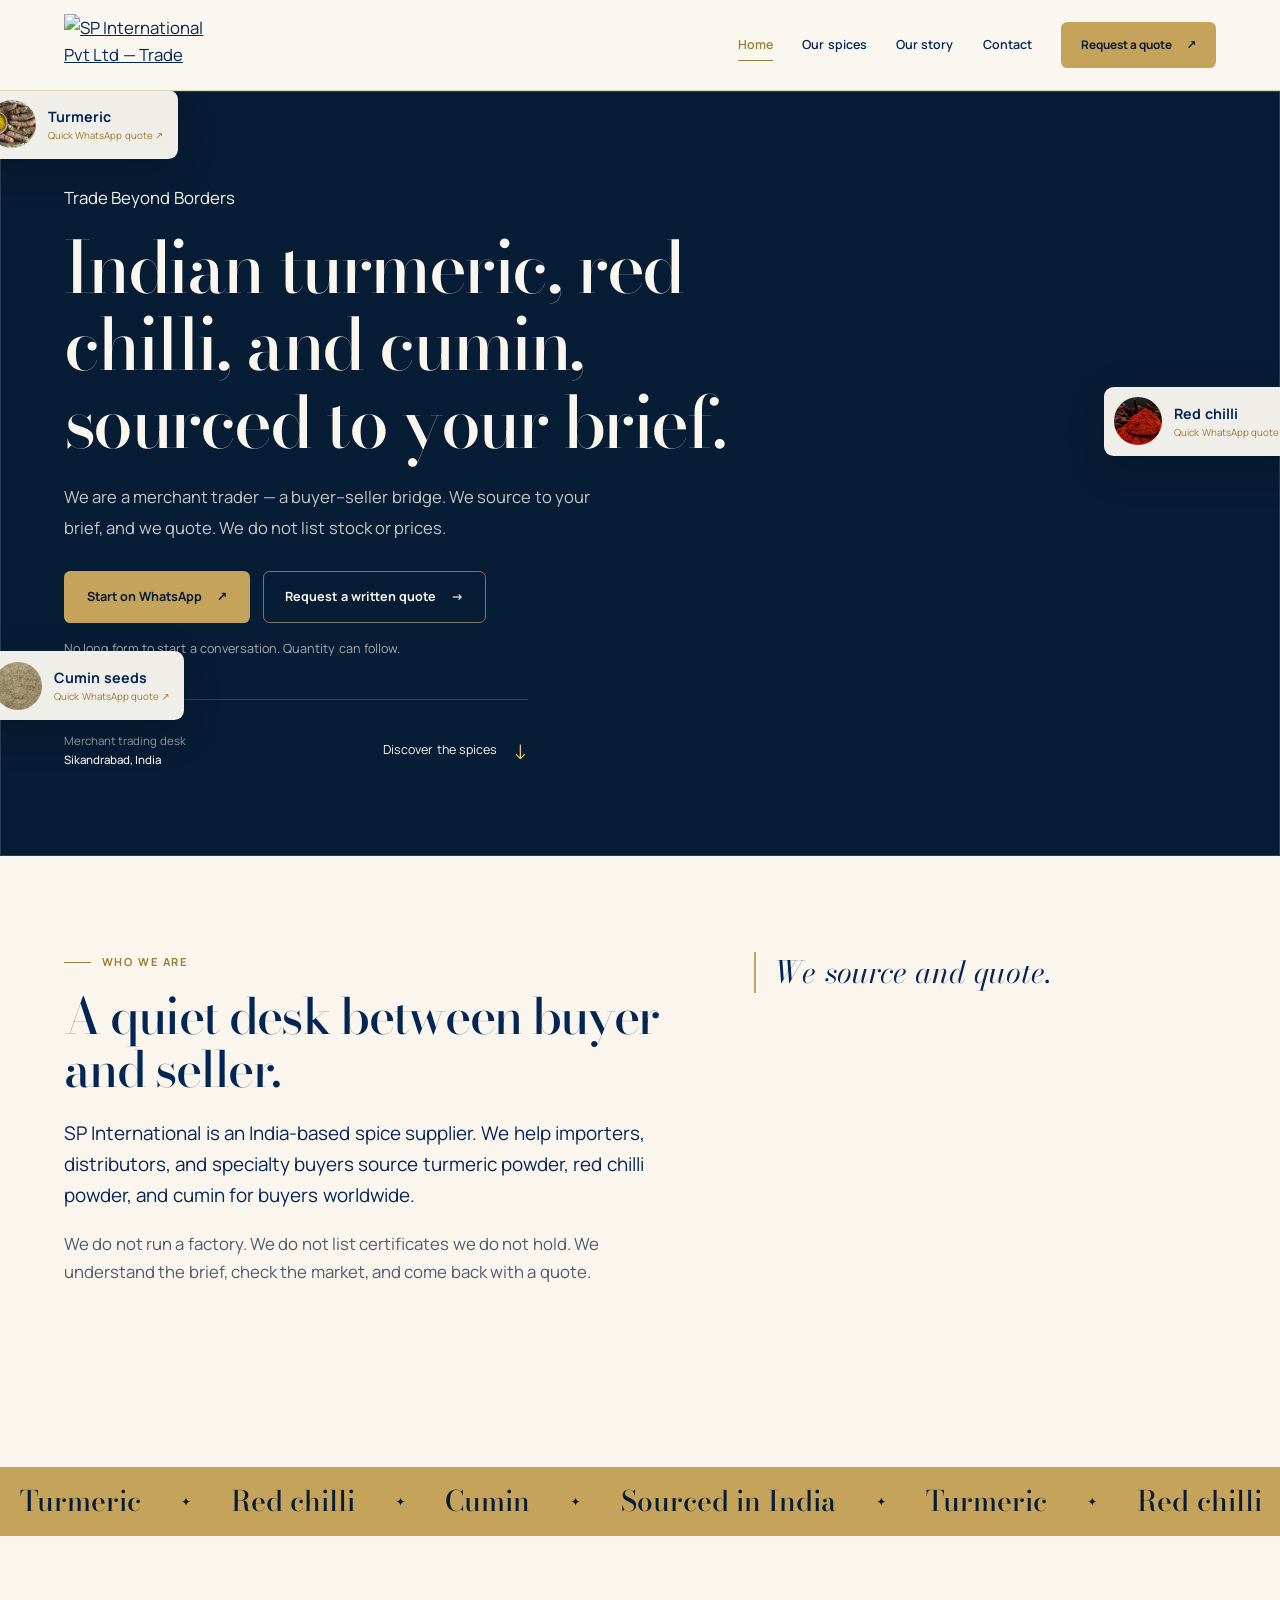
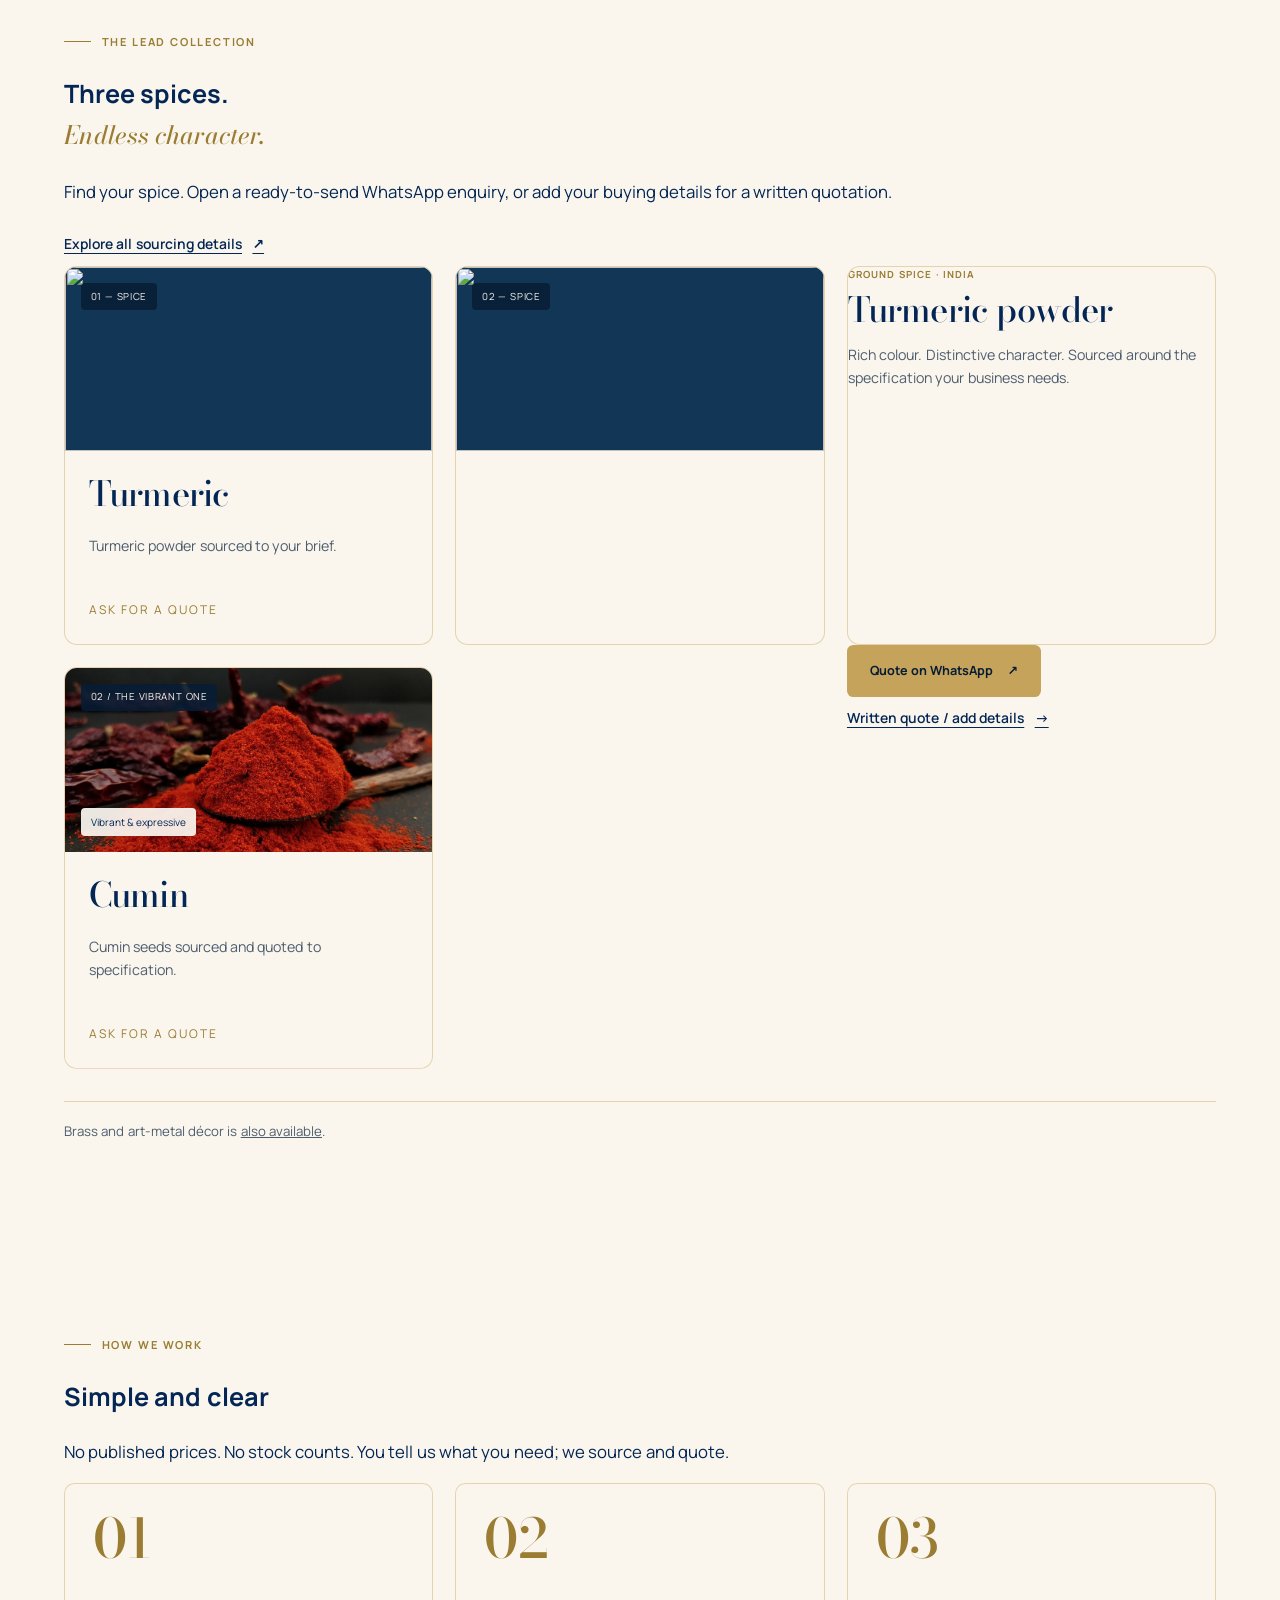
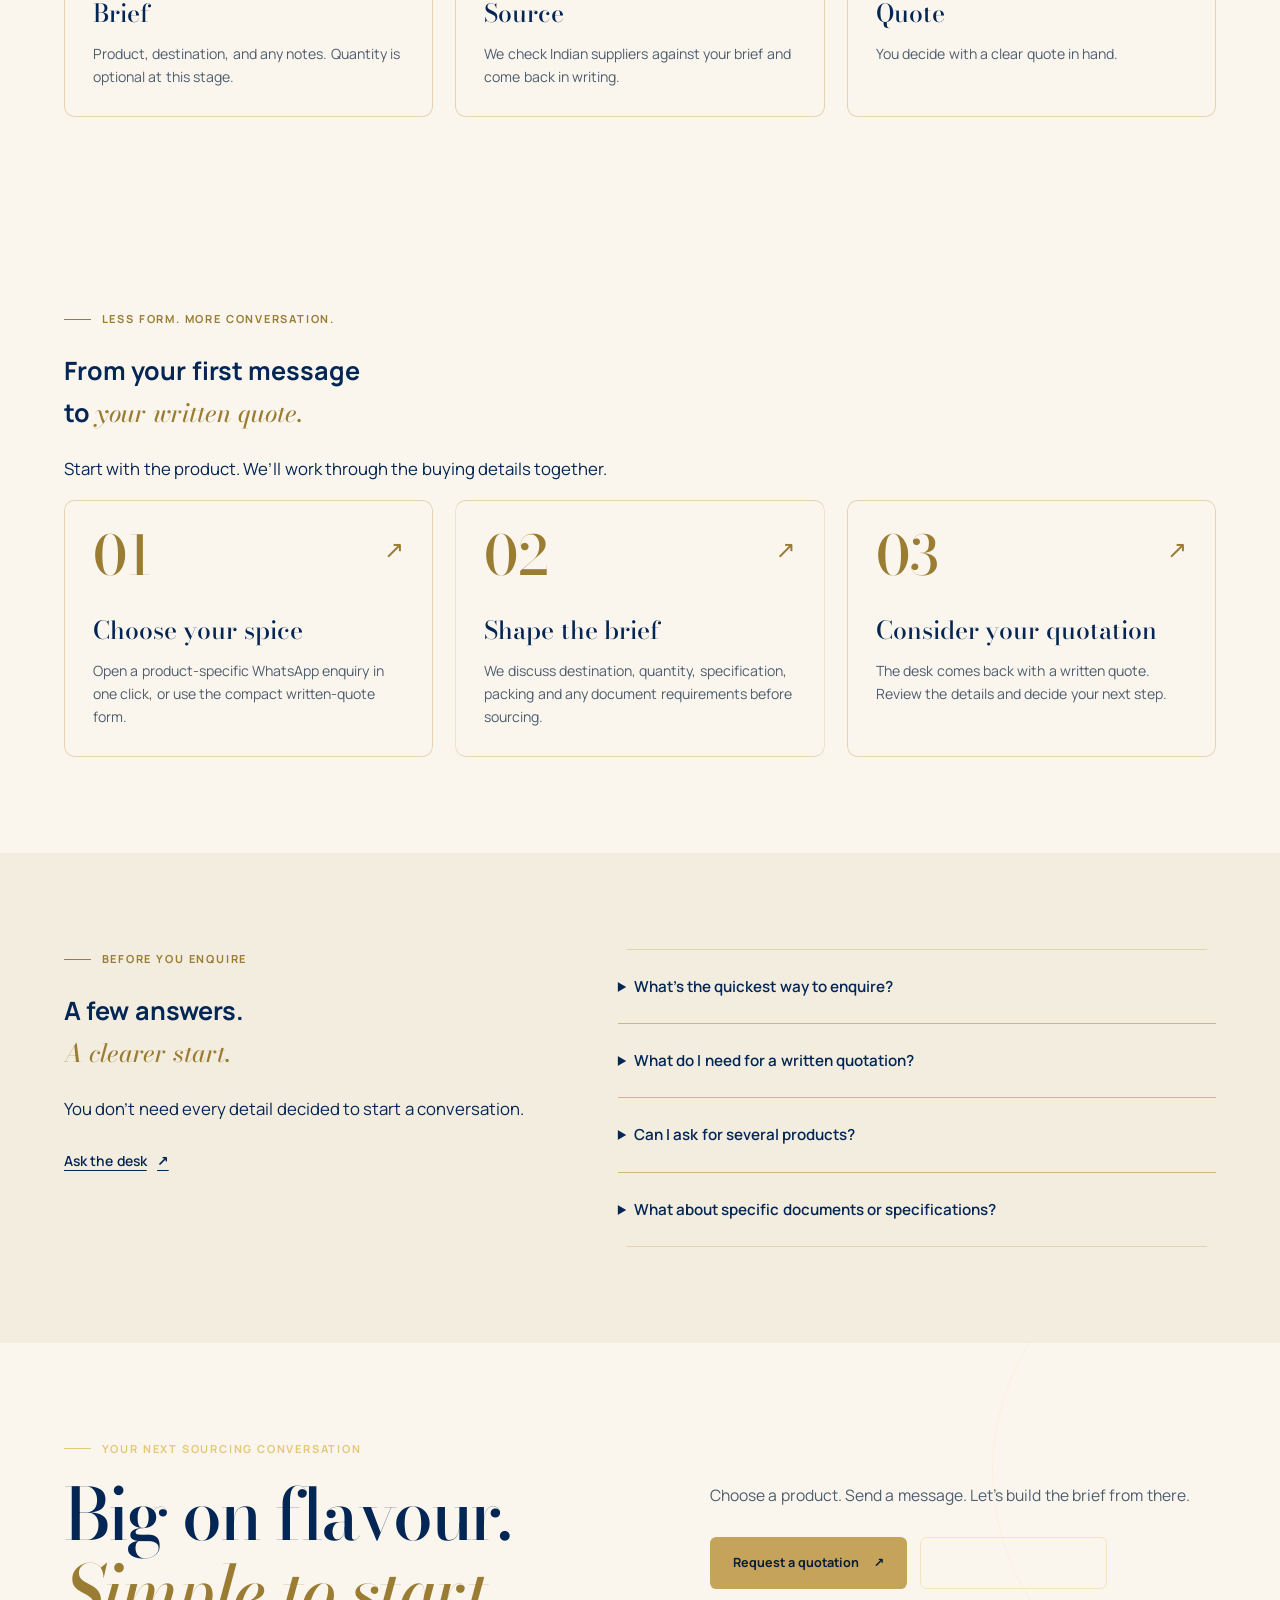
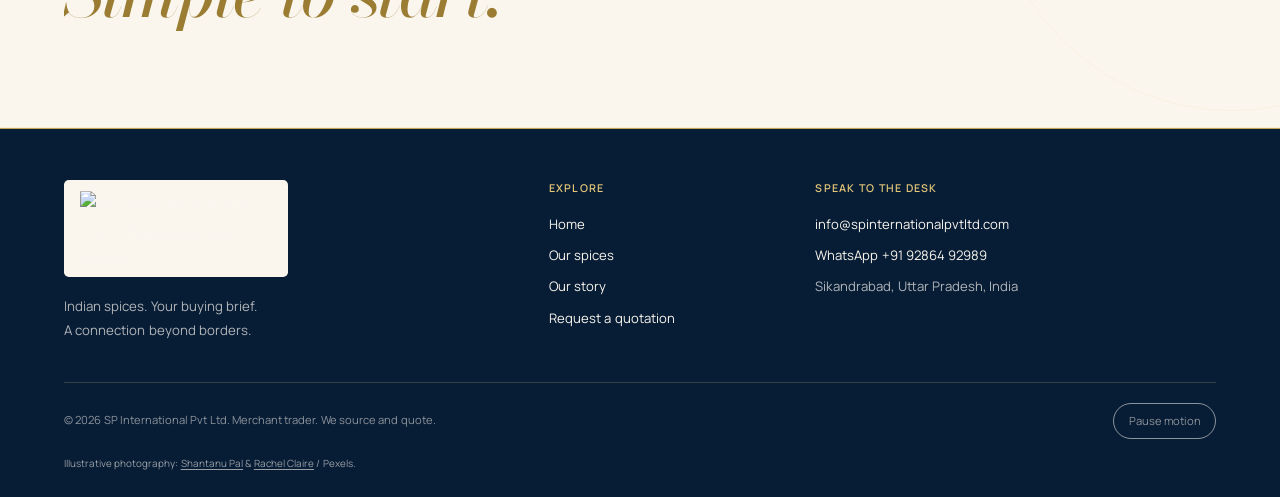
==== commit 3607bcb9: "Merge branch 'main' into main" ====
--- a/index.html
+++ b/index.html
@@ -3,14 +3,14 @@
 <head>
   <meta charset="utf-8">
   <meta name="viewport" content="width=device-width, initial-scale=1">
-  <title>Indian Spice Supplier | Turmeric, Chilli &amp; Cumin Quotes — SP International</title>
-  <meta name="description" content="Source turmeric powder, red chilli powder and cumin seeds from India. Start a product-specific WhatsApp enquiry or request a quotation from SP International.">
+  <title>SP International | Indian Turmeric, Red Chilli &amp; Cumin Supplier</title>
+  <meta name="description" content="Indian spice supplier for turmeric powder, red chilli, and cumin. Buyers worldwide. Quotes on request.">
   <meta name="theme-color" content="#042654">
   <link rel="icon" href="assets/favicon.png" type="image/png">
   <link rel="apple-touch-icon" href="assets/favicon-192.png">
   <link rel="canonical" href="https://spinternationalpvtltd.com/">
-  <meta property="og:title" content="Indian spices. Beyond borders. — SP International">
-  <meta property="og:description" content="Turmeric, red chilli and cumin. An India-based trading desk, a buying brief built around you, and a simpler way to request your quotation.">
+  <meta property="og:title" content="SP International | Indian Turmeric, Red Chilli &amp; Cumin Supplier">
+  <meta property="og:description" content="Indian spice supplier for turmeric powder, red chilli, and cumin. Buyers worldwide. Quotes on request.">
   <meta property="og:image" content="https://spinternationalpvtltd.com/assets/sp-whatsapp-profile-square.png">
   <meta property="og:url" content="https://spinternationalpvtltd.com/">
   <meta property="og:type" content="website">
@@ -27,8 +27,8 @@
     "logo": "https://spinternationalpvtltd.com/assets/logo-lockup.png",
     "name": "SP International Pvt Ltd",
     "slogan": "Trade Beyond Borders",
-    "description": "An India-based merchant trading desk sourcing turmeric powder, red chilli powder and cumin seeds to buyers' requirements. Quotes on request.",
-    "knowsAbout": ["Turmeric powder", "Red chilli powder", "Cumin seeds", "Brass and art-metal décor"],
+    "description": "Indian spice supplier for turmeric powder, red chilli powder, and cumin. Quotes on request. Brass décor also available.",
+    "knowsAbout": ["Turmeric powder", "Red chilli powder", "Cumin", "Brass and art-metal décor"],
     "email": "info@spinternationalpvtltd.com",
     "telephone": "+919286492989",
     "url": "https://spinternationalpvtltd.com/",
@@ -70,13 +70,13 @@
   </header>
 
   <main id="main">
-    <section class="home-hero" aria-labelledby="hero-title">
-      <div class="hero-glow" aria-hidden="true"></div>
-      <div class="wrap hero-layout">
-        <div class="hero-copy">
-          <p class="kicker light"><span class="status-dot" aria-hidden="true"></span> From India. For your next market.</p>
-          <h1 id="hero-title" class="display hero-title">Indian spices.<br><em>Beyond borders.</em></h1>
-          <p class="lede">Turmeric. Red chilli. Cumin. A direct line to an India-based trading desk, and a buying brief built around you.</p>
+    <section class="page-hero home-hero">
+      <img class="orbit" src="assets/orbit.svg" alt="">
+      <div class="wrap">
+        <div class="hero-card">
+          <p class="motto-line"><span class="diamond"></span> Trade Beyond Borders <span class="diamond"></span></p>
+          <h1 class="display">Indian turmeric, red chilli, and cumin, sourced to your brief.</h1>
+          <p class="lede">We are a merchant trader — a buyer–seller bridge. We source to your brief, and we quote. We do not list stock or prices.</p>
           <div class="btn-row">
             <a class="btn btn-gold" href="https://wa.me/919286492989?text=Hello%20SP%20International%2C%20I%20would%20like%20a%20spice%20quotation." rel="noopener">Start on WhatsApp <span aria-hidden="true">↗</span></a>
             <a class="btn btn-ghost" href="contact.html#quote-form">Request a written quote <span aria-hidden="true">→</span></a>
@@ -87,14 +87,17 @@
             <a class="discover-link" href="#products">Discover the spices <span aria-hidden="true">↓</span></a>
           </div>
         </div>
-        <div class="hero-scene">
-          <div class="hero-orbit" aria-hidden="true"></div>
-          <div class="hero-photo-frame" data-parallax="0.035">
-            <picture>
-              <source type="image/webp" srcset="assets/media/spice-hero-small.webp 720w, assets/media/spice-hero.webp 1200w" sizes="(min-width: 960px) 44vw, 85vw">
-              <img class="hero-photo" src="assets/media/spice-hero.jpg" srcset="assets/media/spice-hero-small.jpg 720w, assets/media/spice-hero.jpg 1200w" sizes="(min-width: 960px) 44vw, 85vw" alt="Turmeric, chilli powder, cumin and whole spices arranged on a dark surface" width="1200" height="1594" fetchpriority="high">
-            </picture>
-            <div class="hero-photo-caption"><span>Colour. Aroma. Character.</span><strong>Sourced to your brief.</strong></div>
+      </div>
+    </section>
+
+    <section class="section">
+      <div class="wrap two-col uneven">
+        <div>
+          <p class="kicker">Who we are</p>
+          <h2 class="display" style="font-size: clamp(2rem, 4.5vw, 3.1rem);">A quiet desk between buyer and seller.</h2>
+          <div class="prose">
+            <p>SP International is an India-based spice supplier. We help importers, distributors, and specialty buyers source turmeric powder, red chilli powder, and cumin for buyers worldwide.</p>
+            <p>We do not run a factory. We do not list certificates we do not hold. We understand the brief, check the market, and come back with a quote.</p>
           </div>
           <a class="floating-spice floating-turmeric" href="https://wa.me/919286492989?text=Hello%20SP%20International%2C%20I%20would%20like%20a%20quotation%20for%20turmeric%20powder.%20Please%20let%20me%20know%20which%20buying%20details%20you%20need." rel="noopener">
             <img src="assets/turmeric-powder.jpg" alt="" width="960" height="640">
@@ -110,6 +113,7 @@
           </a>
           <span class="scene-label" aria-hidden="true">The Indian spice edit / 01–03</span>
         </div>
+        <blockquote class="pull">We source and quote.</blockquote>
       </div>
       <div class="wrap hero-controls"><span>Trade Beyond Borders</span><button class="motion-toggle" type="button" data-motion-toggle aria-pressed="false" hidden>Pause motion</button></div>
     </section>
@@ -128,8 +132,22 @@
           <div><p>Find your spice. Open a ready-to-send WhatsApp enquiry, or add your buying details for a written quotation.</p><a class="text-link" href="products.html">Explore all sourcing details <span aria-hidden="true">↗</span></a></div>
         </div>
         <div class="card-grid cols-3">
-          <article class="product-card turmeric-card" data-reveal>
-            <div class="visual"><span class="index">01 / The golden one</span><img src="assets/turmeric-powder.jpg" alt="Turmeric powder with fresh turmeric roots" width="960" height="640" loading="lazy"><span class="spice-character">Golden &amp; earthy</span></div>
+          <a class="product-card" href="products.html#turmeric">
+            <div class="visual">
+              <span class="index">01 — Spice</span>
+              <img src="assets/tex-turmeric.svg" alt="">
+            </div>
+            <div class="body">
+              <h3>Turmeric</h3>
+              <p>Turmeric powder sourced to your brief.</p>
+              <span class="more">Ask for a quote</span>
+            </div>
+          </a>
+          <a class="product-card" href="products.html#chilli">
+            <div class="visual">
+              <span class="index">02 — Spice</span>
+              <img src="assets/tex-chilli.svg" alt="">
+            </div>
             <div class="body">
               <p class="product-eyebrow">Ground spice · India</p><h3>Turmeric powder</h3>
               <p>Rich colour. Distinctive character. Sourced around the specification your business needs.</p>
@@ -140,39 +158,39 @@
           <article class="product-card chilli-card" data-reveal>
             <div class="visual"><span class="index">02 / The vibrant one</span><img src="assets/red-chilli-powder.jpg" alt="Red chilli powder with dried red chillies" width="960" height="540" loading="lazy"><span class="spice-character">Vibrant &amp; expressive</span></div>
             <div class="body">
-              <p class="product-eyebrow">Ground spice · India</p><h3>Red chilli powder</h3>
-              <p>Colour and heat, with a brief of your own. Tell us your grind, packing and destination needs.</p>
-              <a class="btn btn-gold" href="https://wa.me/919286492989?text=Hello%20SP%20International%2C%20I%20would%20like%20a%20quotation%20for%20red%20chilli%20powder.%20Please%20let%20me%20know%20which%20buying%20details%20you%20need." rel="noopener" aria-label="Request a red chilli powder quotation on WhatsApp">Quote on WhatsApp <span aria-hidden="true">↗</span></a>
-              <a class="text-link" href="contact.html?product=Red%20chilli%20powder#quote-form">Written quote / add details <span aria-hidden="true">→</span></a>
-            </div>
-          </article>
-          <article class="product-card cumin-card" data-reveal>
-            <div class="visual"><span class="index">03 / The aromatic one</span><img src="assets/cumin-seeds.jpg" alt="Close view of whole cumin seeds" width="960" height="960" loading="lazy"><span class="spice-character">Warm &amp; aromatic</span></div>
-            <div class="body">
-              <p class="product-eyebrow">Whole spice · India</p><h3>Cumin seeds</h3>
-              <p>A familiar aroma, a carefully considered brief. Whole cumin seeds for your next sourcing conversation.</p>
-              <a class="btn btn-gold" href="https://wa.me/919286492989?text=Hello%20SP%20International%2C%20I%20would%20like%20a%20quotation%20for%20cumin%20seeds.%20Please%20let%20me%20know%20which%20buying%20details%20you%20need." rel="noopener" aria-label="Request a cumin seeds quotation on WhatsApp">Quote on WhatsApp <span aria-hidden="true">↗</span></a>
-              <a class="text-link" href="contact.html?product=Cumin#quote-form">Written quote / add details <span aria-hidden="true">→</span></a>
-            </div>
-          </article>
-        </div>
-        <p class="collection-note" data-reveal>Something else on your list? <a href="contact.html?product=More%20than%20one%20%2F%20mixed%20enquiry#quote-form">Send one enquiry for several products <span aria-hidden="true">↗</span></a></p>
-      </div>
-    </section>
-
-    <section class="section section-navy story-section">
-      <div class="wrap story-grid">
-        <div class="story-image" data-reveal>
-          <picture><source type="image/webp" srcset="assets/media/spice-collection-small.webp 720w, assets/media/spice-collection.webp 1400w" sizes="(min-width: 840px) 48vw, 90vw"><img src="assets/media/spice-collection.jpg" srcset="assets/media/spice-collection-small.jpg 720w, assets/media/spice-collection.jpg 1400w" sizes="(min-width: 840px) 48vw, 90vw" alt="Whole spices and aromatic ingredients in bowls on blue tiles" width="1400" height="933" loading="lazy"></picture>
-          <span class="image-note">A world of ingredients.<br>A brief that’s entirely yours.</span>
-        </div>
-        <div class="story-copy" data-reveal>
-          <p class="kicker light">Your buyer–supplier connection</p>
-          <h2 class="display">Good sourcing starts with <em>listening.</em></h2>
-          <p>We’re SP International, a merchant trading desk in Sikandrabad, India. We connect importers, distributors and specialty buyers with Indian suppliers.</p>
-          <p>No factory claims. No one-size-fits-all quote. Just your requirements, a sourcing conversation, and a written quotation to consider.</p>
-          <div class="desk-signature"><span class="signature-mark" aria-hidden="true">SP</span><span><strong>Siddharth Aneja</strong><small>Your contact at the trading desk</small></span></div>
-          <a class="text-link" href="about.html">Meet SP International <span aria-hidden="true">↗</span></a>
+              <h3>Cumin</h3>
+              <p>Cumin seeds sourced and quoted to specification.</p>
+              <span class="more">Ask for a quote</span>
+            </div>
+          </article>
+        </div>
+        <p class="legal-note">Brass and art-metal décor is <a href="products.html#brass">also available</a>.</p>
+      </div>
+    </section>
+
+    <section class="section">
+      <div class="wrap">
+        <div class="section-head">
+          <p class="kicker">How we work</p>
+          <h2>Simple and clear</h2>
+          <p>No published prices. No stock counts. You tell us what you need; we source and quote.</p>
+        </div>
+        <div class="steps">
+          <article class="step">
+            <span class="num">01</span>
+            <h3>Brief</h3>
+            <p>Product, destination, and any notes. Quantity is optional at this stage.</p>
+          </article>
+          <article class="step">
+            <span class="num">02</span>
+            <h3>Source</h3>
+            <p>We check Indian suppliers against your brief and come back in writing.</p>
+          </article>
+          <article class="step">
+            <span class="num">03</span>
+            <h3>Quote</h3>
+            <p>You decide with a clear quote in hand.</p>
+          </article>
         </div>
       </div>
     </section>
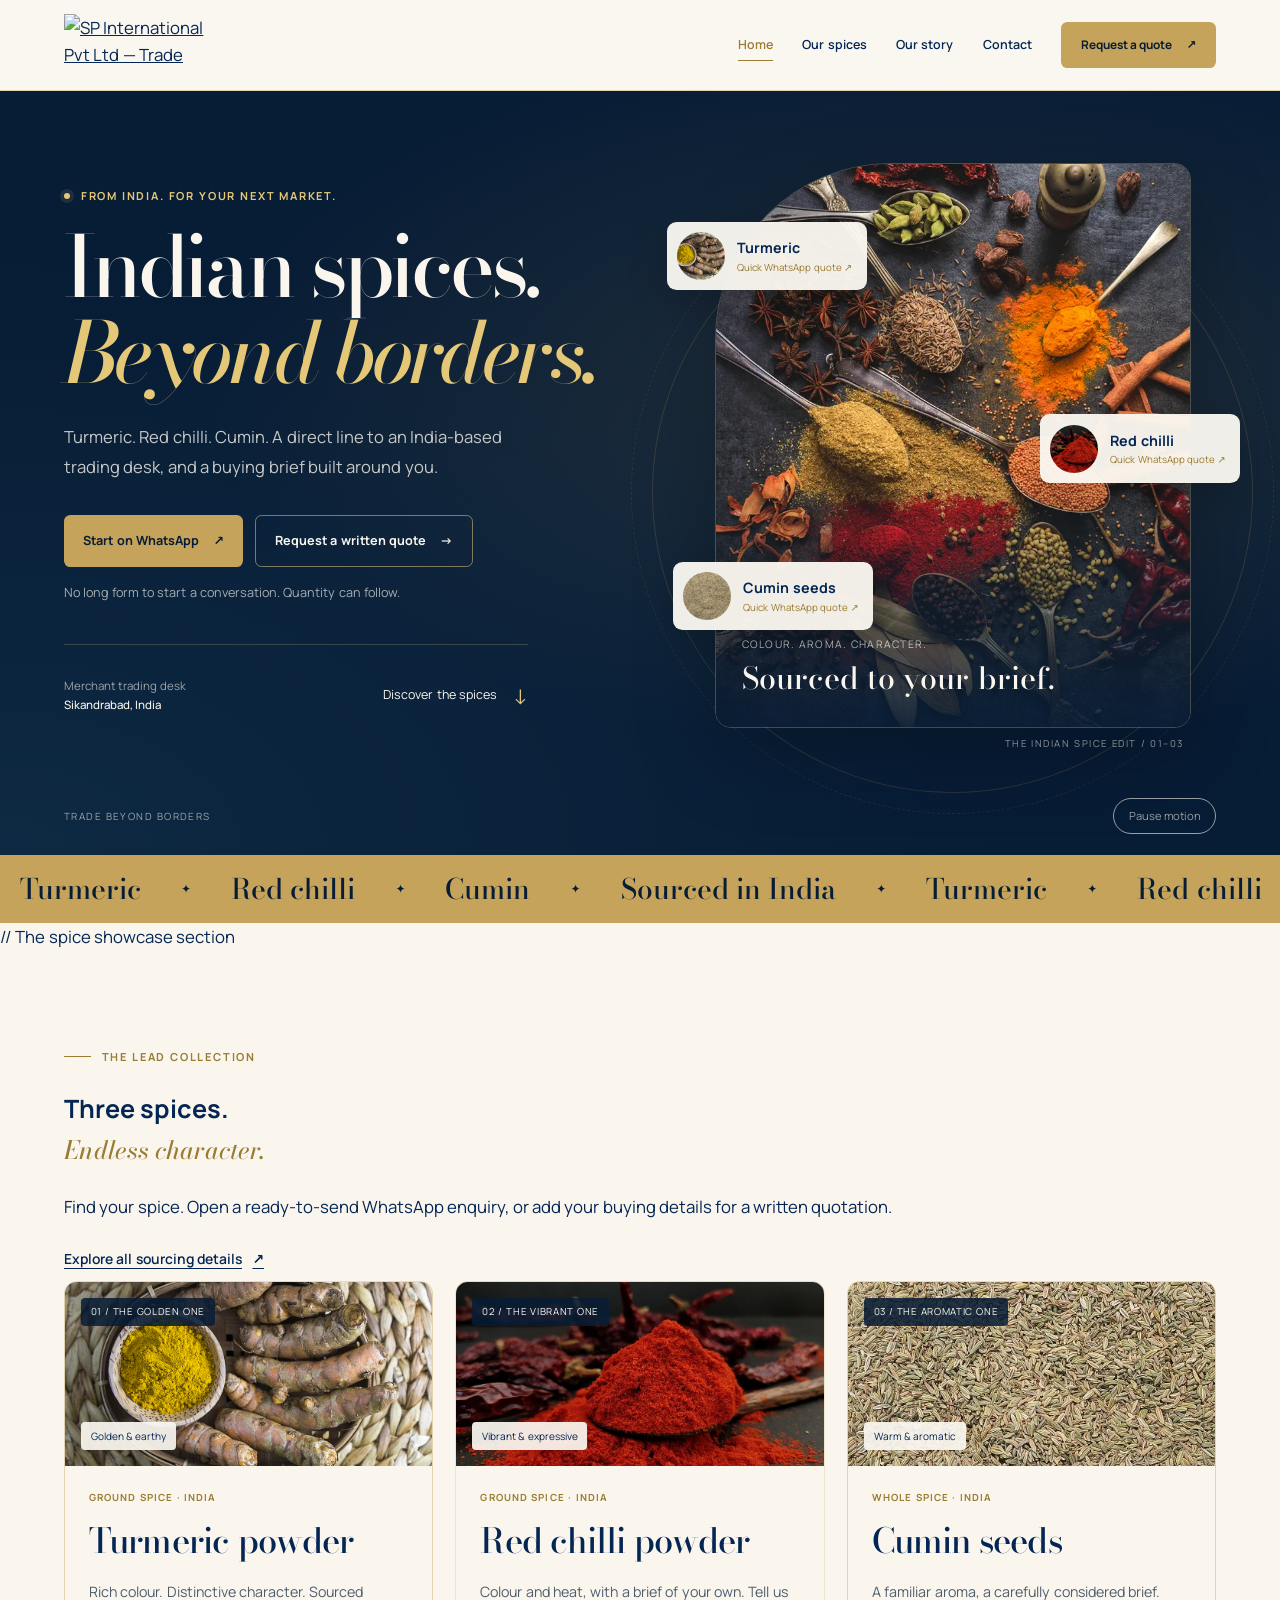
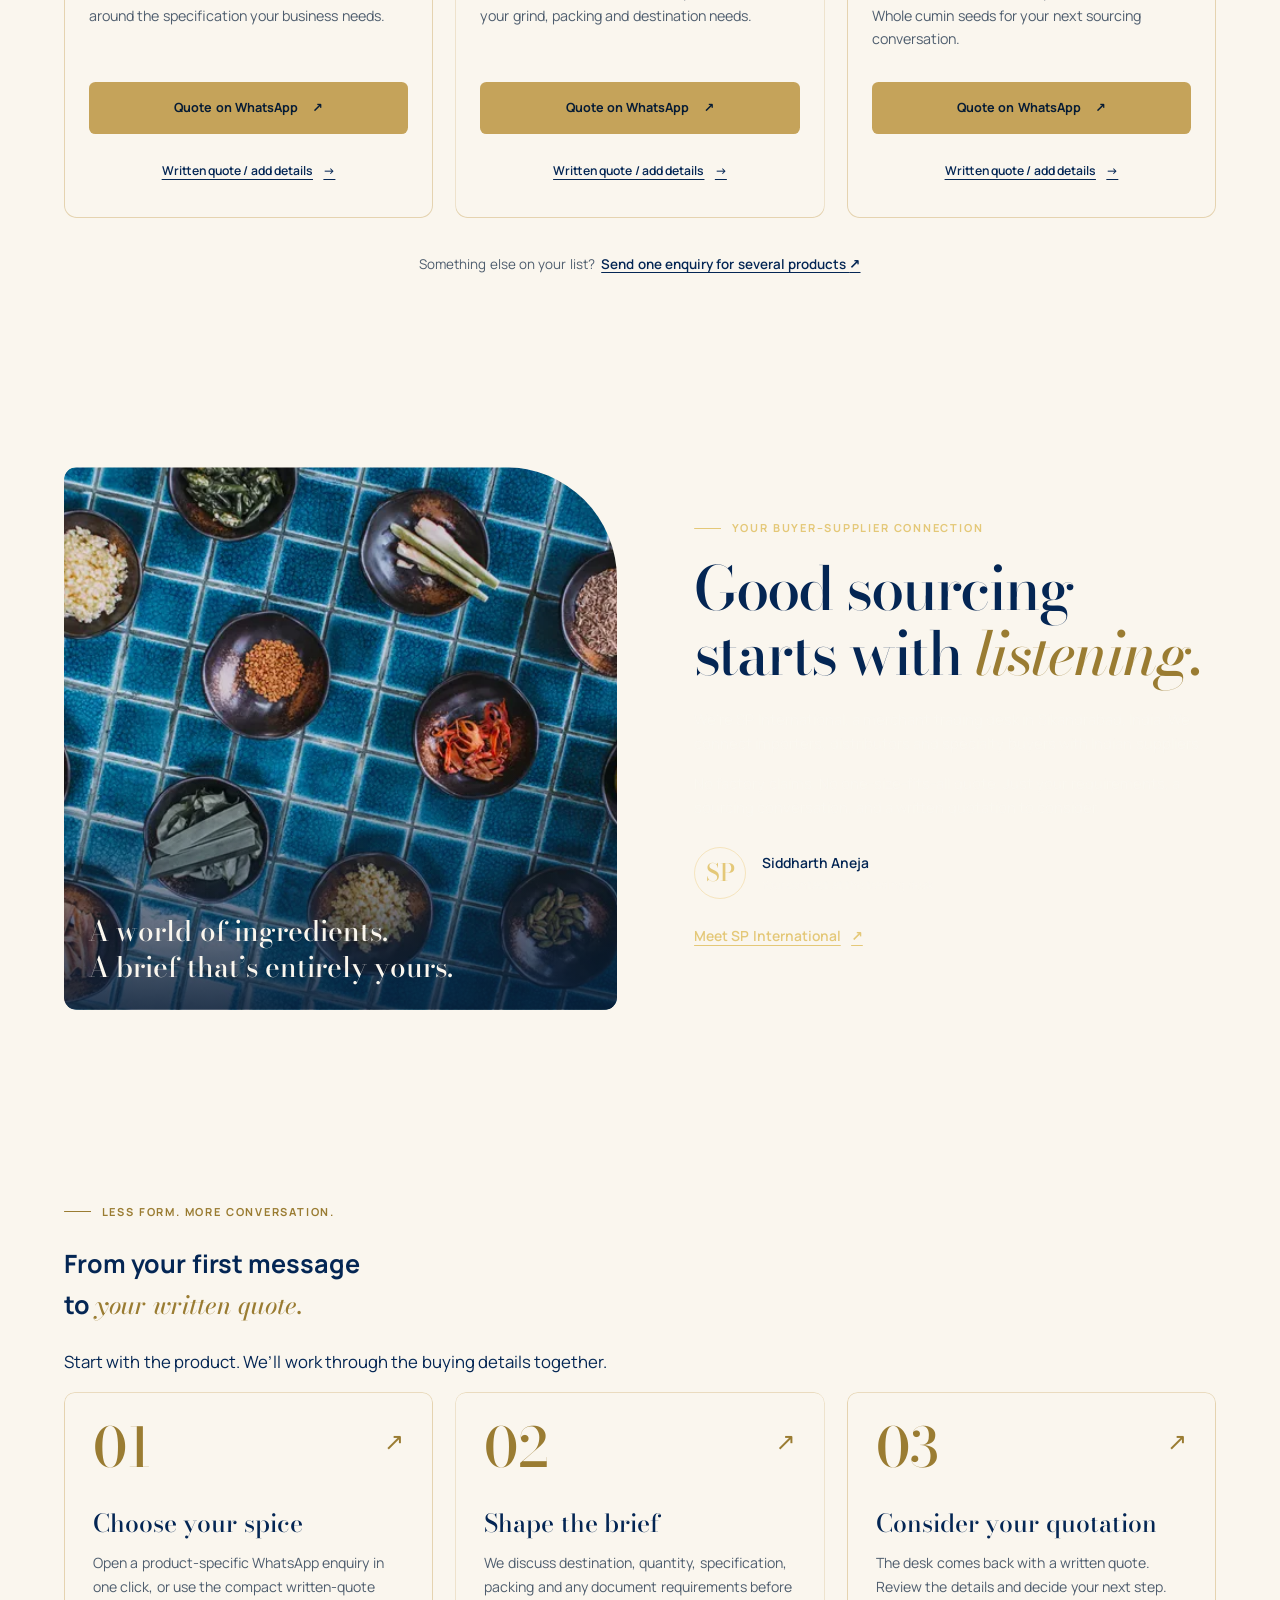
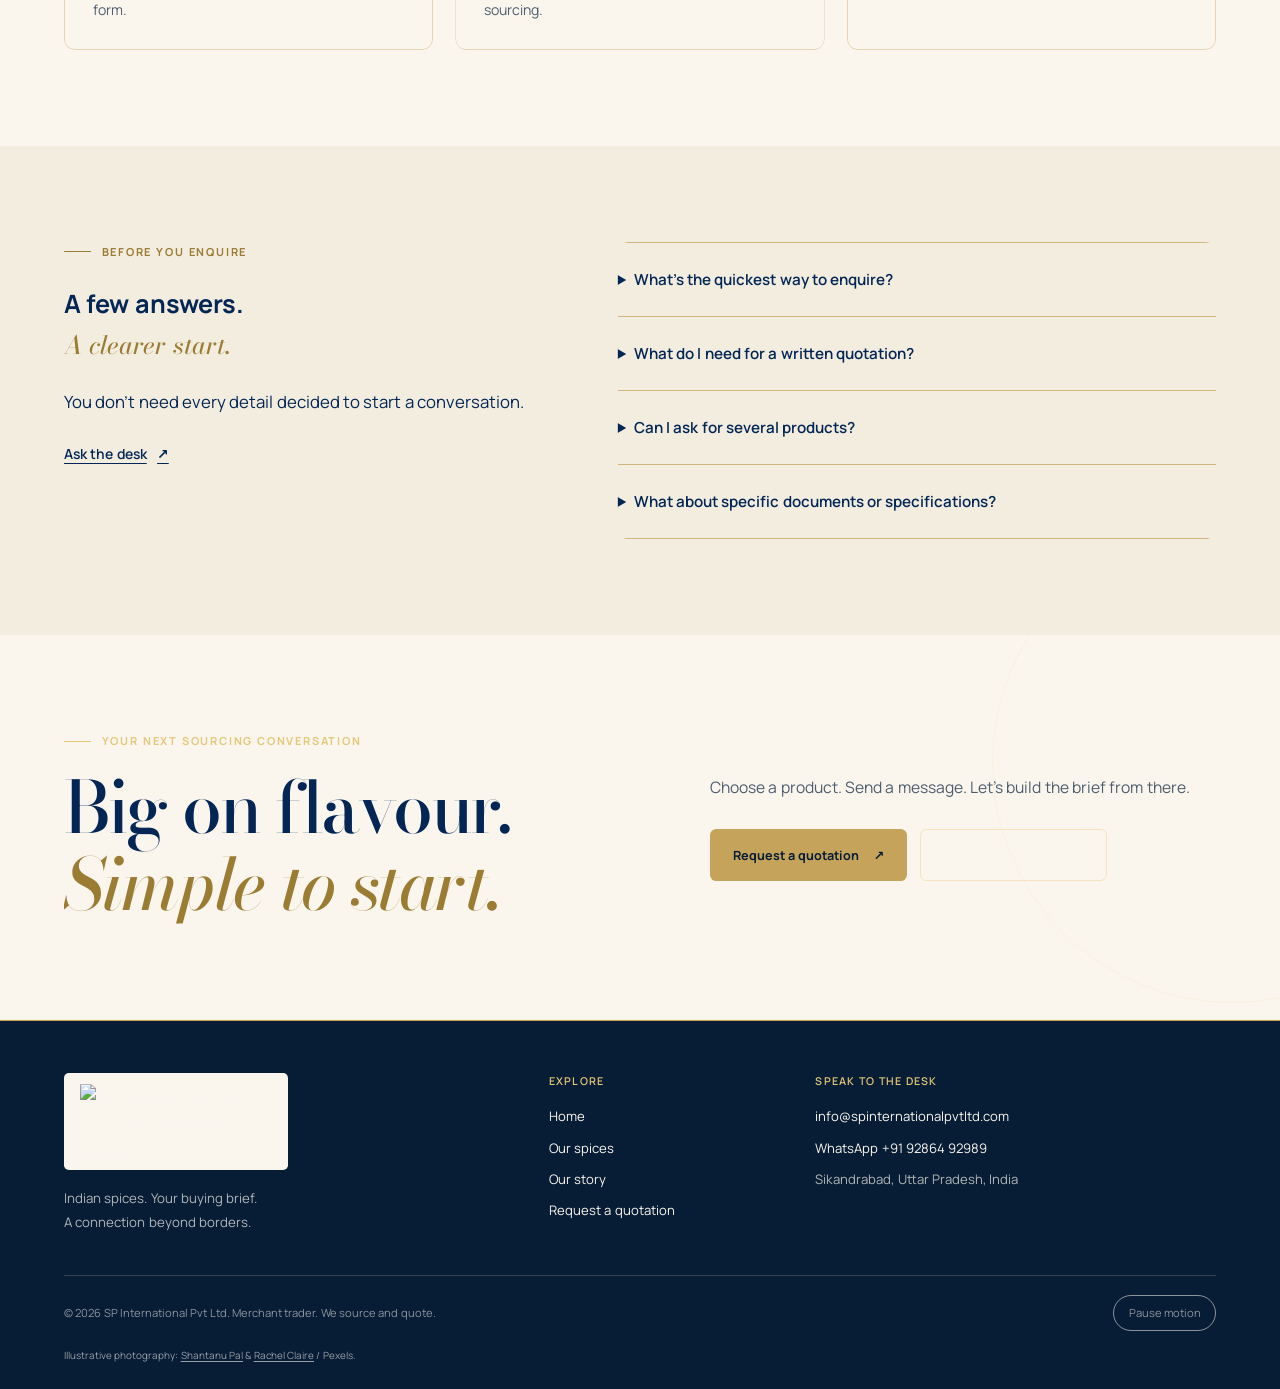
==== commit 781d63fb: "D" ====
--- a/index.html
+++ b/index.html
@@ -3,14 +3,14 @@
 <head>
   <meta charset="utf-8">
   <meta name="viewport" content="width=device-width, initial-scale=1">
-  <title>SP International | Indian Turmeric, Red Chilli &amp; Cumin Supplier</title>
-  <meta name="description" content="Indian spice supplier for turmeric powder, red chilli, and cumin. Buyers worldwide. Quotes on request.">
+  <title>Indian Spice Supplier | Turmeric, Chilli &amp; Cumin Quotes — SP International</title>
+  <meta name="description" content="Source turmeric powder, red chilli powder and cumin seeds from India. Start a product-specific WhatsApp enquiry or request a quotation from SP International.">
   <meta name="theme-color" content="#042654">
   <link rel="icon" href="assets/favicon.png" type="image/png">
   <link rel="apple-touch-icon" href="assets/favicon-192.png">
   <link rel="canonical" href="https://spinternationalpvtltd.com/">
-  <meta property="og:title" content="SP International | Indian Turmeric, Red Chilli &amp; Cumin Supplier">
-  <meta property="og:description" content="Indian spice supplier for turmeric powder, red chilli, and cumin. Buyers worldwide. Quotes on request.">
+  <meta property="og:title" content="Indian spices. Beyond borders. — SP International">
+  <meta property="og:description" content="Turmeric, red chilli and cumin. An India-based trading desk, a buying brief built around you, and a simpler way to request your quotation.">
   <meta property="og:image" content="https://spinternationalpvtltd.com/assets/sp-whatsapp-profile-square.png">
   <meta property="og:url" content="https://spinternationalpvtltd.com/">
   <meta property="og:type" content="website">
@@ -27,8 +27,8 @@
     "logo": "https://spinternationalpvtltd.com/assets/logo-lockup.png",
     "name": "SP International Pvt Ltd",
     "slogan": "Trade Beyond Borders",
-    "description": "Indian spice supplier for turmeric powder, red chilli powder, and cumin. Quotes on request. Brass décor also available.",
-    "knowsAbout": ["Turmeric powder", "Red chilli powder", "Cumin", "Brass and art-metal décor"],
+    "description": "An India-based merchant trading desk sourcing turmeric powder, red chilli powder and cumin seeds to buyers' requirements. Quotes on request.",
+    "knowsAbout": ["Turmeric powder", "Red chilli powder", "Cumin seeds", "Brass and art-metal décor"],
     "email": "info@spinternationalpvtltd.com",
     "telephone": "+919286492989",
     "url": "https://spinternationalpvtltd.com/",
@@ -70,13 +70,13 @@
   </header>
 
   <main id="main">
-    <section class="page-hero home-hero">
-      <img class="orbit" src="assets/orbit.svg" alt="">
-      <div class="wrap">
-        <div class="hero-card">
-          <p class="motto-line"><span class="diamond"></span> Trade Beyond Borders <span class="diamond"></span></p>
-          <h1 class="display">Indian turmeric, red chilli, and cumin, sourced to your brief.</h1>
-          <p class="lede">We are a merchant trader — a buyer–seller bridge. We source to your brief, and we quote. We do not list stock or prices.</p>
+    <section class="home-hero" aria-labelledby="hero-title">
+      <div class="hero-glow" aria-hidden="true"></div>
+      <div class="wrap hero-layout">
+        <div class="hero-copy">
+          <p class="kicker light"><span class="status-dot" aria-hidden="true"></span> From India. For your next market.</p>
+          <h1 id="hero-title" class="display hero-title">Indian spices.<br><em>Beyond borders.</em></h1>
+          <p class="lede">Turmeric. Red chilli. Cumin. A direct line to an India-based trading desk, and a buying brief built around you.</p>
           <div class="btn-row">
             <a class="btn btn-gold" href="https://wa.me/919286492989?text=Hello%20SP%20International%2C%20I%20would%20like%20a%20spice%20quotation." rel="noopener">Start on WhatsApp <span aria-hidden="true">↗</span></a>
             <a class="btn btn-ghost" href="contact.html#quote-form">Request a written quote <span aria-hidden="true">→</span></a>
@@ -87,17 +87,14 @@
             <a class="discover-link" href="#products">Discover the spices <span aria-hidden="true">↓</span></a>
           </div>
         </div>
-      </div>
-    </section>
-
-    <section class="section">
-      <div class="wrap two-col uneven">
-        <div>
-          <p class="kicker">Who we are</p>
-          <h2 class="display" style="font-size: clamp(2rem, 4.5vw, 3.1rem);">A quiet desk between buyer and seller.</h2>
-          <div class="prose">
-            <p>SP International is an India-based spice supplier. We help importers, distributors, and specialty buyers source turmeric powder, red chilli powder, and cumin for buyers worldwide.</p>
-            <p>We do not run a factory. We do not list certificates we do not hold. We understand the brief, check the market, and come back with a quote.</p>
+        <div class="hero-scene">
+          <div class="hero-orbit" aria-hidden="true"></div>
+          <div class="hero-photo-frame" data-parallax="0.035">
+            <picture>
+              <source type="image/webp" srcset="assets/media/spice-hero-small.webp 720w, assets/media/spice-hero.webp 1200w" sizes="(min-width: 960px) 44vw, 85vw">
+              <img class="hero-photo" src="assets/media/spice-hero.jpg" srcset="assets/media/spice-hero-small.jpg 720w, assets/media/spice-hero.jpg 1200w" sizes="(min-width: 960px) 44vw, 85vw" alt="Turmeric, chilli powder, cumin and whole spices arranged on a dark surface" width="1200" height="1594" fetchpriority="high">
+            </picture>
+            <div class="hero-photo-caption"><span>Colour. Aroma. Character.</span><strong>Sourced to your brief.</strong></div>
           </div>
           <a class="floating-spice floating-turmeric" href="https://wa.me/919286492989?text=Hello%20SP%20International%2C%20I%20would%20like%20a%20quotation%20for%20turmeric%20powder.%20Please%20let%20me%20know%20which%20buying%20details%20you%20need." rel="noopener">
             <img src="assets/turmeric-powder.jpg" alt="" width="960" height="640">
@@ -113,7 +110,6 @@
           </a>
           <span class="scene-label" aria-hidden="true">The Indian spice edit / 01–03</span>
         </div>
-        <blockquote class="pull">We source and quote.</blockquote>
       </div>
       <div class="wrap hero-controls"><span>Trade Beyond Borders</span><button class="motion-toggle" type="button" data-motion-toggle aria-pressed="false" hidden>Pause motion</button></div>
     </section>
@@ -124,6 +120,8 @@
         <div class="marquee-group"><span>Turmeric</span><i>✦</i><span>Red chilli</span><i>✦</i><span>Cumin</span><i>✦</i><span>Sourced in India</span><i>✦</i></div>
       </div>
     </div>
+
+    // The spice showcase section
 
     <section class="section spice-showcase" id="products">
       <div class="wrap">
@@ -132,22 +130,8 @@
           <div><p>Find your spice. Open a ready-to-send WhatsApp enquiry, or add your buying details for a written quotation.</p><a class="text-link" href="products.html">Explore all sourcing details <span aria-hidden="true">↗</span></a></div>
         </div>
         <div class="card-grid cols-3">
-          <a class="product-card" href="products.html#turmeric">
-            <div class="visual">
-              <span class="index">01 — Spice</span>
-              <img src="assets/tex-turmeric.svg" alt="">
-            </div>
-            <div class="body">
-              <h3>Turmeric</h3>
-              <p>Turmeric powder sourced to your brief.</p>
-              <span class="more">Ask for a quote</span>
-            </div>
-          </a>
-          <a class="product-card" href="products.html#chilli">
-            <div class="visual">
-              <span class="index">02 — Spice</span>
-              <img src="assets/tex-chilli.svg" alt="">
-            </div>
+          <article class="product-card turmeric-card" data-reveal>
+            <div class="visual"><span class="index">01 / The golden one</span><img src="assets/turmeric-powder.jpg" alt="Turmeric powder with fresh turmeric roots" width="960" height="640" loading="lazy"><span class="spice-character">Golden &amp; earthy</span></div>
             <div class="body">
               <p class="product-eyebrow">Ground spice · India</p><h3>Turmeric powder</h3>
               <p>Rich colour. Distinctive character. Sourced around the specification your business needs.</p>
@@ -158,39 +142,39 @@
           <article class="product-card chilli-card" data-reveal>
             <div class="visual"><span class="index">02 / The vibrant one</span><img src="assets/red-chilli-powder.jpg" alt="Red chilli powder with dried red chillies" width="960" height="540" loading="lazy"><span class="spice-character">Vibrant &amp; expressive</span></div>
             <div class="body">
-              <h3>Cumin</h3>
-              <p>Cumin seeds sourced and quoted to specification.</p>
-              <span class="more">Ask for a quote</span>
+              <p class="product-eyebrow">Ground spice · India</p><h3>Red chilli powder</h3>
+              <p>Colour and heat, with a brief of your own. Tell us your grind, packing and destination needs.</p>
+              <a class="btn btn-gold" href="https://wa.me/919286492989?text=Hello%20SP%20International%2C%20I%20would%20like%20a%20quotation%20for%20red%20chilli%20powder.%20Please%20let%20me%20know%20which%20buying%20details%20you%20need." rel="noopener" aria-label="Request a red chilli powder quotation on WhatsApp">Quote on WhatsApp <span aria-hidden="true">↗</span></a>
+              <a class="text-link" href="contact.html?product=Red%20chilli%20powder#quote-form">Written quote / add details <span aria-hidden="true">→</span></a>
             </div>
           </article>
-        </div>
-        <p class="legal-note">Brass and art-metal décor is <a href="products.html#brass">also available</a>.</p>
-      </div>
-    </section>
-
-    <section class="section">
-      <div class="wrap">
-        <div class="section-head">
-          <p class="kicker">How we work</p>
-          <h2>Simple and clear</h2>
-          <p>No published prices. No stock counts. You tell us what you need; we source and quote.</p>
-        </div>
-        <div class="steps">
-          <article class="step">
-            <span class="num">01</span>
-            <h3>Brief</h3>
-            <p>Product, destination, and any notes. Quantity is optional at this stage.</p>
+          <article class="product-card cumin-card" data-reveal>
+            <div class="visual"><span class="index">03 / The aromatic one</span><img src="assets/cumin-seeds.jpg" alt="Close view of whole cumin seeds" width="960" height="960" loading="lazy"><span class="spice-character">Warm &amp; aromatic</span></div>
+            <div class="body">
+              <p class="product-eyebrow">Whole spice · India</p><h3>Cumin seeds</h3>
+              <p>A familiar aroma, a carefully considered brief. Whole cumin seeds for your next sourcing conversation.</p>
+              <a class="btn btn-gold" href="https://wa.me/919286492989?text=Hello%20SP%20International%2C%20I%20would%20like%20a%20quotation%20for%20cumin%20seeds.%20Please%20let%20me%20know%20which%20buying%20details%20you%20need." rel="noopener" aria-label="Request a cumin seeds quotation on WhatsApp">Quote on WhatsApp <span aria-hidden="true">↗</span></a>
+              <a class="text-link" href="contact.html?product=Cumin#quote-form">Written quote / add details <span aria-hidden="true">→</span></a>
+            </div>
           </article>
-          <article class="step">
-            <span class="num">02</span>
-            <h3>Source</h3>
-            <p>We check Indian suppliers against your brief and come back in writing.</p>
-          </article>
-          <article class="step">
-            <span class="num">03</span>
-            <h3>Quote</h3>
-            <p>You decide with a clear quote in hand.</p>
-          </article>
+        </div>
+        <p class="collection-note" data-reveal>Something else on your list? <a href="contact.html?product=More%20than%20one%20%2F%20mixed%20enquiry#quote-form">Send one enquiry for several products <span aria-hidden="true">↗</span></a></p>
+      </div>
+    </section>
+
+    <section class="section section-navy story-section">
+      <div class="wrap story-grid">
+        <div class="story-image" data-reveal>
+          <picture><source type="image/webp" srcset="assets/media/spice-collection-small.webp 720w, assets/media/spice-collection.webp 1400w" sizes="(min-width: 840px) 48vw, 90vw"><img src="assets/media/spice-collection.jpg" srcset="assets/media/spice-collection-small.jpg 720w, assets/media/spice-collection.jpg 1400w" sizes="(min-width: 840px) 48vw, 90vw" alt="Whole spices and aromatic ingredients in bowls on blue tiles" width="1400" height="933" loading="lazy"></picture>
+          <span class="image-note">A world of ingredients.<br>A brief that’s entirely yours.</span>
+        </div>
+        <div class="story-copy" data-reveal>
+          <p class="kicker light">Your buyer–supplier connection</p>
+          <h2 class="display">Good sourcing starts with <em>listening.</em></h2>
+          <p>We’re SP International, a merchant trading desk in Sikandrabad, India. We connect importers, distributors and specialty buyers with Indian suppliers.</p>
+          <p>No factory claims. No one-size-fits-all quote. Just your requirements, a sourcing conversation, and a written quotation to consider.</p>
+          <div class="desk-signature"><span class="signature-mark" aria-hidden="true">SP</span><span><strong>Siddharth Aneja</strong><small>Your contact at the trading desk</small></span></div>
+          <a class="text-link" href="about.html">Meet SP International <span aria-hidden="true">↗</span></a>
         </div>
       </div>
     </section>
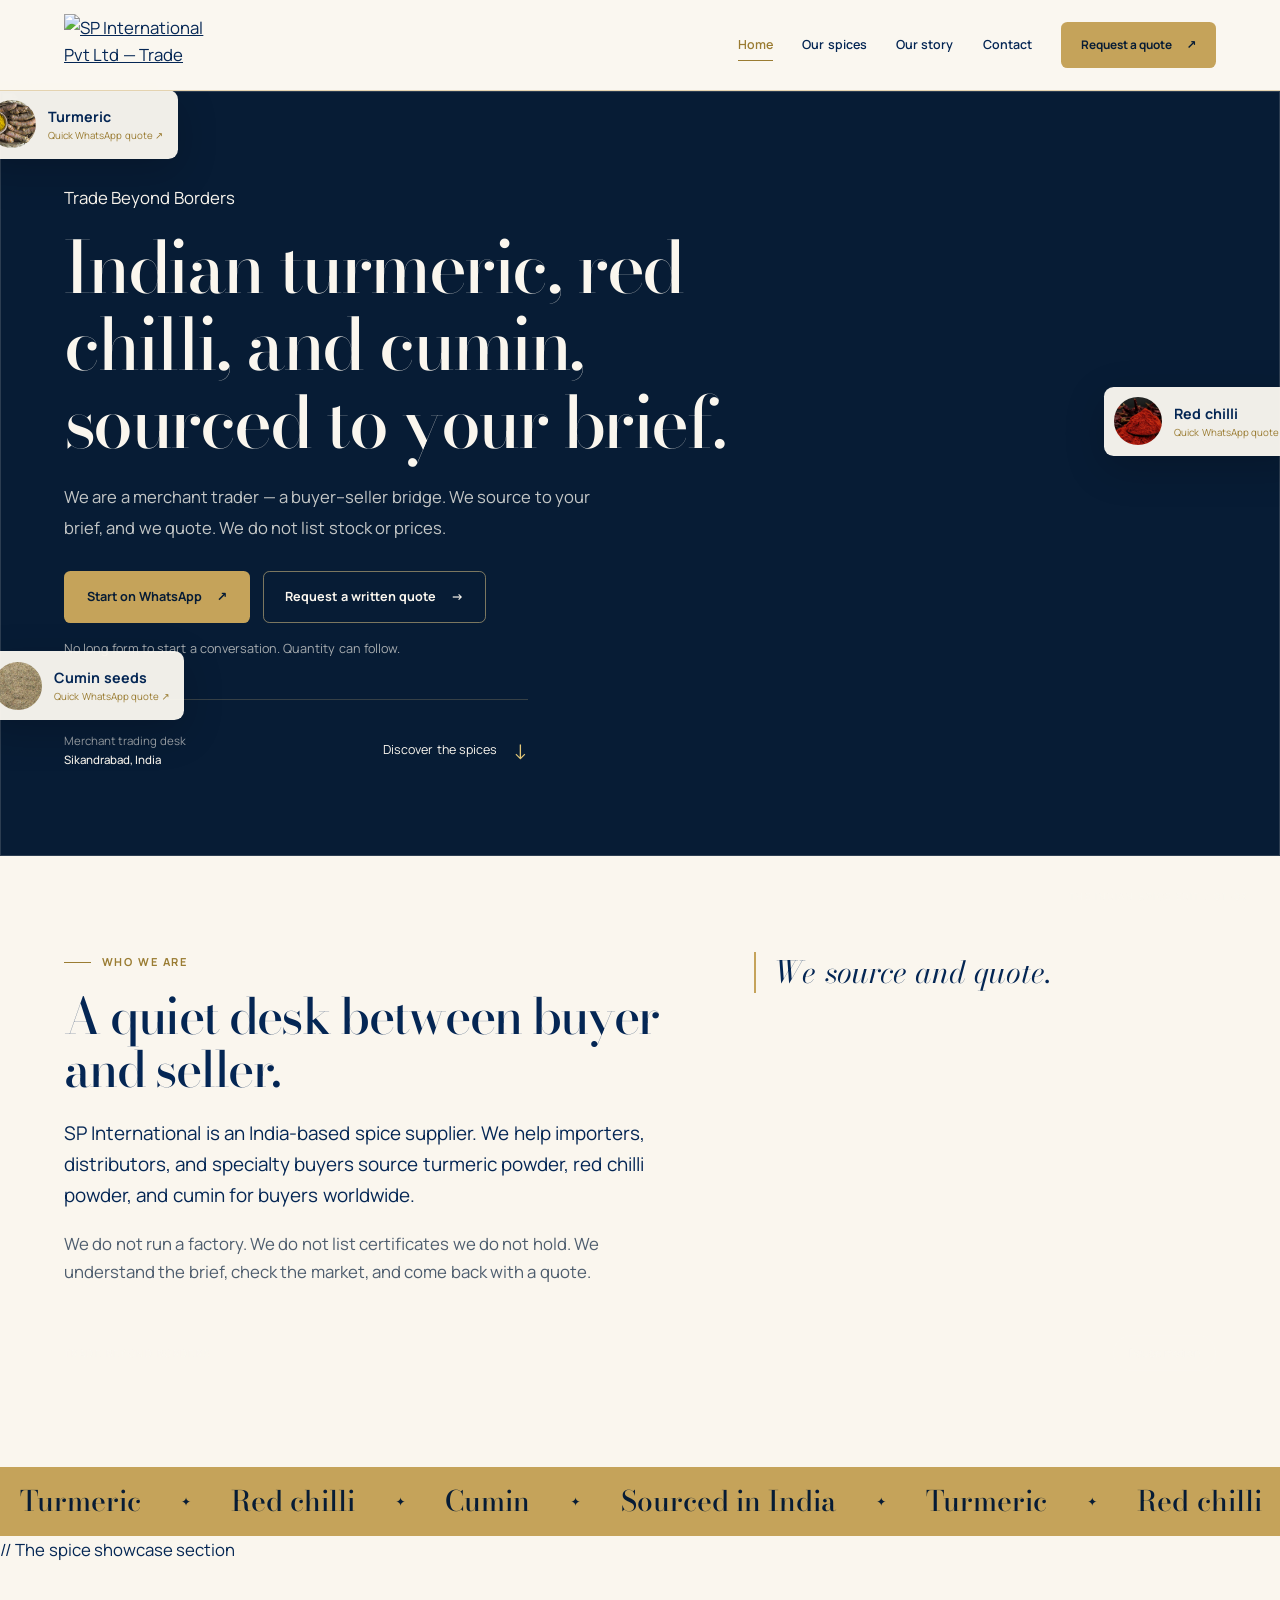
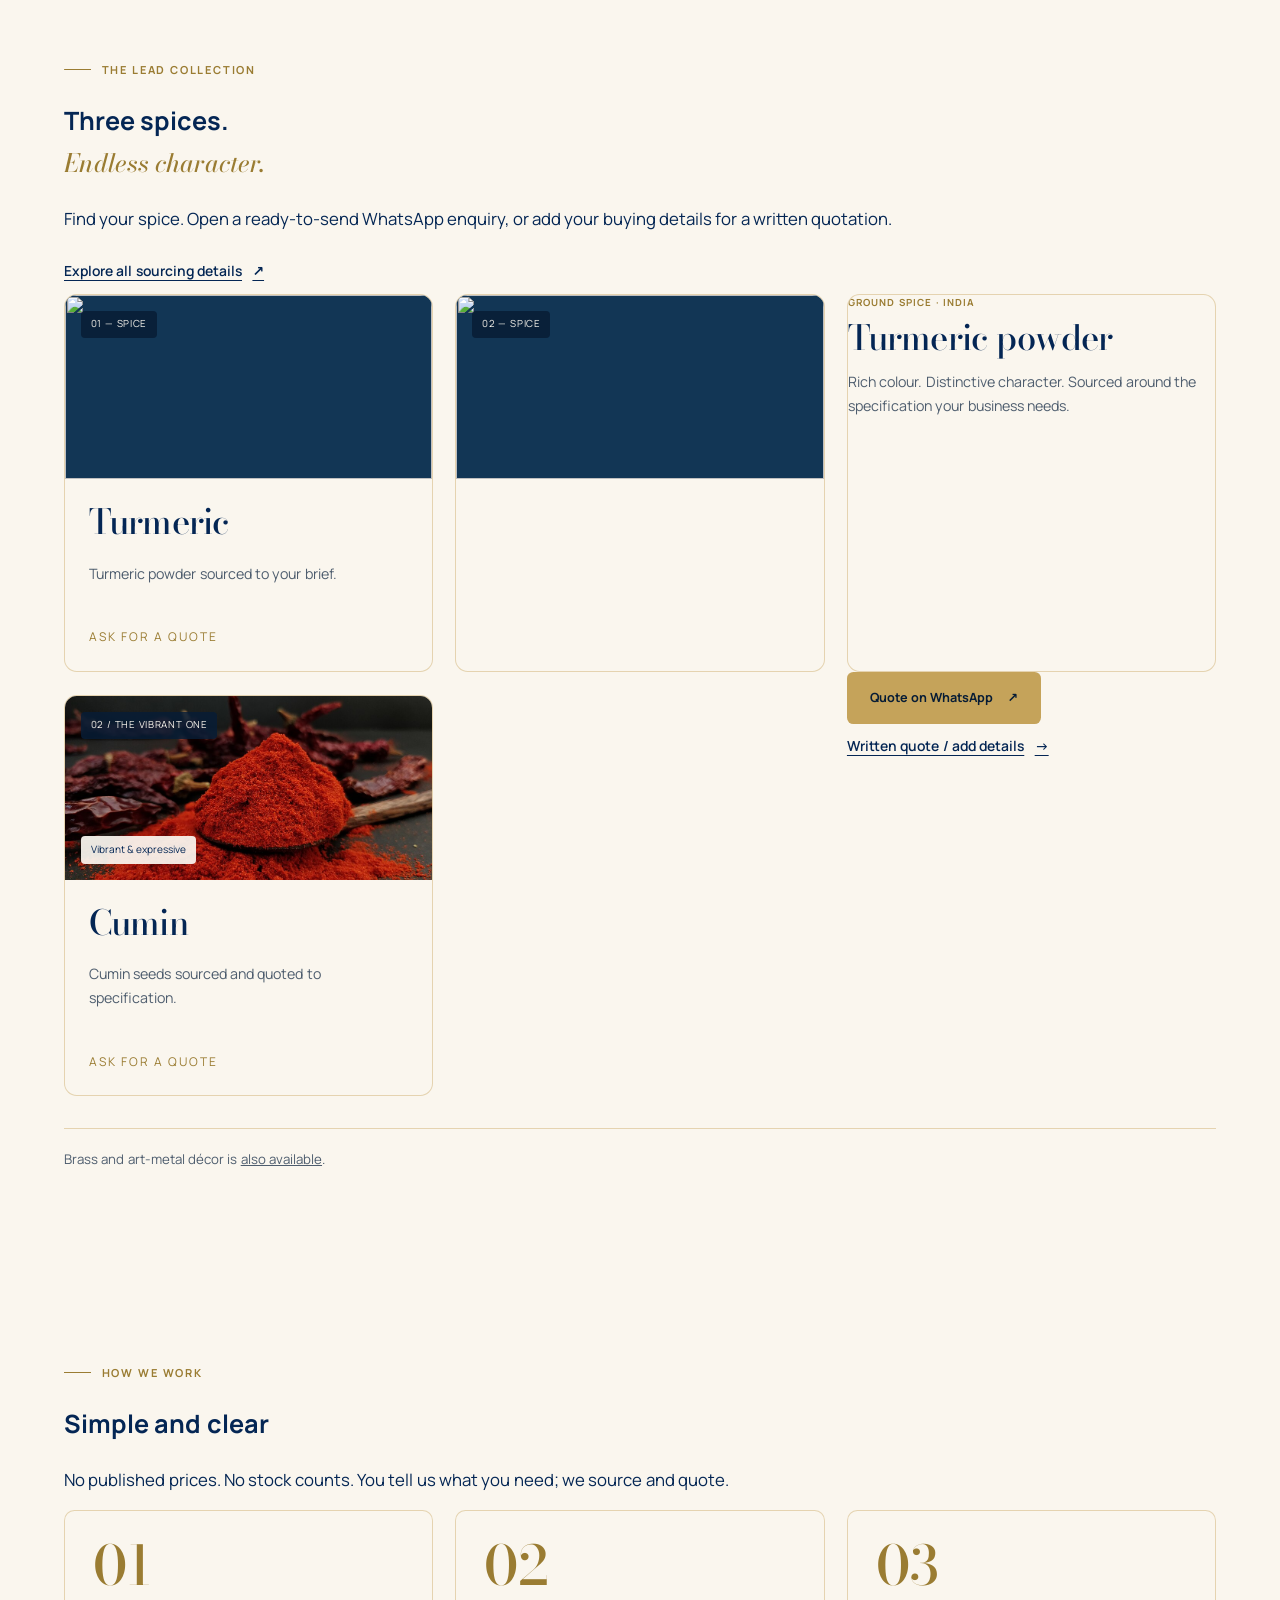
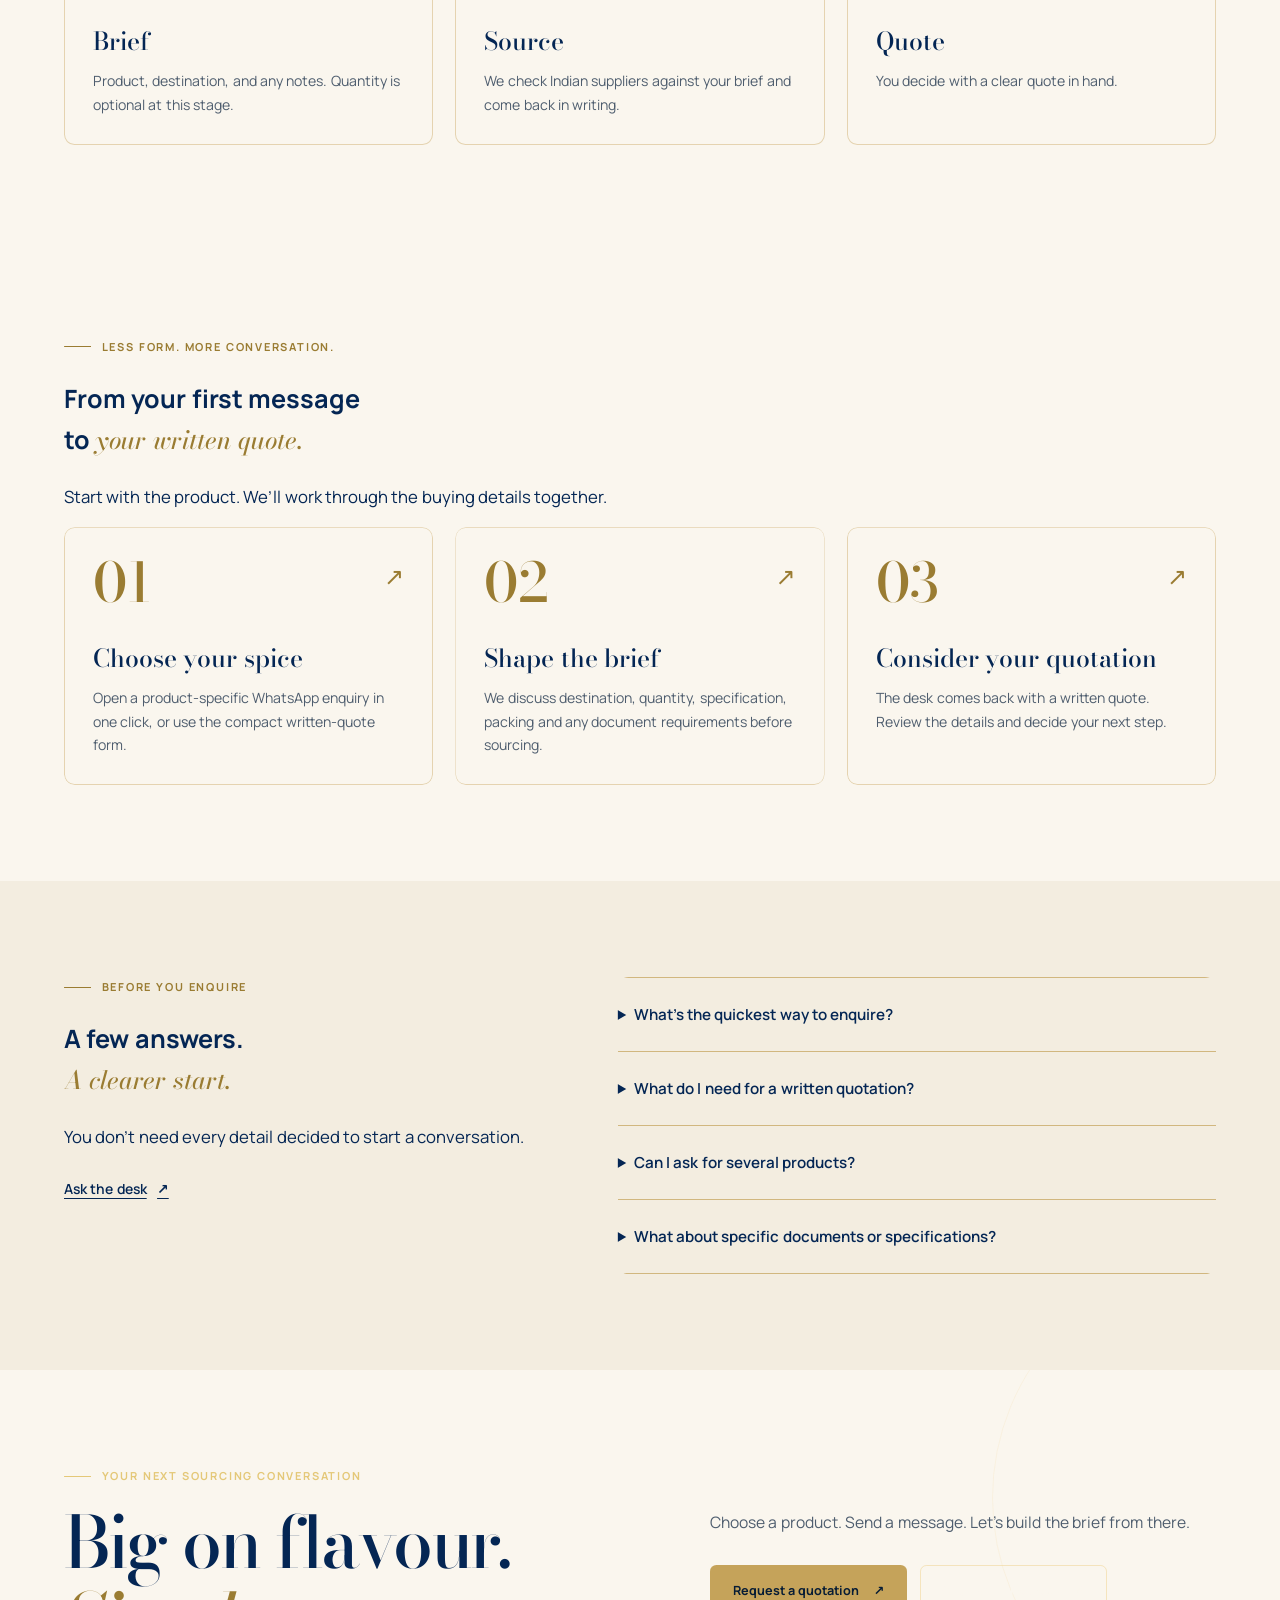
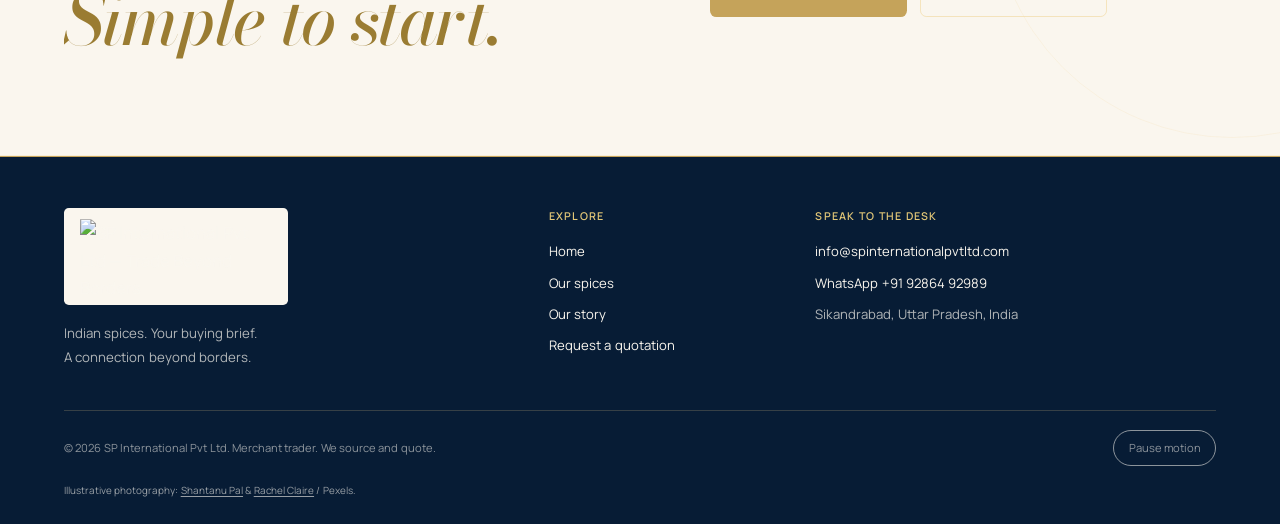
==== commit 343dd80d: "Merge pull request #8 from Amberon-voldi/main D" ====
--- a/index.html
+++ b/index.html
@@ -3,14 +3,14 @@
 <head>
   <meta charset="utf-8">
   <meta name="viewport" content="width=device-width, initial-scale=1">
-  <title>Indian Spice Supplier | Turmeric, Chilli &amp; Cumin Quotes — SP International</title>
-  <meta name="description" content="Source turmeric powder, red chilli powder and cumin seeds from India. Start a product-specific WhatsApp enquiry or request a quotation from SP International.">
+  <title>SP International | Indian Turmeric, Red Chilli &amp; Cumin Supplier</title>
+  <meta name="description" content="Indian spice supplier for turmeric powder, red chilli, and cumin. Buyers worldwide. Quotes on request.">
   <meta name="theme-color" content="#042654">
   <link rel="icon" href="assets/favicon.png" type="image/png">
   <link rel="apple-touch-icon" href="assets/favicon-192.png">
   <link rel="canonical" href="https://spinternationalpvtltd.com/">
-  <meta property="og:title" content="Indian spices. Beyond borders. — SP International">
-  <meta property="og:description" content="Turmeric, red chilli and cumin. An India-based trading desk, a buying brief built around you, and a simpler way to request your quotation.">
+  <meta property="og:title" content="SP International | Indian Turmeric, Red Chilli &amp; Cumin Supplier">
+  <meta property="og:description" content="Indian spice supplier for turmeric powder, red chilli, and cumin. Buyers worldwide. Quotes on request.">
   <meta property="og:image" content="https://spinternationalpvtltd.com/assets/sp-whatsapp-profile-square.png">
   <meta property="og:url" content="https://spinternationalpvtltd.com/">
   <meta property="og:type" content="website">
@@ -27,8 +27,8 @@
     "logo": "https://spinternationalpvtltd.com/assets/logo-lockup.png",
     "name": "SP International Pvt Ltd",
     "slogan": "Trade Beyond Borders",
-    "description": "An India-based merchant trading desk sourcing turmeric powder, red chilli powder and cumin seeds to buyers' requirements. Quotes on request.",
-    "knowsAbout": ["Turmeric powder", "Red chilli powder", "Cumin seeds", "Brass and art-metal décor"],
+    "description": "Indian spice supplier for turmeric powder, red chilli powder, and cumin. Quotes on request. Brass décor also available.",
+    "knowsAbout": ["Turmeric powder", "Red chilli powder", "Cumin", "Brass and art-metal décor"],
     "email": "info@spinternationalpvtltd.com",
     "telephone": "+919286492989",
     "url": "https://spinternationalpvtltd.com/",
@@ -70,13 +70,13 @@
   </header>
 
   <main id="main">
-    <section class="home-hero" aria-labelledby="hero-title">
-      <div class="hero-glow" aria-hidden="true"></div>
-      <div class="wrap hero-layout">
-        <div class="hero-copy">
-          <p class="kicker light"><span class="status-dot" aria-hidden="true"></span> From India. For your next market.</p>
-          <h1 id="hero-title" class="display hero-title">Indian spices.<br><em>Beyond borders.</em></h1>
-          <p class="lede">Turmeric. Red chilli. Cumin. A direct line to an India-based trading desk, and a buying brief built around you.</p>
+    <section class="page-hero home-hero">
+      <img class="orbit" src="assets/orbit.svg" alt="">
+      <div class="wrap">
+        <div class="hero-card">
+          <p class="motto-line"><span class="diamond"></span> Trade Beyond Borders <span class="diamond"></span></p>
+          <h1 class="display">Indian turmeric, red chilli, and cumin, sourced to your brief.</h1>
+          <p class="lede">We are a merchant trader — a buyer–seller bridge. We source to your brief, and we quote. We do not list stock or prices.</p>
           <div class="btn-row">
             <a class="btn btn-gold" href="https://wa.me/919286492989?text=Hello%20SP%20International%2C%20I%20would%20like%20a%20spice%20quotation." rel="noopener">Start on WhatsApp <span aria-hidden="true">↗</span></a>
             <a class="btn btn-ghost" href="contact.html#quote-form">Request a written quote <span aria-hidden="true">→</span></a>
@@ -87,14 +87,17 @@
             <a class="discover-link" href="#products">Discover the spices <span aria-hidden="true">↓</span></a>
           </div>
         </div>
-        <div class="hero-scene">
-          <div class="hero-orbit" aria-hidden="true"></div>
-          <div class="hero-photo-frame" data-parallax="0.035">
-            <picture>
-              <source type="image/webp" srcset="assets/media/spice-hero-small.webp 720w, assets/media/spice-hero.webp 1200w" sizes="(min-width: 960px) 44vw, 85vw">
-              <img class="hero-photo" src="assets/media/spice-hero.jpg" srcset="assets/media/spice-hero-small.jpg 720w, assets/media/spice-hero.jpg 1200w" sizes="(min-width: 960px) 44vw, 85vw" alt="Turmeric, chilli powder, cumin and whole spices arranged on a dark surface" width="1200" height="1594" fetchpriority="high">
-            </picture>
-            <div class="hero-photo-caption"><span>Colour. Aroma. Character.</span><strong>Sourced to your brief.</strong></div>
+      </div>
+    </section>
+
+    <section class="section">
+      <div class="wrap two-col uneven">
+        <div>
+          <p class="kicker">Who we are</p>
+          <h2 class="display" style="font-size: clamp(2rem, 4.5vw, 3.1rem);">A quiet desk between buyer and seller.</h2>
+          <div class="prose">
+            <p>SP International is an India-based spice supplier. We help importers, distributors, and specialty buyers source turmeric powder, red chilli powder, and cumin for buyers worldwide.</p>
+            <p>We do not run a factory. We do not list certificates we do not hold. We understand the brief, check the market, and come back with a quote.</p>
           </div>
           <a class="floating-spice floating-turmeric" href="https://wa.me/919286492989?text=Hello%20SP%20International%2C%20I%20would%20like%20a%20quotation%20for%20turmeric%20powder.%20Please%20let%20me%20know%20which%20buying%20details%20you%20need." rel="noopener">
             <img src="assets/turmeric-powder.jpg" alt="" width="960" height="640">
@@ -110,6 +113,7 @@
           </a>
           <span class="scene-label" aria-hidden="true">The Indian spice edit / 01–03</span>
         </div>
+        <blockquote class="pull">We source and quote.</blockquote>
       </div>
       <div class="wrap hero-controls"><span>Trade Beyond Borders</span><button class="motion-toggle" type="button" data-motion-toggle aria-pressed="false" hidden>Pause motion</button></div>
     </section>
@@ -130,8 +134,22 @@
           <div><p>Find your spice. Open a ready-to-send WhatsApp enquiry, or add your buying details for a written quotation.</p><a class="text-link" href="products.html">Explore all sourcing details <span aria-hidden="true">↗</span></a></div>
         </div>
         <div class="card-grid cols-3">
-          <article class="product-card turmeric-card" data-reveal>
-            <div class="visual"><span class="index">01 / The golden one</span><img src="assets/turmeric-powder.jpg" alt="Turmeric powder with fresh turmeric roots" width="960" height="640" loading="lazy"><span class="spice-character">Golden &amp; earthy</span></div>
+          <a class="product-card" href="products.html#turmeric">
+            <div class="visual">
+              <span class="index">01 — Spice</span>
+              <img src="assets/tex-turmeric.svg" alt="">
+            </div>
+            <div class="body">
+              <h3>Turmeric</h3>
+              <p>Turmeric powder sourced to your brief.</p>
+              <span class="more">Ask for a quote</span>
+            </div>
+          </a>
+          <a class="product-card" href="products.html#chilli">
+            <div class="visual">
+              <span class="index">02 — Spice</span>
+              <img src="assets/tex-chilli.svg" alt="">
+            </div>
             <div class="body">
               <p class="product-eyebrow">Ground spice · India</p><h3>Turmeric powder</h3>
               <p>Rich colour. Distinctive character. Sourced around the specification your business needs.</p>
@@ -142,39 +160,39 @@
           <article class="product-card chilli-card" data-reveal>
             <div class="visual"><span class="index">02 / The vibrant one</span><img src="assets/red-chilli-powder.jpg" alt="Red chilli powder with dried red chillies" width="960" height="540" loading="lazy"><span class="spice-character">Vibrant &amp; expressive</span></div>
             <div class="body">
-              <p class="product-eyebrow">Ground spice · India</p><h3>Red chilli powder</h3>
-              <p>Colour and heat, with a brief of your own. Tell us your grind, packing and destination needs.</p>
-              <a class="btn btn-gold" href="https://wa.me/919286492989?text=Hello%20SP%20International%2C%20I%20would%20like%20a%20quotation%20for%20red%20chilli%20powder.%20Please%20let%20me%20know%20which%20buying%20details%20you%20need." rel="noopener" aria-label="Request a red chilli powder quotation on WhatsApp">Quote on WhatsApp <span aria-hidden="true">↗</span></a>
-              <a class="text-link" href="contact.html?product=Red%20chilli%20powder#quote-form">Written quote / add details <span aria-hidden="true">→</span></a>
-            </div>
-          </article>
-          <article class="product-card cumin-card" data-reveal>
-            <div class="visual"><span class="index">03 / The aromatic one</span><img src="assets/cumin-seeds.jpg" alt="Close view of whole cumin seeds" width="960" height="960" loading="lazy"><span class="spice-character">Warm &amp; aromatic</span></div>
-            <div class="body">
-              <p class="product-eyebrow">Whole spice · India</p><h3>Cumin seeds</h3>
-              <p>A familiar aroma, a carefully considered brief. Whole cumin seeds for your next sourcing conversation.</p>
-              <a class="btn btn-gold" href="https://wa.me/919286492989?text=Hello%20SP%20International%2C%20I%20would%20like%20a%20quotation%20for%20cumin%20seeds.%20Please%20let%20me%20know%20which%20buying%20details%20you%20need." rel="noopener" aria-label="Request a cumin seeds quotation on WhatsApp">Quote on WhatsApp <span aria-hidden="true">↗</span></a>
-              <a class="text-link" href="contact.html?product=Cumin#quote-form">Written quote / add details <span aria-hidden="true">→</span></a>
-            </div>
-          </article>
-        </div>
-        <p class="collection-note" data-reveal>Something else on your list? <a href="contact.html?product=More%20than%20one%20%2F%20mixed%20enquiry#quote-form">Send one enquiry for several products <span aria-hidden="true">↗</span></a></p>
-      </div>
-    </section>
-
-    <section class="section section-navy story-section">
-      <div class="wrap story-grid">
-        <div class="story-image" data-reveal>
-          <picture><source type="image/webp" srcset="assets/media/spice-collection-small.webp 720w, assets/media/spice-collection.webp 1400w" sizes="(min-width: 840px) 48vw, 90vw"><img src="assets/media/spice-collection.jpg" srcset="assets/media/spice-collection-small.jpg 720w, assets/media/spice-collection.jpg 1400w" sizes="(min-width: 840px) 48vw, 90vw" alt="Whole spices and aromatic ingredients in bowls on blue tiles" width="1400" height="933" loading="lazy"></picture>
-          <span class="image-note">A world of ingredients.<br>A brief that’s entirely yours.</span>
-        </div>
-        <div class="story-copy" data-reveal>
-          <p class="kicker light">Your buyer–supplier connection</p>
-          <h2 class="display">Good sourcing starts with <em>listening.</em></h2>
-          <p>We’re SP International, a merchant trading desk in Sikandrabad, India. We connect importers, distributors and specialty buyers with Indian suppliers.</p>
-          <p>No factory claims. No one-size-fits-all quote. Just your requirements, a sourcing conversation, and a written quotation to consider.</p>
-          <div class="desk-signature"><span class="signature-mark" aria-hidden="true">SP</span><span><strong>Siddharth Aneja</strong><small>Your contact at the trading desk</small></span></div>
-          <a class="text-link" href="about.html">Meet SP International <span aria-hidden="true">↗</span></a>
+              <h3>Cumin</h3>
+              <p>Cumin seeds sourced and quoted to specification.</p>
+              <span class="more">Ask for a quote</span>
+            </div>
+          </article>
+        </div>
+        <p class="legal-note">Brass and art-metal décor is <a href="products.html#brass">also available</a>.</p>
+      </div>
+    </section>
+
+    <section class="section">
+      <div class="wrap">
+        <div class="section-head">
+          <p class="kicker">How we work</p>
+          <h2>Simple and clear</h2>
+          <p>No published prices. No stock counts. You tell us what you need; we source and quote.</p>
+        </div>
+        <div class="steps">
+          <article class="step">
+            <span class="num">01</span>
+            <h3>Brief</h3>
+            <p>Product, destination, and any notes. Quantity is optional at this stage.</p>
+          </article>
+          <article class="step">
+            <span class="num">02</span>
+            <h3>Source</h3>
+            <p>We check Indian suppliers against your brief and come back in writing.</p>
+          </article>
+          <article class="step">
+            <span class="num">03</span>
+            <h3>Quote</h3>
+            <p>You decide with a clear quote in hand.</p>
+          </article>
         </div>
       </div>
     </section>
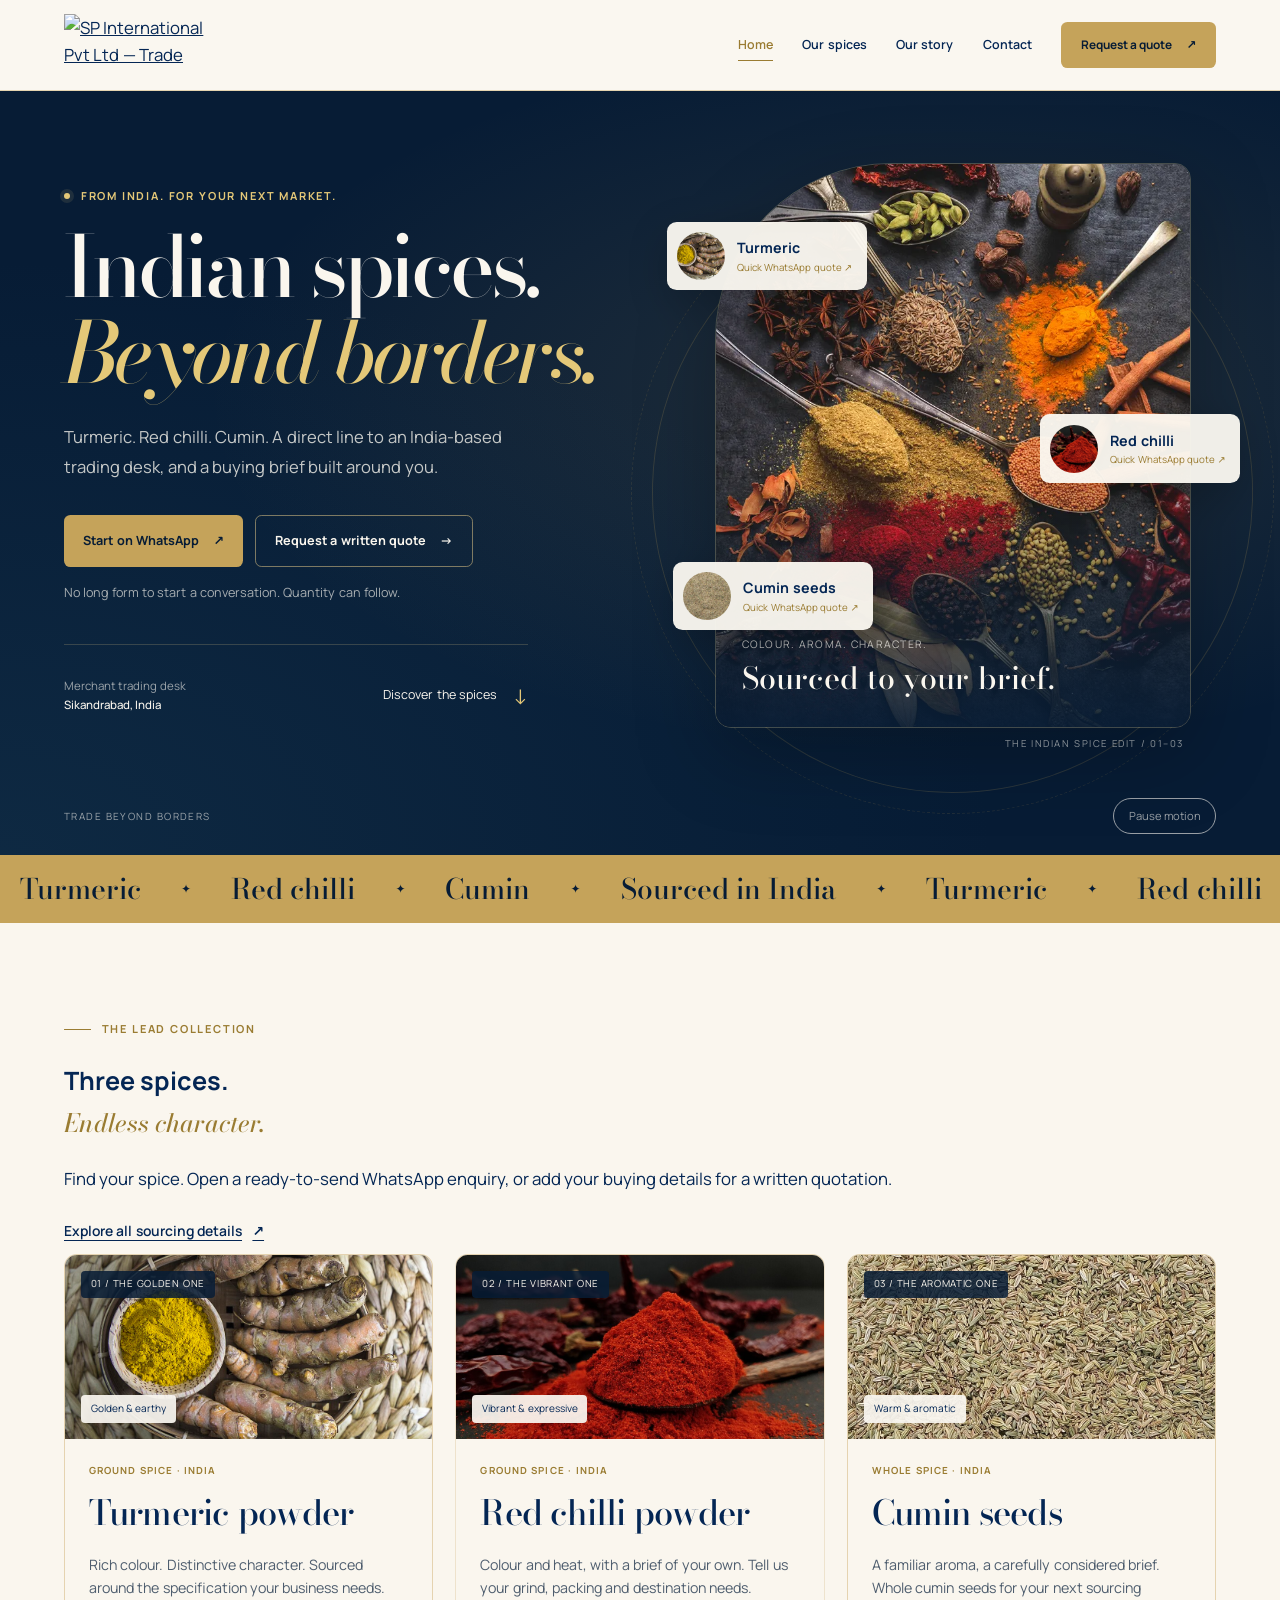
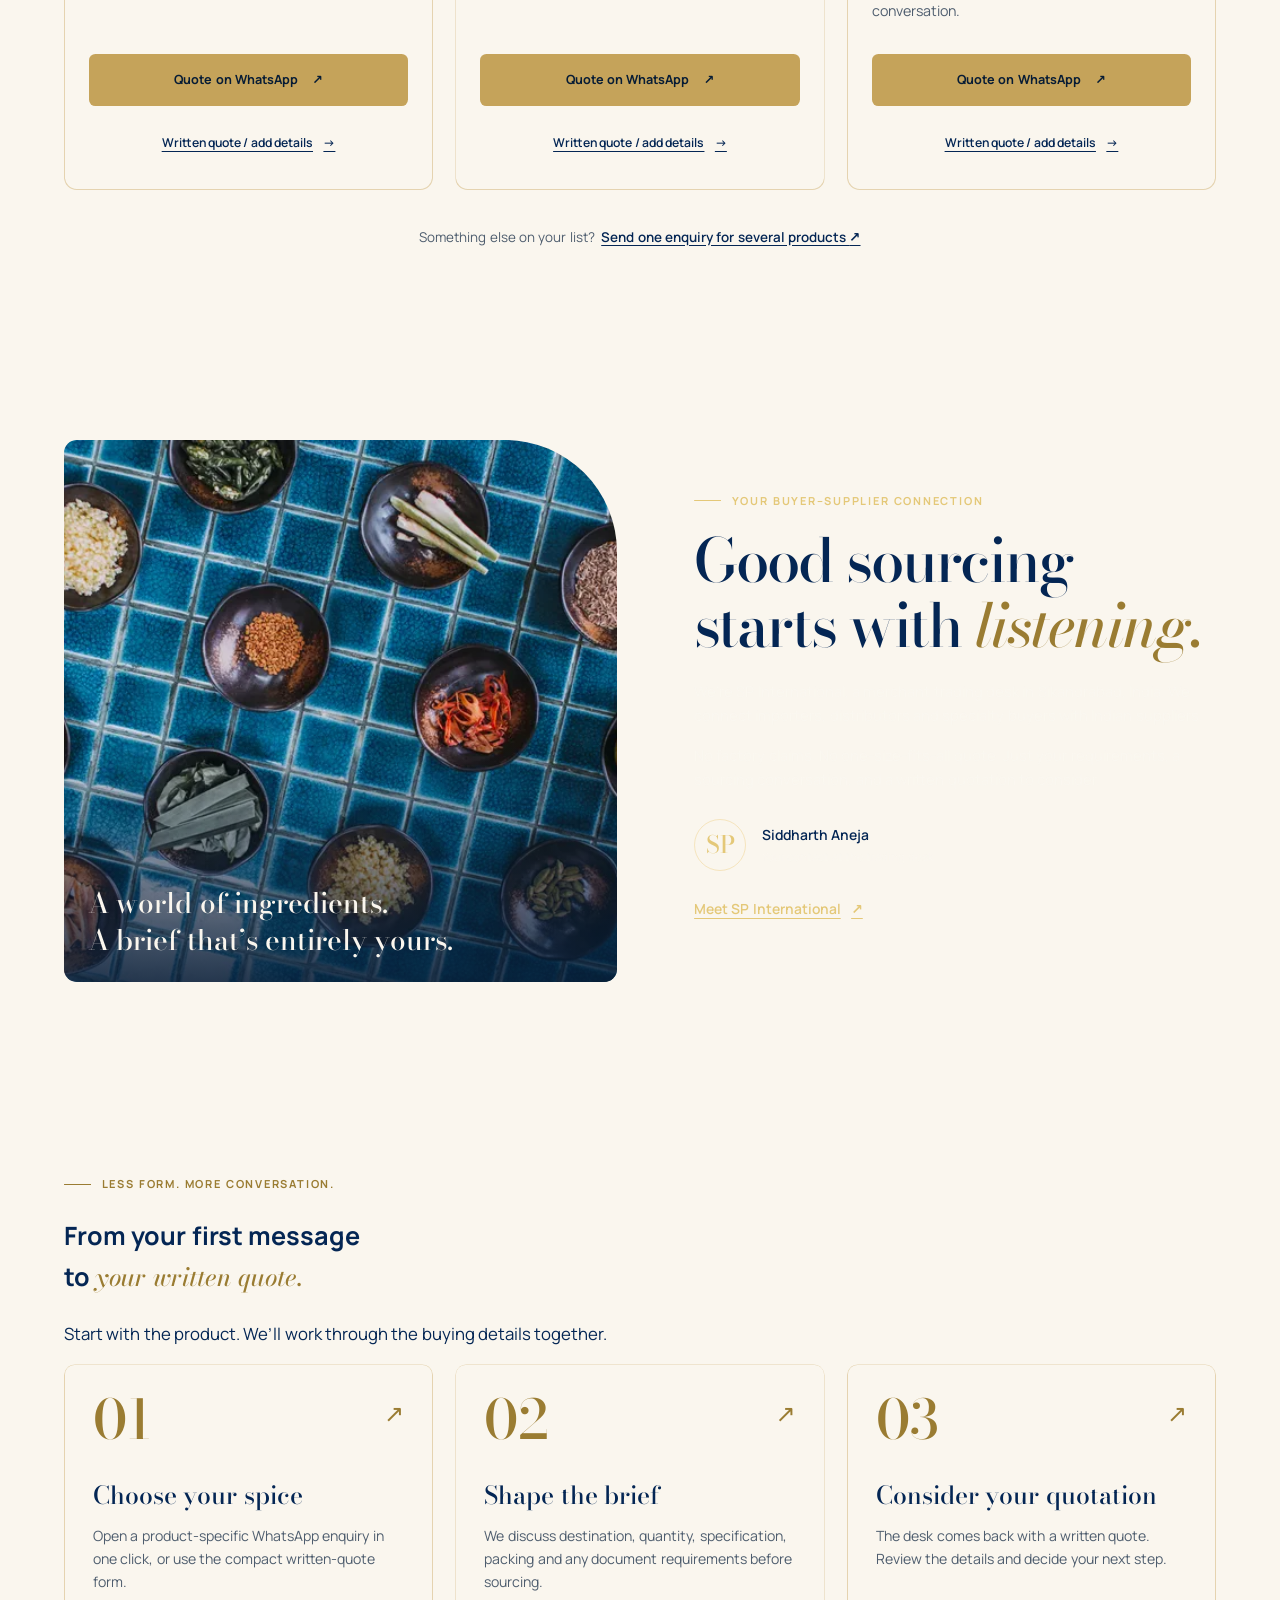
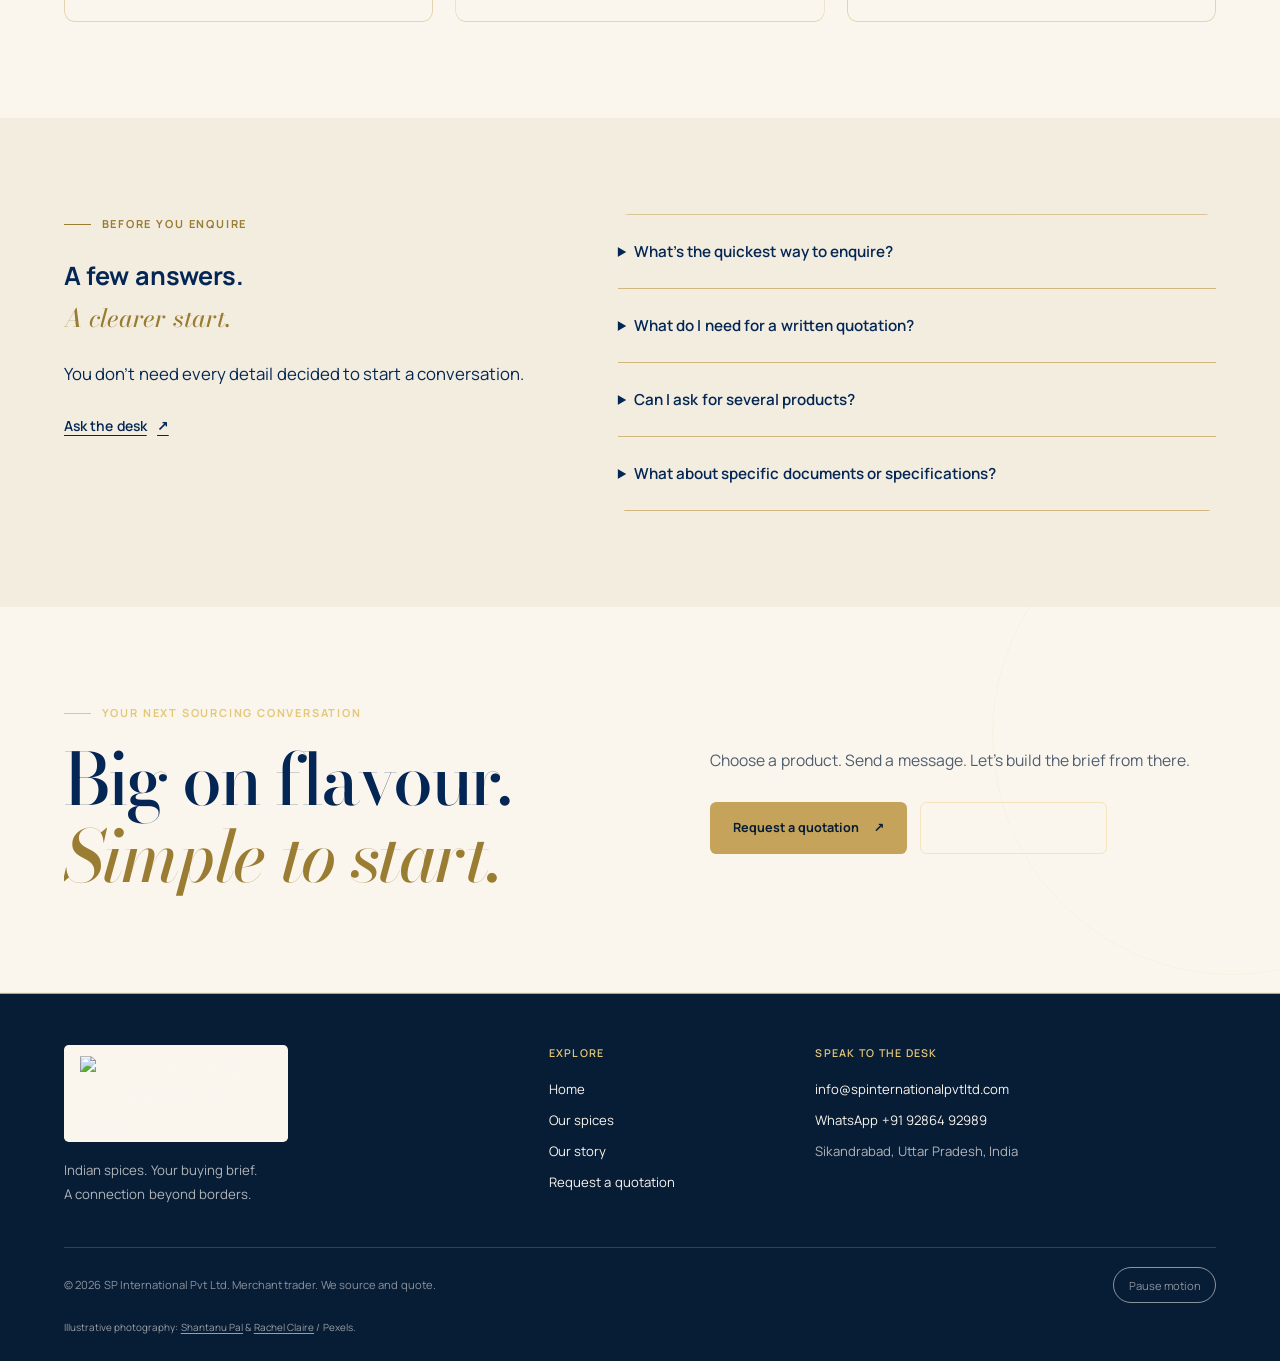
==== commit bed92099: "Remove visible HTML annotation text" ====
--- a/index.html
+++ b/index.html
@@ -3,14 +3,14 @@
 <head>
   <meta charset="utf-8">
   <meta name="viewport" content="width=device-width, initial-scale=1">
-  <title>SP International | Indian Turmeric, Red Chilli &amp; Cumin Supplier</title>
-  <meta name="description" content="Indian spice supplier for turmeric powder, red chilli, and cumin. Buyers worldwide. Quotes on request.">
+  <title>Indian Spice Supplier | Turmeric, Chilli &amp; Cumin Quotes — SP International</title>
+  <meta name="description" content="Source turmeric powder, red chilli powder and cumin seeds from India. Start a product-specific WhatsApp enquiry or request a quotation from SP International.">
   <meta name="theme-color" content="#042654">
   <link rel="icon" href="assets/favicon.png" type="image/png">
   <link rel="apple-touch-icon" href="assets/favicon-192.png">
   <link rel="canonical" href="https://spinternationalpvtltd.com/">
-  <meta property="og:title" content="SP International | Indian Turmeric, Red Chilli &amp; Cumin Supplier">
-  <meta property="og:description" content="Indian spice supplier for turmeric powder, red chilli, and cumin. Buyers worldwide. Quotes on request.">
+  <meta property="og:title" content="Indian spices. Beyond borders. — SP International">
+  <meta property="og:description" content="Turmeric, red chilli and cumin. An India-based trading desk, a buying brief built around you, and a simpler way to request your quotation.">
   <meta property="og:image" content="https://spinternationalpvtltd.com/assets/sp-whatsapp-profile-square.png">
   <meta property="og:url" content="https://spinternationalpvtltd.com/">
   <meta property="og:type" content="website">
@@ -27,8 +27,8 @@
     "logo": "https://spinternationalpvtltd.com/assets/logo-lockup.png",
     "name": "SP International Pvt Ltd",
     "slogan": "Trade Beyond Borders",
-    "description": "Indian spice supplier for turmeric powder, red chilli powder, and cumin. Quotes on request. Brass décor also available.",
-    "knowsAbout": ["Turmeric powder", "Red chilli powder", "Cumin", "Brass and art-metal décor"],
+    "description": "An India-based merchant trading desk sourcing turmeric powder, red chilli powder and cumin seeds to buyers' requirements. Quotes on request.",
+    "knowsAbout": ["Turmeric powder", "Red chilli powder", "Cumin seeds", "Brass and art-metal décor"],
     "email": "info@spinternationalpvtltd.com",
     "telephone": "+919286492989",
     "url": "https://spinternationalpvtltd.com/",
@@ -70,13 +70,13 @@
   </header>
 
   <main id="main">
-    <section class="page-hero home-hero">
-      <img class="orbit" src="assets/orbit.svg" alt="">
-      <div class="wrap">
-        <div class="hero-card">
-          <p class="motto-line"><span class="diamond"></span> Trade Beyond Borders <span class="diamond"></span></p>
-          <h1 class="display">Indian turmeric, red chilli, and cumin, sourced to your brief.</h1>
-          <p class="lede">We are a merchant trader — a buyer–seller bridge. We source to your brief, and we quote. We do not list stock or prices.</p>
+    <section class="home-hero" aria-labelledby="hero-title">
+      <div class="hero-glow" aria-hidden="true"></div>
+      <div class="wrap hero-layout">
+        <div class="hero-copy">
+          <p class="kicker light"><span class="status-dot" aria-hidden="true"></span> From India. For your next market.</p>
+          <h1 id="hero-title" class="display hero-title">Indian spices.<br><em>Beyond borders.</em></h1>
+          <p class="lede">Turmeric. Red chilli. Cumin. A direct line to an India-based trading desk, and a buying brief built around you.</p>
           <div class="btn-row">
             <a class="btn btn-gold" href="https://wa.me/919286492989?text=Hello%20SP%20International%2C%20I%20would%20like%20a%20spice%20quotation." rel="noopener">Start on WhatsApp <span aria-hidden="true">↗</span></a>
             <a class="btn btn-ghost" href="contact.html#quote-form">Request a written quote <span aria-hidden="true">→</span></a>
@@ -87,17 +87,14 @@
             <a class="discover-link" href="#products">Discover the spices <span aria-hidden="true">↓</span></a>
           </div>
         </div>
-      </div>
-    </section>
-
-    <section class="section">
-      <div class="wrap two-col uneven">
-        <div>
-          <p class="kicker">Who we are</p>
-          <h2 class="display" style="font-size: clamp(2rem, 4.5vw, 3.1rem);">A quiet desk between buyer and seller.</h2>
-          <div class="prose">
-            <p>SP International is an India-based spice supplier. We help importers, distributors, and specialty buyers source turmeric powder, red chilli powder, and cumin for buyers worldwide.</p>
-            <p>We do not run a factory. We do not list certificates we do not hold. We understand the brief, check the market, and come back with a quote.</p>
+        <div class="hero-scene">
+          <div class="hero-orbit" aria-hidden="true"></div>
+          <div class="hero-photo-frame" data-parallax="0.035">
+            <picture>
+              <source type="image/webp" srcset="assets/media/spice-hero-small.webp 720w, assets/media/spice-hero.webp 1200w" sizes="(min-width: 960px) 44vw, 85vw">
+              <img class="hero-photo" src="assets/media/spice-hero.jpg" srcset="assets/media/spice-hero-small.jpg 720w, assets/media/spice-hero.jpg 1200w" sizes="(min-width: 960px) 44vw, 85vw" alt="Turmeric, chilli powder, cumin and whole spices arranged on a dark surface" width="1200" height="1594" fetchpriority="high">
+            </picture>
+            <div class="hero-photo-caption"><span>Colour. Aroma. Character.</span><strong>Sourced to your brief.</strong></div>
           </div>
           <a class="floating-spice floating-turmeric" href="https://wa.me/919286492989?text=Hello%20SP%20International%2C%20I%20would%20like%20a%20quotation%20for%20turmeric%20powder.%20Please%20let%20me%20know%20which%20buying%20details%20you%20need." rel="noopener">
             <img src="assets/turmeric-powder.jpg" alt="" width="960" height="640">
@@ -113,7 +110,6 @@
           </a>
           <span class="scene-label" aria-hidden="true">The Indian spice edit / 01–03</span>
         </div>
-        <blockquote class="pull">We source and quote.</blockquote>
       </div>
       <div class="wrap hero-controls"><span>Trade Beyond Borders</span><button class="motion-toggle" type="button" data-motion-toggle aria-pressed="false" hidden>Pause motion</button></div>
     </section>
@@ -124,8 +120,6 @@
         <div class="marquee-group"><span>Turmeric</span><i>✦</i><span>Red chilli</span><i>✦</i><span>Cumin</span><i>✦</i><span>Sourced in India</span><i>✦</i></div>
       </div>
     </div>
-
-    // The spice showcase section
 
     <section class="section spice-showcase" id="products">
       <div class="wrap">
@@ -134,22 +128,8 @@
           <div><p>Find your spice. Open a ready-to-send WhatsApp enquiry, or add your buying details for a written quotation.</p><a class="text-link" href="products.html">Explore all sourcing details <span aria-hidden="true">↗</span></a></div>
         </div>
         <div class="card-grid cols-3">
-          <a class="product-card" href="products.html#turmeric">
-            <div class="visual">
-              <span class="index">01 — Spice</span>
-              <img src="assets/tex-turmeric.svg" alt="">
-            </div>
-            <div class="body">
-              <h3>Turmeric</h3>
-              <p>Turmeric powder sourced to your brief.</p>
-              <span class="more">Ask for a quote</span>
-            </div>
-          </a>
-          <a class="product-card" href="products.html#chilli">
-            <div class="visual">
-              <span class="index">02 — Spice</span>
-              <img src="assets/tex-chilli.svg" alt="">
-            </div>
+          <article class="product-card turmeric-card" data-reveal>
+            <div class="visual"><span class="index">01 / The golden one</span><img src="assets/turmeric-powder.jpg" alt="Turmeric powder with fresh turmeric roots" width="960" height="640" loading="lazy"><span class="spice-character">Golden &amp; earthy</span></div>
             <div class="body">
               <p class="product-eyebrow">Ground spice · India</p><h3>Turmeric powder</h3>
               <p>Rich colour. Distinctive character. Sourced around the specification your business needs.</p>
@@ -160,39 +140,39 @@
           <article class="product-card chilli-card" data-reveal>
             <div class="visual"><span class="index">02 / The vibrant one</span><img src="assets/red-chilli-powder.jpg" alt="Red chilli powder with dried red chillies" width="960" height="540" loading="lazy"><span class="spice-character">Vibrant &amp; expressive</span></div>
             <div class="body">
-              <h3>Cumin</h3>
-              <p>Cumin seeds sourced and quoted to specification.</p>
-              <span class="more">Ask for a quote</span>
+              <p class="product-eyebrow">Ground spice · India</p><h3>Red chilli powder</h3>
+              <p>Colour and heat, with a brief of your own. Tell us your grind, packing and destination needs.</p>
+              <a class="btn btn-gold" href="https://wa.me/919286492989?text=Hello%20SP%20International%2C%20I%20would%20like%20a%20quotation%20for%20red%20chilli%20powder.%20Please%20let%20me%20know%20which%20buying%20details%20you%20need." rel="noopener" aria-label="Request a red chilli powder quotation on WhatsApp">Quote on WhatsApp <span aria-hidden="true">↗</span></a>
+              <a class="text-link" href="contact.html?product=Red%20chilli%20powder#quote-form">Written quote / add details <span aria-hidden="true">→</span></a>
             </div>
           </article>
-        </div>
-        <p class="legal-note">Brass and art-metal décor is <a href="products.html#brass">also available</a>.</p>
-      </div>
-    </section>
-
-    <section class="section">
-      <div class="wrap">
-        <div class="section-head">
-          <p class="kicker">How we work</p>
-          <h2>Simple and clear</h2>
-          <p>No published prices. No stock counts. You tell us what you need; we source and quote.</p>
-        </div>
-        <div class="steps">
-          <article class="step">
-            <span class="num">01</span>
-            <h3>Brief</h3>
-            <p>Product, destination, and any notes. Quantity is optional at this stage.</p>
+          <article class="product-card cumin-card" data-reveal>
+            <div class="visual"><span class="index">03 / The aromatic one</span><img src="assets/cumin-seeds.jpg" alt="Close view of whole cumin seeds" width="960" height="960" loading="lazy"><span class="spice-character">Warm &amp; aromatic</span></div>
+            <div class="body">
+              <p class="product-eyebrow">Whole spice · India</p><h3>Cumin seeds</h3>
+              <p>A familiar aroma, a carefully considered brief. Whole cumin seeds for your next sourcing conversation.</p>
+              <a class="btn btn-gold" href="https://wa.me/919286492989?text=Hello%20SP%20International%2C%20I%20would%20like%20a%20quotation%20for%20cumin%20seeds.%20Please%20let%20me%20know%20which%20buying%20details%20you%20need." rel="noopener" aria-label="Request a cumin seeds quotation on WhatsApp">Quote on WhatsApp <span aria-hidden="true">↗</span></a>
+              <a class="text-link" href="contact.html?product=Cumin#quote-form">Written quote / add details <span aria-hidden="true">→</span></a>
+            </div>
           </article>
-          <article class="step">
-            <span class="num">02</span>
-            <h3>Source</h3>
-            <p>We check Indian suppliers against your brief and come back in writing.</p>
-          </article>
-          <article class="step">
-            <span class="num">03</span>
-            <h3>Quote</h3>
-            <p>You decide with a clear quote in hand.</p>
-          </article>
+        </div>
+        <p class="collection-note" data-reveal>Something else on your list? <a href="contact.html?product=More%20than%20one%20%2F%20mixed%20enquiry#quote-form">Send one enquiry for several products <span aria-hidden="true">↗</span></a></p>
+      </div>
+    </section>
+
+    <section class="section section-navy story-section">
+      <div class="wrap story-grid">
+        <div class="story-image" data-reveal>
+          <picture><source type="image/webp" srcset="assets/media/spice-collection-small.webp 720w, assets/media/spice-collection.webp 1400w" sizes="(min-width: 840px) 48vw, 90vw"><img src="assets/media/spice-collection.jpg" srcset="assets/media/spice-collection-small.jpg 720w, assets/media/spice-collection.jpg 1400w" sizes="(min-width: 840px) 48vw, 90vw" alt="Whole spices and aromatic ingredients in bowls on blue tiles" width="1400" height="933" loading="lazy"></picture>
+          <span class="image-note">A world of ingredients.<br>A brief that’s entirely yours.</span>
+        </div>
+        <div class="story-copy" data-reveal>
+          <p class="kicker light">Your buyer–supplier connection</p>
+          <h2 class="display">Good sourcing starts with <em>listening.</em></h2>
+          <p>We’re SP International, a merchant trading desk in Sikandrabad, India. We connect importers, distributors and specialty buyers with Indian suppliers.</p>
+          <p>No factory claims. No one-size-fits-all quote. Just your requirements, a sourcing conversation, and a written quotation to consider.</p>
+          <div class="desk-signature"><span class="signature-mark" aria-hidden="true">SP</span><span><strong>Siddharth Aneja</strong><small>Your contact at the trading desk</small></span></div>
+          <a class="text-link" href="about.html">Meet SP International <span aria-hidden="true">↗</span></a>
         </div>
       </div>
     </section>
